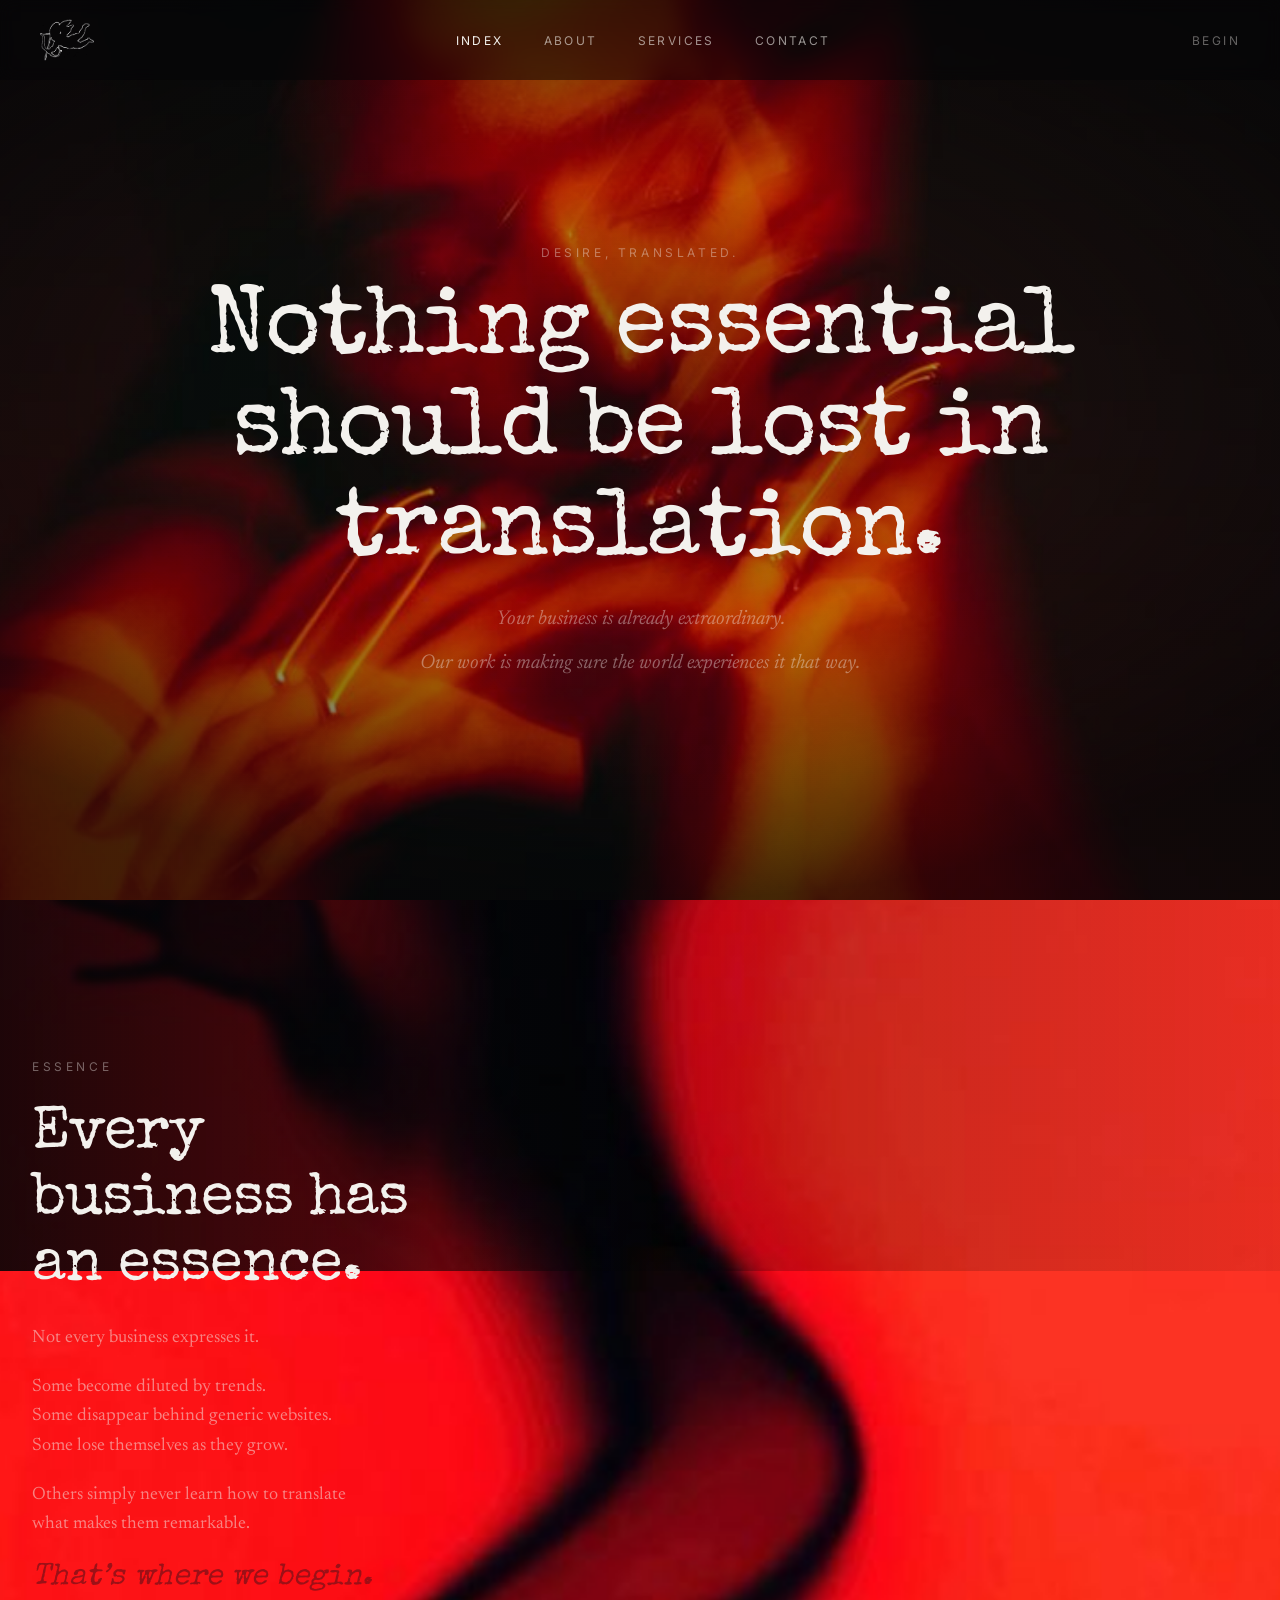
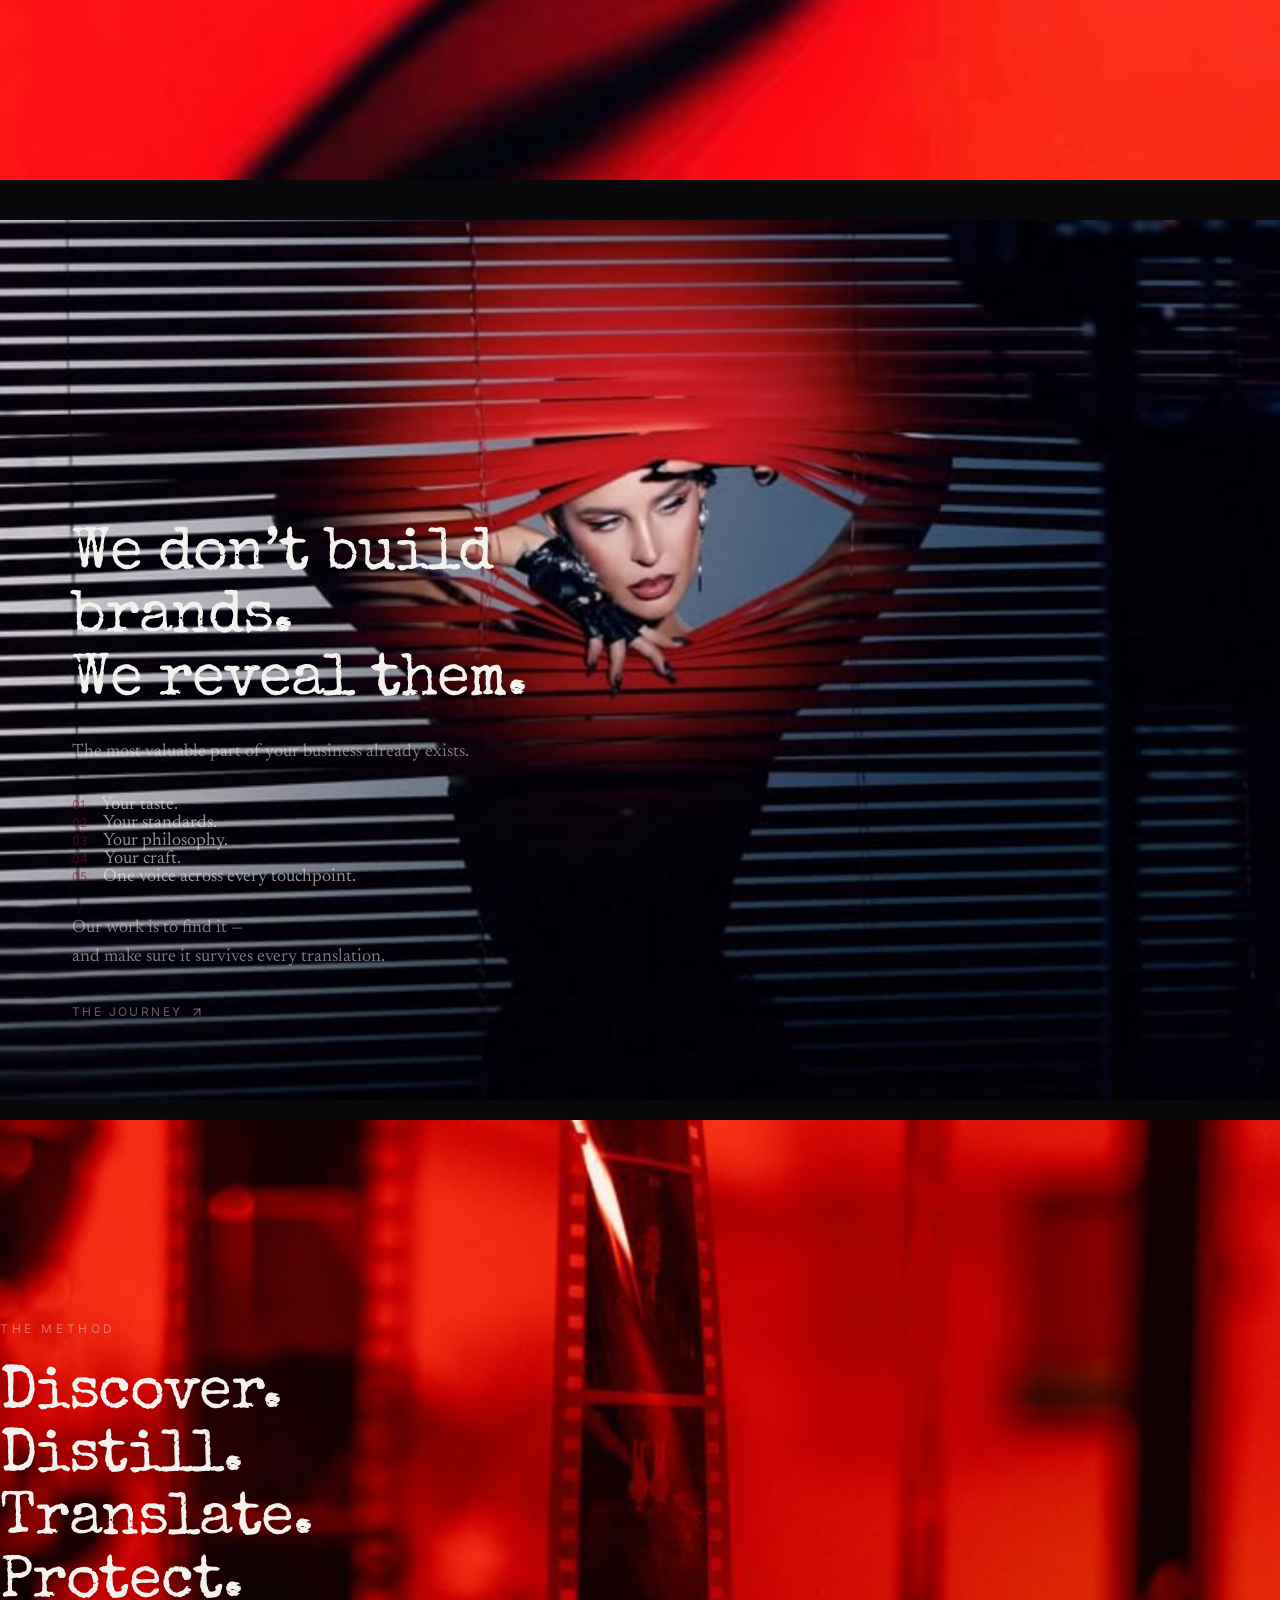
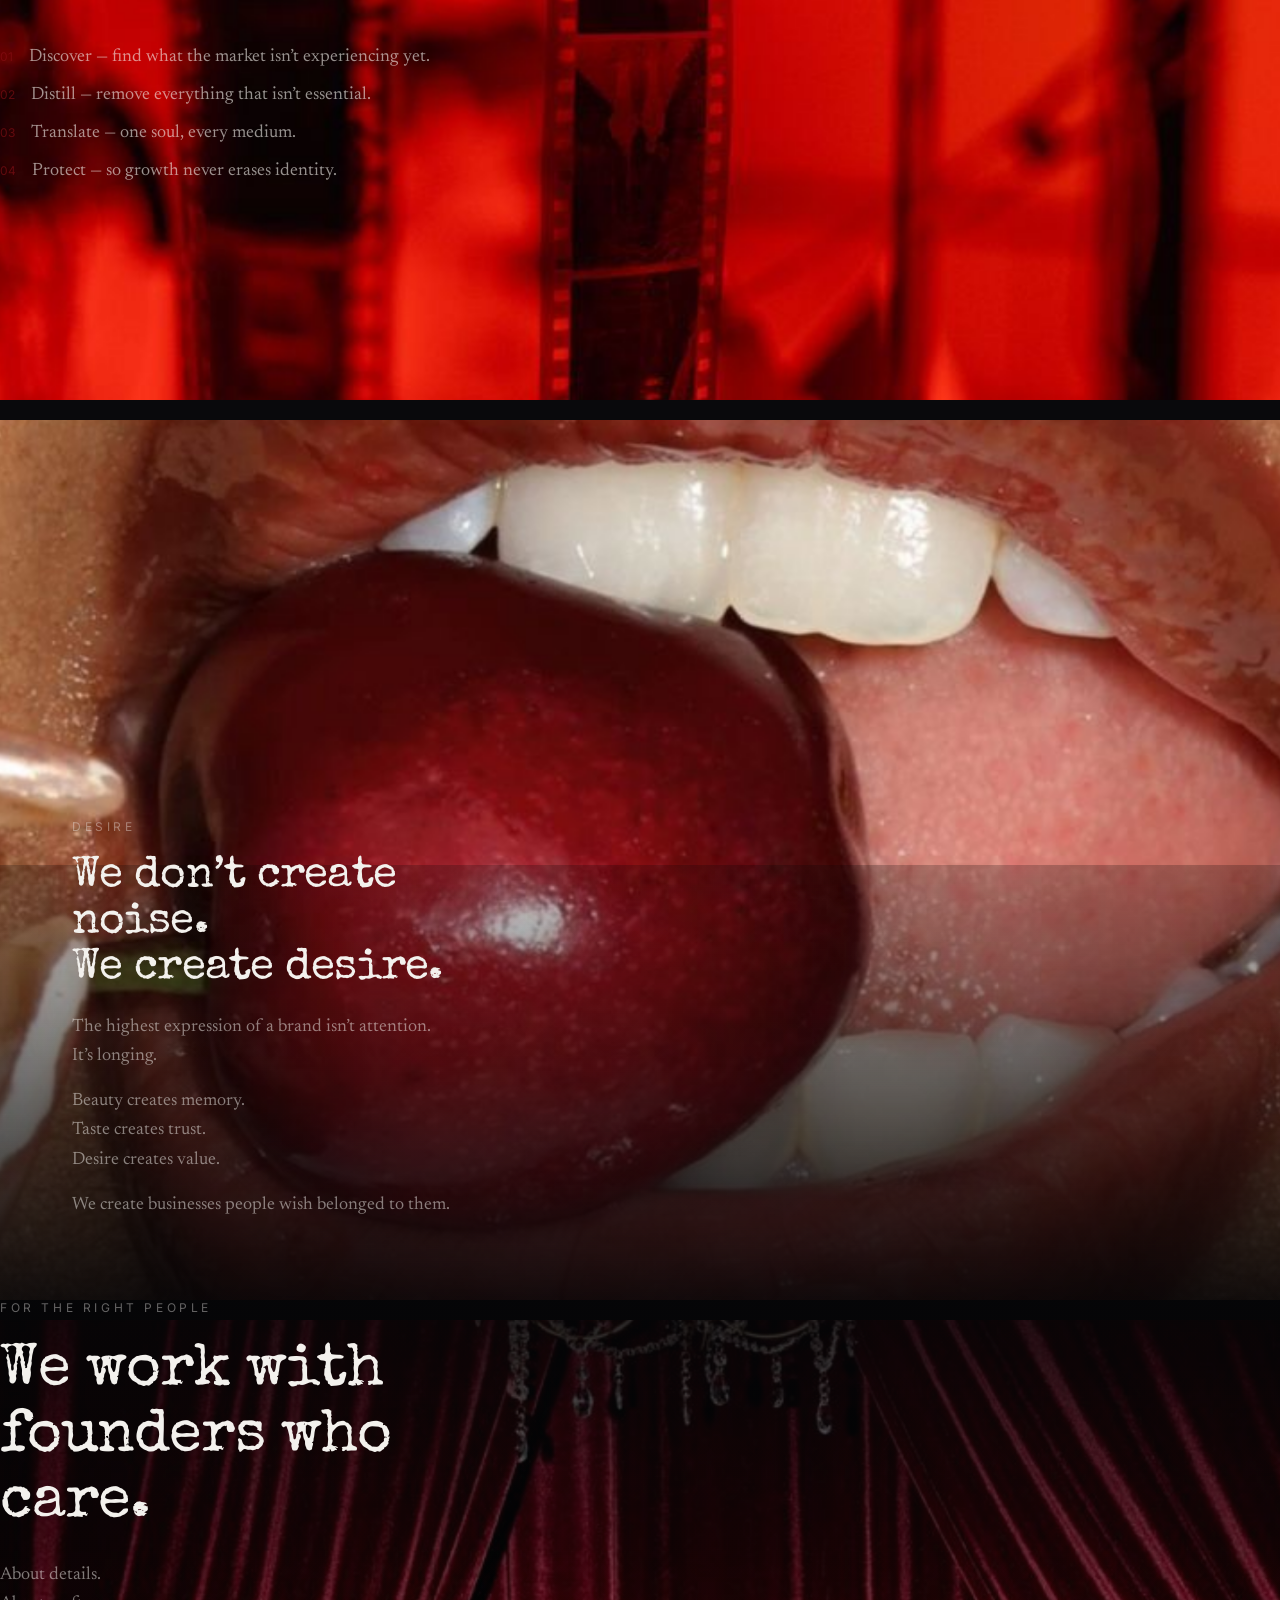
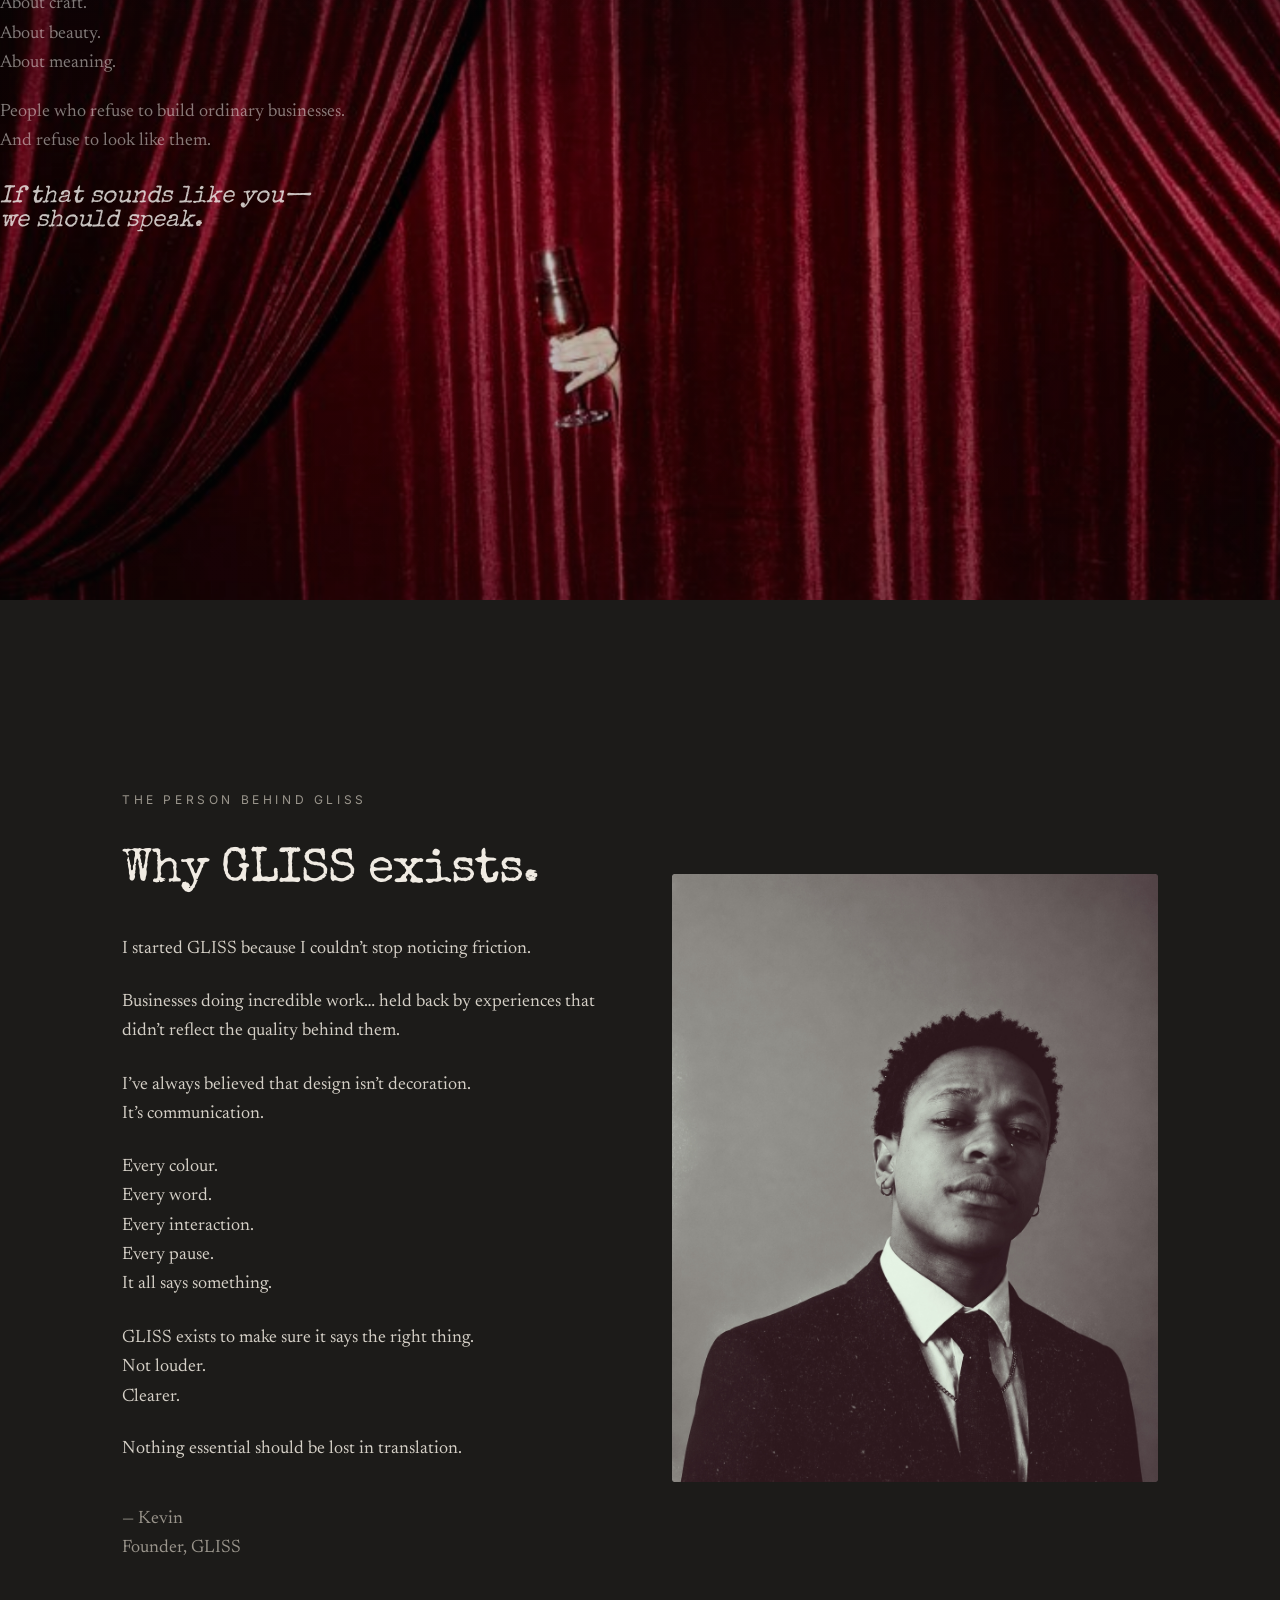
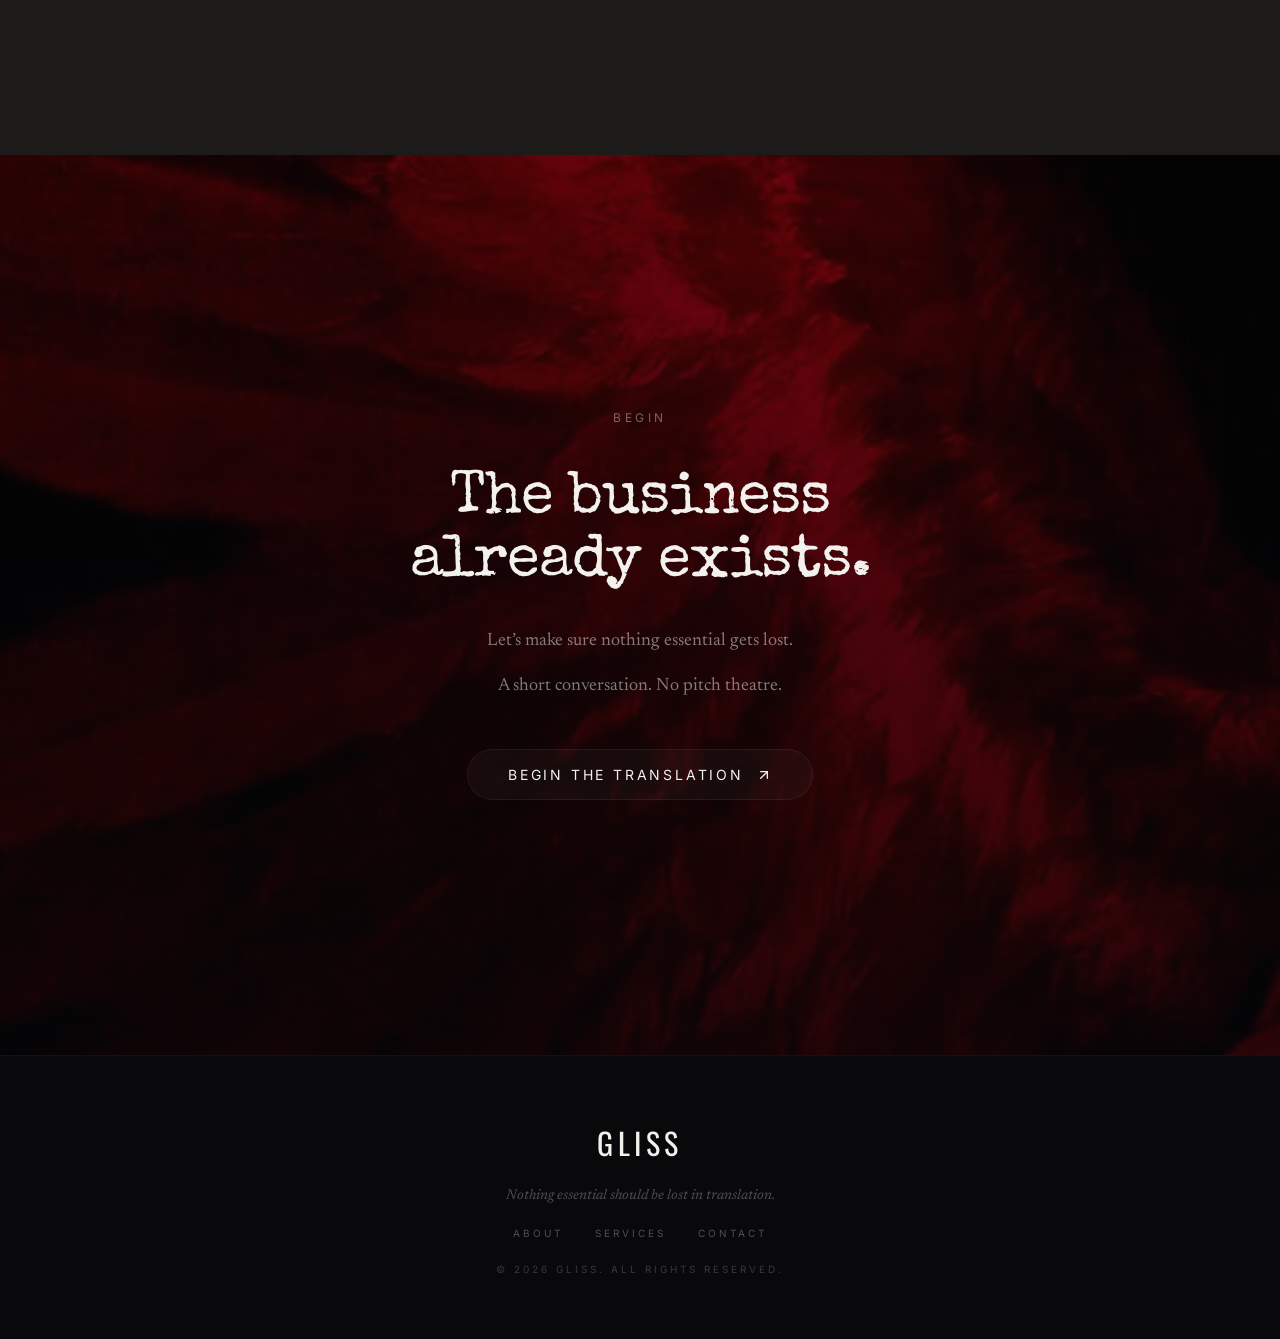
==== index.html @ 2dac7332 "Add files via upload" ====
<!doctype html>
<html lang="en">
<head>
<meta charset="UTF-8">
<link rel="icon" href="data:image/svg+xml,<svg xmlns='http://www.w3.org/2000/svg' viewBox='0 0 100 100'><text y='.9em' font-size='90' font-family='serif' font-weight='400' fill='%23f5f3ef'>G</text></svg>">
<meta name="viewport" content="width=device-width, initial-scale=1.0">
<meta name="description" content="GLISS — Desire, translated. Nothing essential should be lost in translation. We reveal and protect the essence of extraordinary businesses.">
<title>GLISS — Desire, translated.</title>
<link rel="stylesheet" href="style.css">
<link rel="stylesheet" href="gliss-animations.css">
</head>
<body>

<nav class="navbar" id="navbar">
  <div class="nav-inner">
    <a href="index.html" class="nav-logo" aria-label="GLISS"><img src="images/logo.png" alt="GLISS" width="140" height="42"></a>
    <div class="nav-links">
      <a href="index.html" class="nav-link active">Index</a>
      <a href="about.html" class="nav-link">About</a>
      <a href="services.html" class="nav-link">Services</a>
      <a href="contact.html" class="nav-link">Contact</a>
    </div>
    <div class="nav-actions">
      <a href="https://wa.me/27714636308?text=Hi%20GLISS%20%E2%80%94%20I%27d%20like%20to%20begin%20a%20conversation%20about%20translating%20my%20business." target="_blank" rel="noopener" class="nav-cta">Begin</a>
      <button class="nav-toggle" id="navToggle" aria-label="Menu">
        <svg width="20" height="20" viewBox="0 0 24 24" fill="none" stroke="currentColor" stroke-width="2" stroke-linecap="round"><line x1="3" y1="6" x2="21" y2="6"/><line x1="3" y1="12" x2="21" y2="12"/><line x1="3" y1="18" x2="21" y2="18"/></svg>
      </button>
    </div>
  </div>
</nav>

<div class="mobile-menu" id="mobileMenu">
  <button class="mobile-menu-close" id="mobileMenuClose" aria-label="Close">
    <svg width="22" height="22" viewBox="0 0 24 24" fill="none" stroke="currentColor" stroke-width="2" stroke-linecap="round"><line x1="18" y1="6" x2="6" y2="18"/><line x1="6" y1="6" x2="18" y2="18"/></svg>
  </button>
  <a href="index.html" class="mobile-menu-link">Index</a>
  <a href="about.html" class="mobile-menu-link">About</a>
  <a href="services.html" class="mobile-menu-link">Services</a>
  <a href="contact.html" class="mobile-menu-link">Contact</a>
  <a href="https://wa.me/27714636308?text=Hi%20GLISS%20%E2%80%94%20I%27d%20like%20to%20begin%20a%20conversation%20about%20translating%20my%20business." target="_blank" rel="noopener" class="mobile-menu-cta">Begin →</a>
</div>

<!-- HERO (kept) -->
<section class="hero">
  <div class="cinema hero-bg" data-parallax="true">
    <div class="cinema-inner">
      <img src="images/hero-home.jpg" alt="Monolithic stone columns with electric blue glow">
    </div>
  </div>
  <div class="hero-ov ov-home"></div>
  <div class="pfield"></div>
  <div class="hero-content compose-hero">
    <span class="elabel enter-up" style="margin-bottom:2.5rem;">Desire, translated.</span>
    <h1 class="h1 sz-s1 enter-up-lg" style="max-width:56rem;">Nothing essential should be lost in translation.</h1>
    <p class="hero-sub enter-fade">Your business is already extraordinary.</p>
    <p class="hero-sub enter-fade">Our work is making sure the world experiences it that way.</p>
  </div>
  <div class="scroll-hint">
    <span>Scroll</span>
    <div class="chev"><svg width="16" height="16" viewBox="0 0 24 24" fill="none" stroke="currentColor" stroke-width="2" stroke-linecap="round" stroke-linejoin="round"><path d="m6 9 6 6 6-6"/></svg></div>
  </div>
</section>

<!-- ESSENCE -->
<section class="home-sec">
  <div class="cinema hero-bg" data-parallax="true">
    <div class="cinema-inner">
      <img src="images/hero-interior.jpg" alt="Essence — form not fully expressed">
    </div>
  </div>
  <div class="hero-ov ov-essence"></div>
  <div class="home-ct type-zone type-essence">
    <div class="type-panel">
      <div class="reveal"><span class="elabel" style="margin-bottom:1.75rem;display:block;">Essence</span></div>
      <h2 class="h2 sz-s4 reveal" data-delay=".1">Every business has an essence.</h2>
      <p class="body-lg reveal" data-delay=".25" style="margin-top:1.5rem;">Not every business expresses it.</p>
      <p class="body-lg reveal" data-delay=".4" style="margin-top:1.25rem;">Some become diluted by trends.<br>Some disappear behind generic websites.<br>Some lose themselves as they grow.</p>
      <p class="body-lg reveal" data-delay=".55" style="margin-top:1.25rem;">Others simply never learn how to translate<br>what makes them remarkable.</p>
      <p class="friction reveal" data-delay=".7" style="margin-top:1.5rem;">That’s where we begin.</p>
    </div>
  </div>
</section>

<!-- REVELATION -->
<section class="home-sec">
  <div class="cinema hero-bg" data-parallax="true">
    <div class="cinema-inner">
      <img src="images/hero-systems.jpg" alt="Revelation — what was hidden, made visible">
    </div>
  </div>
  <div class="hero-ov ov-revelation"></div>
  <div class="home-ct type-zone type-revelation">
    <div class="type-panel">
      <div class="reveal"><span class="elabel" style="margin-bottom:1.5rem;display:block;">Revelation</span></div>
      <h2 class="h2 sz-s3 reveal" data-delay=".1">We don’t build brands.<br>We reveal them.</h2>
      <p class="body-lg reveal" data-delay=".25" style="margin-top:1.5rem;">The most valuable part of your business already exists.</p>
      <div class="space-y-4" style="margin-top:1.75rem;">
        <p class="outcome reveal" data-delay=".35"><span class="outcome-num">01</span>Your taste.</p>
        <p class="outcome reveal" data-delay=".42"><span class="outcome-num">02</span>Your standards.</p>
        <p class="outcome reveal" data-delay=".49"><span class="outcome-num">03</span>Your philosophy.</p>
        <p class="outcome reveal" data-delay=".56"><span class="outcome-num">04</span>Your craft.</p>
        <p class="outcome reveal" data-delay=".63"><span class="outcome-num">05</span>One voice across every touchpoint.</p>
      </div>
      <p class="body-lg reveal" data-delay=".75" style="margin-top:1.75rem;opacity:0.85;">Our work is to find it —<br>and make sure it survives every translation.</p>
      <div class="reveal" data-delay=".85" style="margin-top:2rem;">
        <a href="services.html" class="link-arrow">The Journey <svg width="14" height="14" viewBox="0 0 24 24" fill="none" stroke="currentColor" stroke-width="2" stroke-linecap="round" stroke-linejoin="round"><path d="M7 17 17 7"/><path d="M7 7h10v10"/></svg></a>
      </div>
    </div>
  </div>
</section>

<!-- METHOD -->
<section class="home-sec">
  <div class="cinema hero-bg" data-parallax="true">
    <div class="cinema-inner">
      <img src="images/hero-process.jpg" alt="The Method — sequence and frames">
    </div>
  </div>
  <div class="hero-ov ov-method"></div>
  <div class="home-ct type-zone type-method">
    <div class="type-panel">
      <div class="reveal"><span class="elabel" style="margin-bottom:1.75rem;display:block;">The Method</span></div>
      <h2 class="h2 sz-s3 reveal" data-delay=".1">Discover. Distill.<br>Translate. Protect.</h2>
      <div class="space-y-5" style="margin-top:2rem;">
        <p class="outcome reveal" data-delay=".2"><span class="outcome-num">01</span>Discover — find what the market isn’t experiencing yet.</p>
        <p class="outcome reveal" data-delay=".3"><span class="outcome-num">02</span>Distill — remove everything that isn’t essential.</p>
        <p class="outcome reveal" data-delay=".4"><span class="outcome-num">03</span>Translate — one soul, every medium.</p>
        <p class="outcome reveal" data-delay=".5"><span class="outcome-num">04</span>Protect — so growth never erases identity.</p>
      </div>
    </div>
  </div>
</section>

<!-- DESIRE -->
<section class="home-sec">
  <div class="cinema hero-bg" data-parallax="true">
    <div class="cinema-inner">
      <img src="images/hero-belonging.jpg" alt="Desire — longing made visible">
    </div>
  </div>
  <div class="hero-ov ov-desire"></div>
  <div class="home-ct type-zone type-desire">
    <div class="type-panel">
      <div class="reveal"><span class="elabel" style="margin-bottom:1.25rem;display:block;">Desire</span></div>
      <h2 class="h2 sz-s2 reveal" data-delay=".1">We don’t create noise.<br>We create desire.</h2>
      <p class="body-lg reveal" data-delay=".25" style="margin-top:1.25rem;">The highest expression of a brand isn’t attention.<br>It’s longing.</p>
      <p class="body-lg reveal" data-delay=".4" style="margin-top:1rem;">Beauty creates memory.<br>Taste creates trust.<br>Desire creates value.</p>
      <p class="body-lg reveal" data-delay=".55" style="margin-top:1rem;">We create businesses people wish belonged to them.</p>
    </div>
  </div>
</section>

<!-- FOR THE RIGHT PEOPLE -->
<section class="home-sec">
  <div class="cinema hero-bg" data-parallax="true">
    <div class="cinema-inner">
      <img src="images/hero-people.jpg" alt="For the right people — selective world">
    </div>
  </div>
  <div class="hero-ov ov-people"></div>
  <div class="home-ct type-zone type-people">
    <div class="type-panel">
      <div class="reveal"><span class="elabel" style="margin-bottom:1.5rem;display:block;">For the right people</span></div>
      <h2 class="h2 sz-s4 reveal" data-delay=".1">We work with founders who care.</h2>
      <p class="body-lg reveal" data-delay=".25" style="margin-top:1.5rem;">About details.<br>About craft.<br>About beauty.<br>About meaning.</p>
      <p class="body-lg reveal" data-delay=".4" style="margin-top:1.25rem;">People who refuse to build ordinary businesses.<br>And refuse to look like them.</p>
      <p class="welcome reveal" data-delay=".55" style="margin-top:1.75rem;">If that sounds like you—<br>we should speak.</p>
    </div>
  </div>
</section>

<!-- THE PERSON BEHIND GLISS -->
<section class="section section-lg founder-section" style="background:#1c1b19 !important; color:#e8e4dc !important;">
  <div class="founder-grid" style="max-width:1100px;margin:0 auto;padding:0 2rem;">
    <div class="reveal-x">
      <span class="elabel" style="margin-bottom:2.5rem;display:block;color:#9a958c !important;">The person behind GLISS</span>
      <h2 class="h2 sz-s5b mb-10" style="color:#f0ebe3 !important;">Why GLISS exists.</h2>
      <p class="founder-text no-animate" style="color:#d4cfc6 !important;">I started GLISS because I couldn’t stop noticing friction.</p>
      <p class="founder-text no-animate" style="color:#d4cfc6 !important;">Businesses doing incredible work… held back by experiences that didn’t reflect the quality behind them.</p>
      <p class="founder-text no-animate" style="color:#d4cfc6 !important;">I’ve always believed that design isn’t decoration.<br>It’s communication.</p>
      <p class="founder-text no-animate" style="color:#d4cfc6 !important;">Every colour.<br>Every word.<br>Every interaction.<br>Every pause.<br>It all says something.</p>
      <p class="founder-text no-animate" style="color:#d4cfc6 !important;">GLISS exists to make sure it says the right thing.<br>Not louder.<br>Clearer.</p>
      <p class="founder-text no-animate" style="color:#d4cfc6 !important;">Nothing essential should be lost in translation.</p>
      <p class="founder-text no-animate" style="color:#9a958c !important;margin-top:2.5rem;">— Kevin<br>Founder, GLISS</p>
    </div>
    <div class="founder-img reveal-xr" data-delay=".15">
      <div style="width:100%;height:100%;overflow:hidden;border-radius:2px;">
        <img src="images/founder.jpg" alt="Kevin, founder of GLISS" style="width:100%;height:100%;object-fit:cover;">
      </div>
    </div>
  </div>
</section>

<!-- BEGIN -->
<section class="home-sec center">
  <div class="cinema hero-bg">
    <div class="cinema-inner">
      <img src="images/hero-contact.jpg" alt="Ocean at dusk">
    </div>
  </div>
  <div class="hero-ov ov-contact-h"></div>
  <div class="home-ct w-2xl center">
    <div class="reveal"><span class="elabel" style="margin-bottom:2.75rem;display:block;">Begin</span></div>
    <h2 class="h2 sz-s3 reveal" data-delay=".1">The business already exists.</h2>
    <p class="body-lg reveal" data-delay=".25" style="margin-top:2rem;max-width:26rem;margin-left:auto;margin-right:auto;opacity:0.9;">Let’s make sure nothing essential gets lost.</p>
    <p class="body-lg reveal" data-delay=".35" style="margin-top:1rem;opacity:0.75;">A short conversation. No pitch theatre.</p>
    <div class="reveal" data-delay=".5" style="margin-top:3rem;">
      <a href="https://wa.me/27714636308?text=Hi%20GLISS%20%E2%80%94%20I%27d%20like%20to%20begin%20a%20conversation%20about%20translating%20my%20business." target="_blank" rel="noopener" class="cta-btn">Begin the Translation <svg width="16" height="16" viewBox="0 0 24 24" fill="none" stroke="currentColor" stroke-width="2" stroke-linecap="round" stroke-linejoin="round"><path d="M7 17 17 7"/><path d="M7 7h10v10"/></svg></a>
    </div>
  </div>
</section>

<footer class="footer">
  <div class="footer-inner">
    <a href="index.html" class="footer-logo">GLISS</a>
    <p class="footer-tag">Nothing essential should be lost in translation.</p>
    <div class="footer-links">
      <a href="about.html" class="footer-link">About</a>
      <a href="services.html" class="footer-link">Services</a>
      <a href="contact.html" class="footer-link">Contact</a>
    </div>
    <p class="footer-copy">© <span id="year"></span> GLISS. All rights reserved.</p>
  </div>
</footer>

<script src="main.js"></script>
<script src="gliss-animations.js"></script>
</body>
</html>
---- style.css ----
@import url('https://fonts.googleapis.com/css2?family=Special+Elite&family=Newsreader:ital,opsz,wght@0,6..72,200;0,6..72,300;0,6..72,400;0,6..72,500;1,6..72,300;1,6..72,400&family=Oswald:wght@300;400;500;600&family=Inter:wght@300;400;500;600&display=swap');

:root {
  --bg: hsl(250, 15%, 4%);
  --fg: hsl(40, 20%, 94%);
  --fg-10: hsla(40, 20%, 94%, 0.1);
  --fg-20: hsla(40, 20%, 94%, 0.2);
  --fg-30: hsla(40, 20%, 94%, 0.3);
  --fg-40: hsla(40, 20%, 94%, 0.4);
  --fg-50: hsla(40, 20%, 94%, 0.5);
  --fg-60: hsla(40, 20%, 94%, 0.6);
  --fg-70: hsla(40, 20%, 94%, 0.7);
  --fg-80: hsla(40, 20%, 94%, 0.8);
  --violet: hsl(255, 90%, 65%);
  --tq: #8B1018;
  --tq-40: rgba(139, 16, 24, 0.4);
  --tq-50: rgba(139, 16, 24, 0.5);
  --tq-60: rgba(139, 16, 24, 0.6);
  --tq-70: rgba(139, 16, 24, 0.7);
  --tq-80: rgba(139, 16, 24, 0.85);
  --dark: #050507;
  --ease: cubic-bezier(0.22, 1, 0.36, 1);
  --ff-h: 'Special Elite', Courier, monospace;
  --ff-b: 'Newsreader', serif;
  --ff-id: 'Oswald', sans-serif;
  --ff-l: 'Inter', sans-serif;
  --ff-r: 'Newsreader', serif;
}

* { margin: 0; padding: 0; box-sizing: border-box; }
html { scroll-behavior: smooth; }
body { background: var(--bg); color: var(--fg); font-family: var(--ff-b); -webkit-font-smoothing: antialiased; min-height: 100vh; overflow-x: hidden; }
a { color: inherit; text-decoration: none; }
img { display: block; max-width: 100%; }
button { font-family: inherit; }

/* ===== GLASS ===== */
.glass { background: rgba(255,255,255,0.03); backdrop-filter: blur(20px); -webkit-backdrop-filter: blur(20px); border: 1px solid rgba(255,255,255,0.06); }

/* ===== NAVBAR ===== */
.navbar { position: fixed; top: 0; left: 0; right: 0; z-index: 300; background: rgba(5,5,7,0.5); backdrop-filter: blur(8px); -webkit-backdrop-filter: blur(8px); transition: background .7s, border-color .7s; animation: navIn .8s var(--ease) both; }
.navbar.scrolled { background: rgba(5,5,7,0.7); backdrop-filter: blur(24px); -webkit-backdrop-filter: blur(24px); border-bottom: 1px solid rgba(255,255,255,0.04); }
@keyframes navIn { from { transform: translateY(-20px); opacity: 0; } to { transform: translateY(0); opacity: 1; } }
.nav-inner { max-width: 80rem; margin: 0 auto; padding: 0 1.5rem; height: 5rem; display: flex; align-items: center; justify-content: space-between; pointer-events: auto; }
@media(min-width:1024px) { .nav-inner { padding: 0 2.5rem; } }
.nav-logo { display: flex; align-items: center; }
.nav-logo img { height: 36px; width: auto; display: block; }
@media(min-width:768px){ .nav-logo img { height: 42px; } }
.nav-logo-text {
 font-family: var(--ff-id); font-size: 1.5rem; font-weight: 500; letter-spacing: .15em; color: var(--fg); }
.nav-links { display: none; list-style: none; align-items: center; gap: 2.5rem; }
@media(min-width:768px) { .nav-links { display: flex; } }
.nav-link { font-family: var(--ff-l); font-size: .75rem; text-transform: uppercase; letter-spacing: .2em; color: var(--fg-60); transition: color .3s; cursor: pointer; }
.nav-link:hover { color: var(--fg-70); }
.nav-link.active { color: var(--fg); }
.nav-actions { display: flex; align-items: center; gap: 1.5rem; }
.nav-cta { display: none; font-family: var(--ff-l); font-size: .75rem; text-transform: uppercase; letter-spacing: .2em; color: var(--fg-40); transition: color .3s; }
.nav-cta:hover { color: var(--fg); }
@media(min-width:768px) { .nav-cta { display: inline; } }
.nav-toggle { display: flex; background: none; border: none; color: var(--fg); cursor: pointer; padding: 8px; pointer-events: auto; position: relative; z-index: 310; align-items: center; justify-content: center; -webkit-tap-highlight-color: transparent; }
@media(min-width:768px) { .nav-toggle { display: none; } }

/* ===== MOBILE MENU ===== */
.mobile-menu { position: fixed; inset: 0; z-index: 200; background: var(--dark); display: flex; flex-direction: column; align-items: center; justify-content: center; gap: 2rem; opacity: 0; visibility: hidden; pointer-events: none; transition: opacity .4s, visibility .4s; }
.mobile-menu.open { opacity: 1; visibility: visible; pointer-events: auto; }
.mobile-menu-close { position: absolute; top: 1.5rem; right: 1.5rem; background: none; border: none; color: var(--fg); cursor: pointer; padding: 8px; pointer-events: auto; display: flex; align-items: center; justify-content: center; }
.mobile-menu-link { font-family: var(--ff-h); font-size: 2.5rem; font-weight: 400; color: var(--fg-80); transition: color .3s; opacity: 0; transform: translateY(20px); }
.mobile-menu.open .mobile-menu-link { opacity: 1; transform: none; transition: opacity .4s, transform .4s, color .3s; }
.mobile-menu.open .mobile-menu-link:nth-child(2) { transition-delay: .08s; }
.mobile-menu.open .mobile-menu-link:nth-child(3) { transition-delay: .16s; }
.mobile-menu.open .mobile-menu-link:nth-child(4) { transition-delay: .24s; }
.mobile-menu.open .mobile-menu-link:nth-child(5) { transition-delay: .32s; }
.mobile-menu.open .mobile-menu-link:nth-child(6) { transition-delay: .40s; }
.mobile-menu-link:hover { color: var(--fg); }
.mobile-menu-cta { margin-top: 1rem; font-family: var(--ff-l); font-size: .875rem; text-transform: uppercase; letter-spacing: .2em; color: var(--tq); opacity: 0; transform: translateY(20px); }
.mobile-menu.open .mobile-menu-cta { opacity: 1; transform: none; transition: opacity .4s .48s, transform .4s .48s, color .3s; }

/* ===== FOOTER ===== */
.footer { position: relative; padding: 4rem 0; border-top: 1px solid rgba(255,255,255,0.04); }
.footer-inner { display: flex; flex-direction: column; align-items: center; gap: 1.5rem; text-align: center; padding: 0 1.5rem; }
.footer-logo { font-family: var(--ff-id); font-size: 1.875rem; letter-spacing: .15em; color: var(--fg); }
.footer-tag { font-family: var(--ff-r); font-size: .875rem; font-style: italic; color: var(--fg-30); }
.footer-links { display: flex; gap: 2rem; }
.footer-link { font-family: var(--ff-l); font-size: 10px; text-transform: uppercase; letter-spacing: .3em; color: var(--fg-30); transition: color .3s; }
.footer-link:hover { color: var(--fg-60); }
.footer-copy { font-family: var(--ff-l); font-size: 10px; text-transform: uppercase; letter-spacing: .3em; color: var(--fg-20); }


/* ===== EDITORIAL LABEL ===== */
.elabel { display: inline-block; font-family: var(--ff-l); font-size: .75rem; text-transform: uppercase; letter-spacing: .3em; color: var(--fg-40); }

/* ===== CINEMATIC IMAGE ===== */
.cinema { position: relative; }
.cinema-inner { position: relative; overflow: hidden; width: 100%; height: 100%; }
.cinema img { position: absolute; top: -5%; left: 0; width: 100%; height: 110%; object-fit: cover; opacity: 0; animation: imgIn 1.5s var(--ease) forwards; will-change: transform; }
@keyframes imgIn { to { opacity: 1; } }

/* ===== SCROLL HINT ===== */
.scroll-hint { position: absolute; bottom: 2rem; left: 50%; transform: translateX(-50%); display: flex; flex-direction: column; align-items: center; gap: .5rem; opacity: 0; animation: fadeIn 1s 2s forwards; }
.scroll-hint span { font-family: var(--ff-l); font-size: 10px; text-transform: uppercase; letter-spacing: .4em; color: var(--fg-30); }
.scroll-hint .chev { color: var(--fg-30); animation: bounce 2s ease-in-out infinite; }
@keyframes bounce { 0%,100% { transform: translateY(0); } 50% { transform: translateY(8px); } }
@keyframes fadeIn { to { opacity: 1; } }

/* ===== PARTICLES ===== */
.pfield { position: absolute; inset: 0; overflow: hidden; pointer-events: none; }
.particle { position: absolute; width: 4px; height: 4px; border-radius: 50%; background: var(--fg-10); animation: float 7s ease-in-out infinite; }
@keyframes float { 0%,100% { transform: translateY(0); opacity: 0; } 50% { transform: translateY(-30px); opacity: .4; } }

/* ===== HERO ===== */
.hero { position: relative; height: 100vh; width: 100%; overflow: hidden; }
.hero-70 { height: 70vh; }
.hero-60 { height: 60vh; }
.hero-50 { height: 50vh; }
.hero-bg { position: absolute; inset: 0; z-index: 0; }
.hero-ov { position: absolute; inset: 0; z-index: 1; }
.hero-content { position: relative; z-index: 2; height: 100%; display: flex; flex-direction: column; align-items: center; justify-content: center; padding: 0 1.5rem; text-align: center; }

/* ===== OVERLAYS — tuned to image focal points ===== */
.ov-home { background: radial-gradient(ellipse 70% 55% at 50% 45%, rgba(5,5,7,.55), rgba(5,5,7,.25) 45%, rgba(5,5,7,.75) 100%); }
.ov-idea { background: rgba(5,5,7,.7); }
.ov-systems { background: linear-gradient(to right, rgba(5,5,7,.9), rgba(5,5,7,.5), rgba(5,5,7,.2)); }
/* Essence: open red field left, body right — darken left only */
.ov-essence { background: linear-gradient(90deg, rgba(5,5,7,.9) 0%, rgba(5,5,7,.72) 28%, rgba(5,5,7,.25) 52%, rgba(5,5,7,.08) 100%); }
/* Revelation: protect face in opening — type lives in lower band */
.ov-revelation { background: linear-gradient(180deg, rgba(5,5,7,.2) 0%, rgba(5,5,7,.08) 32%, rgba(5,5,7,.55) 58%, rgba(5,5,7,.92) 100%); }
/* Method: film strip centre-right — type column on left */
.ov-method { background: linear-gradient(90deg, rgba(5,5,7,.94) 0%, rgba(5,5,7,.78) 34%, rgba(5,5,7,.2) 62%, rgba(5,5,7,.1) 100%); }
/* Desire: mouth/cherry own the centre — only bottom band for type */
.ov-desire { background: linear-gradient(180deg, rgba(5,5,7,.12) 0%, rgba(5,5,7,.05) 40%, rgba(5,5,7,.45) 68%, rgba(5,5,7,.93) 100%); }
/* People: hand/glass lower — type in upper field */
.ov-people { background: linear-gradient(180deg, rgba(5,5,7,.88) 0%, rgba(5,5,7,.55) 28%, rgba(5,5,7,.18) 55%, rgba(5,5,7,.4) 100%); }
.ov-collective-h { background: rgba(5,5,7,.5); }
.ov-belonging-h { background: linear-gradient(to bottom, rgba(5,5,7,.4), rgba(5,5,7,.3), rgba(5,5,7,.7)); }
.ov-contact-h { background: linear-gradient(to bottom, rgba(5,5,7,.5), rgba(5,5,7,.8)); }
.ov-about { background: rgba(5,5,7,.7); }
.ov-services { background: rgba(5,5,7,.7); }
.ov-collective { background: rgba(5,5,7,.5); }
.ov-belonging { background: linear-gradient(to bottom, rgba(5,5,7,.5), rgba(5,5,7,.8)); }
.ov-contact { background: rgba(5,5,7,.6); }

/* ===== HEADINGS ===== */
.h1, .h2, .h3 { font-family: var(--ff-h); font-weight: 400; letter-spacing: -.02em; color: var(--fg); animation: eUpLg 1.2s var(--ease) both; }
.home-ct .h2 { animation-delay: .2s; }
.home-ct .body-lg { opacity: 0; animation: eUp 1s var(--ease) both; animation-delay: .4s; }
.home-ct .elabel { opacity: 0; animation: eUp 1s var(--ease) both; animation-delay: 0s; }

/* Size variants */
.sz-s1 { font-size: 3rem; line-height: 1.05; }
.sz-s2 { font-size: 2.25rem; line-height: 1.05; }
.sz-s3 { font-size: 2.25rem; line-height: 1.05; }
.sz-s4 { font-size: 1.875rem; line-height: 1.1; }
.sz-s5 { font-size: 1.875rem; line-height: 1.15; }
.sz-s5b { font-size: 1.875rem; line-height: 1.2; }
.sz-s6 { font-size: 1.875rem; line-height: 1.2; }
@media(min-width:640px) {
  .sz-s1 { font-size: 4.5rem; }
  .sz-s2 { font-size: 3.75rem; }
  .sz-s3 { font-size: 3.75rem; }
  .sz-s4 { font-size: 3rem; }
  .sz-s5 { font-size: 3rem; }
  .sz-s5b { font-size: 3rem; line-height: 1; }
  .sz-s6 { font-size: 2.25rem; }
}
@media(min-width:1024px) {
  .sz-s1 { font-size: 6rem; }
  .sz-s2 { font-size: 4.5rem; }
  .sz-s4 { font-size: 3.75rem; }
}

/* ===== BODY TEXT ===== */
.body-lg { font-family: var(--ff-r); font-size: 1.125rem; color: var(--fg-50); line-height: 1.625; }
.body-xl { font-family: var(--ff-r); font-size: 1.25rem; color: var(--fg-50); line-height: 1.625; }

/* ===== HOME SECTIONS ===== */
.home-sec { position: relative; min-height: 100vh; overflow: hidden; }
.home-sec.center { justify-content: center; }
.home-ct { position: absolute; z-index: 2; inset: 0; margin: 0 auto; padding: 8rem 1.5rem; width: 100%; display: flex; flex-direction: column; align-items: center; justify-content: center; text-align: left; }
.home-ct.center { text-align: center; align-items: center; }
.home-ct.w-2xl { max-width: 42rem; }
.home-ct.w-3xl { max-width: 48rem; }
@media(min-width:1024px) { .home-ct.w-2xl { padding-left: 2.5rem; padding-right: 2.5rem; } }

/* =========================================================
   EDITORIAL TYPE ZONES — type supports the image subject
   ========================================================= */
.home-ct.type-zone {
  display: flex;
  width: 100%;
  max-width: none;
  margin: 0;
  padding: 0;
  inset: 0;
  text-align: left;
  align-items: stretch;
}

.type-panel {
  display: flex;
  flex-direction: column;
  max-width: 100%;
}

/* --- ESSENCE: left column in open red; body owns the right --- */
.type-essence {
  justify-content: flex-end;
  align-items: flex-start;
  padding: 6rem 1.25rem 4rem;
}
.type-essence .type-panel {
  width: min(100%, 22rem);
  padding: 1.75rem 1.35rem;
  background: linear-gradient(135deg, rgba(5,5,7,.55), rgba(5,5,7,.25));
  border-left: 1px solid rgba(255,255,255,.06);
}
@media(min-width:768px) {
  .type-essence {
    padding: 7rem 0 5rem 3rem;
    justify-content: center;
  }
  .type-essence .type-panel {
    width: min(100%, 26rem);
    padding: 2.25rem 2rem;
    background: transparent;
    border-left: none;
  }
}
@media(min-width:1100px) {
  .type-essence { padding-left: 5rem; }
  .type-essence .type-panel { width: 28rem; }
}

/* --- REVELATION: full lower band under the face opening --- */
.type-revelation {
  justify-content: flex-end;
  align-items: stretch;
  padding: 0;
}
.type-revelation .type-panel {
  width: 100%;
  max-width: none;
  padding: 2.5rem 1.35rem 3.5rem;
  background: linear-gradient(180deg, transparent, rgba(5,5,7,.35) 20%, rgba(5,5,7,.15));
}
@media(min-width:768px) {
  .type-revelation .type-panel {
    padding: 3rem 3rem 4.5rem;
    max-width: 40rem;
  }
}
@media(min-width:1024px) {
  .type-revelation .type-panel {
    padding: 3.5rem 4.5rem 5rem;
    max-width: 44rem;
  }
}

/* --- METHOD: tight left rail — film strip keeps the stage --- */
.type-method {
  justify-content: center;
  align-items: flex-start;
  padding: 6rem 1.25rem;
}
.type-method .type-panel {
  width: min(100%, 22rem);
}
@media(min-width:768px) {
  .type-method {
    padding: 0 0 0 3rem;
    justify-content: center;
  }
  .type-method .type-panel { width: 26rem; }
}
@media(min-width:1100px) {
  .type-method { padding-left: 5rem; }
  .type-method .type-panel { width: 28rem; }
}

/* --- DESIRE: bottom strip only — cherry/mouth own 70% of frame --- */
.type-desire {
  justify-content: flex-end;
  align-items: flex-start;
  padding: 0;
}
.type-desire .type-panel {
  width: 100%;
  max-width: 36rem;
  padding: 2rem 1.35rem 3rem;
}
@media(min-width:768px) {
  .type-desire .type-panel {
    padding: 2.5rem 3rem 4rem;
    max-width: 34rem;
  }
}
@media(min-width:1024px) {
  .type-desire .type-panel {
    padding: 2.75rem 4.5rem 5rem;
    max-width: 38rem;
  }
  .type-desire .h2 { font-size: 2.75rem; }
}

/* --- PEOPLE: upper-left plate; curtain + hand keep the lower half --- */
.type-people {
  justify-content: flex-start;
  align-items: flex-start;
  padding: 6.5rem 1.25rem 4rem;
}
.type-people .type-panel {
  width: min(100%, 24rem);
}
@media(min-width:768px) {
  .type-people {
    padding: 8rem 0 4rem 3rem;
  }
  .type-people .type-panel { width: 28rem; }
}
@media(min-width:1100px) {
  .type-people { padding: 9rem 0 4rem 5rem; }
  .type-people .type-panel { width: 30rem; }
}

/* Mobile: readable panels, still not centre-fighting subjects */
@media(max-width:640px) {
  .type-essence .type-panel,
  .type-method .type-panel,
  .type-people .type-panel {
    width: 100%;
  }
  .type-essence { padding: 5.5rem 1rem 3.5rem; }
  .type-method { padding: 5.5rem 1rem; }
  .type-people { padding: 5.5rem 1rem 3rem; }
  .type-desire .type-panel,
  .type-revelation .type-panel {
    padding-left: 1.15rem;
    padding-right: 1.15rem;
  }
}

/* ===== CONTENT CONTAINERS ===== */
.section { padding: 8rem 1.5rem; position: relative; }
.section-lg { padding: 8rem 1.5rem; }
@media(min-width:1024px) { .section-lg { padding: 12rem 1.5rem; } }
.container { max-width: 48rem; margin: 0 auto; }
.container-2xl { max-width: 42rem; margin: 0 auto; }
.text-center { text-align: center; }
.border-top { border-top: 1px solid rgba(255,255,255,0.04); }

/* ===== SPACING ===== */
.mb-6 { margin-bottom: 1.5rem; }
.mb-8 { margin-bottom: 2rem; }
.mb-10 { margin-bottom: 2.5rem; }
.mb-16 { margin-bottom: 4rem; }
.mt-4 { margin-top: 1rem; }
.pt-4 { padding-top: 1rem; }
.pt-8 { padding-top: 2rem; }
.gap-4 { gap: 1rem; }
.gap-6 { gap: 1.5rem; }
.gap-8 { gap: 2rem; }
.gap-16 { gap: 4rem; }
.flex { display: flex; }
.flex-col { flex-direction: column; }
.inline-flex { display: inline-flex; }
.items-center { align-items: center; }
.items-baseline { align-items: baseline; }
.justify-center { justify-content: center; }
.w-full { width: 100%; }
.max-w-md { max-width: 28rem; }
.max-w-xl { max-width: 36rem; }
.space-y-5 > * + * { margin-top: 1.25rem; }
.space-y-6 > * + * { margin-top: 1.5rem; }
.space-y-8 > * + * { margin-top: 2rem; }
.space-y-12 > * + * { margin-top: 3rem; }
.space-y-16 > * + * { margin-top: 4rem; }

/* ===== CTA BUTTON ===== */
.cta-btn { display: inline-flex; align-items: center; gap: .75rem; padding: 1rem 2.5rem; background: rgba(255,255,255,0.03); backdrop-filter: blur(20px); -webkit-backdrop-filter: blur(20px); border: 1px solid rgba(255,255,255,0.06); border-radius: 9999px; font-family: var(--ff-l); font-size: .875rem; text-transform: uppercase; letter-spacing: .2em; color: var(--fg); cursor: pointer; transition: background .15s; }
.cta-btn:hover { background: hsla(40,20%,94%,.05); }
.cta-btn svg { transition: transform .15s; }
.cta-btn:hover svg { transform: translate(2px,-2px); }

/* ===== LINK ARROW ===== */
.link-arrow { display: inline-flex; align-items: center; gap: .5rem; font-family: var(--ff-l); font-size: .75rem; text-transform: uppercase; letter-spacing: .2em; color: var(--fg-40); transition: color .3s; }
.link-arrow:hover { color: var(--fg); }
.link-arrow.tq { color: var(--tq); }
.link-arrow.tq:hover { color: var(--tq-70); }
.link-arrow svg { transition: transform .15s; }
.link-arrow:hover svg { transform: translate(2px,-2px); }

/* ===== REVEAL ===== */
.reveal { opacity: 1; transform: none; transition: opacity 1s var(--ease), transform 1s var(--ease); }
.reveal.in { opacity: 1; transform: none; }
.reveal-x { opacity: 1; transform: none; transition: opacity 1s var(--ease), transform 1s var(--ease); }
.reveal-x.in { opacity: 1; transform: none; }
.reveal-xr { opacity: 1; transform: none; transition: opacity 1s var(--ease), transform 1s var(--ease); }
.reveal-xr.in { opacity: 1; transform: none; }

/* ===== ENTRANCE (on load) ===== */
.enter-up { opacity: 0; animation: eUp 1s var(--ease) both; }
.enter-up-lg { opacity: 0; animation: eUpLg 1.2s var(--ease) both; }
.enter-fade { opacity: 0; animation: eFade 1.5s ease both; }
@keyframes eUp { from { opacity: 0; transform: translateY(20px); } to { opacity: 1; transform: none; } }
@keyframes eUpLg { from { opacity: 0; transform: translateY(30px); } to { opacity: 1; transform: none; } }
@keyframes eFade { to { opacity: 1; } }

/* ===== ABOUT ===== */
.manifesto-emph { font-family: var(--ff-h); font-size: 1.5rem; font-weight: 400; line-height: 1.3; color: var(--fg); letter-spacing: -.01em; }
@media(min-width:640px) { .manifesto-emph { font-size: 1.875rem; } }
.manifesto-text { font-family: var(--ff-r); font-size: 1.25rem; color: var(--fg-50); line-height: 1.625; }
.founder-grid { max-width: 64rem; margin: 0 auto; display: grid; gap: 4rem; }
@media(min-width:1024px) { .founder-grid { grid-template-columns: 1fr 1fr; align-items: center; } }
.founder-img { aspect-ratio: 4/5; overflow: hidden; border-radius: 2px; }
          
/* ===== SERVICES ===== */
.services-list { max-width: 64rem; margin: 0 auto; padding: 0 1.5rem; }
.service-item { padding: 3rem 0; border-bottom: 1px solid rgba(255,255,255,0.04); transition: background-color .5s; }
.service-item:hover { background: rgba(255,255,255,0.01); }
.service-grid { display: grid; gap: 1.5rem; align-items: start; }
@media(min-width:1024px) {
  .service-grid { grid-template-columns: repeat(12,1fr); }
  .svc-num { grid-column: span 1; }
  .svc-title { grid-column: span 4; }
  .svc-desc { grid-column: 7 / span 6; }
}
.svc-num-span { font-family: var(--ff-l); font-size: .75rem; color: var(--tq-40); }
.svc-h { font-family: var(--ff-h); font-size: 1.5rem; font-weight: 400; color: var(--fg); margin-bottom: .5rem; }
@media(min-width:640px) { .svc-h { font-size: 1.875rem; } }
.svc-pp { font-family: var(--ff-r); font-size: 1rem; font-style: italic; color: var(--tq-60); }
.svc-ds { font-family: var(--ff-r); font-size: 1.125rem; color: var(--fg-40); line-height: 1.625; }

/* ===== COLLECTIVE ===== */
.roles-grid { display: grid; grid-template-columns: repeat(2,1fr); gap: 2rem 1rem; }
@media(min-width:1024px) { .roles-grid { grid-template-columns: repeat(4,1fr); } }
.role { font-family: var(--ff-l); font-size: .875rem; text-transform: uppercase; letter-spacing: .2em; color: var(--fg-40); transition: color .15s; cursor: default; }
.role:hover { color: var(--fg-70); }

/* ===== BELONGING ===== */
.belong-cta-l1 { font-family: var(--ff-h); font-size: 1.875rem; font-weight: 400; font-style: italic; color: var(--fg); line-height: 1.2; letter-spacing: -.01em; }
@media(min-width:640px) { .belong-cta-l1 { font-size: 2.25rem; } }
.belong-cta-l2 { font-family: var(--ff-h); font-size: 1.875rem; font-weight: 400; color: var(--tq); line-height: 1.2; letter-spacing: -.01em; margin-top: 1rem; }
@media(min-width:640px) { .belong-cta-l2 { font-size: 2.25rem; } }

/* ===== CONTACT ===== */
.contact-grid { max-width: 72rem; margin: 0 auto; padding: 8rem 1.5rem; display: grid; gap: 4rem; }
@media(min-width:1024px) { .contact-grid { grid-template-columns: 1fr 1fr; } }
.contact-info { display: flex; flex-direction: column; gap: 2rem; }
.contact-info-text { font-family: var(--ff-r); font-size: 1.25rem; color: var(--fg-50); line-height: 1.625; max-width: 28rem; }
.contact-info-items { display: flex; flex-direction: column; gap: 1.5rem; padding-top: 1rem; }
.contact-info-item { display: flex; align-items: center; gap: 1rem; }
.contact-info-item a, .contact-info-item span { font-family: var(--ff-r); font-size: 1.125rem; color: var(--fg-60); transition: color .15s; }
.contact-info-item a:hover { color: var(--fg); }
.contact-info-icon { color: var(--tq-50); display: flex; }
.contact-form { background: rgba(255,255,255,0.03); backdrop-filter: blur(20px); -webkit-backdrop-filter: blur(20px); border: 1px solid rgba(255,255,255,0.06); border-radius: 2px; padding: 2rem; display: flex; flex-direction: column; gap: 1.25rem; }
@media(min-width:1024px) { .contact-form { padding: 2.5rem; } }
.form-row { display: grid; gap: 1.25rem; }
@media(min-width:640px) { .form-row { grid-template-columns: 1fr 1fr; } }
.f-input, .f-select, .f-textarea { width: 100%; background: transparent; border: none; border-bottom: 1px solid rgba(255,255,255,0.1); padding: .75rem .25rem; font-family: var(--ff-r); font-size: 1rem; color: var(--fg); outline: none; transition: border-color .15s; }
.f-input::placeholder, .f-textarea::placeholder { color: var(--fg-20); }
.f-input:focus, .f-select:focus, .f-textarea:focus { border-bottom-color: var(--tq-40); }
.f-select { appearance: none; -webkit-appearance: none; cursor: pointer; }
.f-select option { background: #0a0a0a; color: var(--fg); }
.f-textarea { resize: none; }
.f-submit { display: inline-flex; align-items: center; justify-content: center; gap: .5rem; width: 100%; padding: 1rem 1.5rem; background: rgba(255,255,255,0.03); backdrop-filter: blur(20px); -webkit-backdrop-filter: blur(20px); border: 1px solid rgba(255,255,255,0.06); border-radius: 9999px; font-family: var(--ff-l); font-size: .875rem; text-transform: uppercase; letter-spacing: .2em; color: var(--fg); cursor: pointer; transition: background .15s; }
.f-submit:hover { background: hsla(40,20%,94%,.05); }
.f-submit svg { transition: transform .15s; }
.f-submit:hover svg { transform: translate(2px,-2px); }

/* ===== HOME-SPECIFIC TEXT ===== */
.hero-sub { font-family: var(--ff-r); font-size: 1.125rem; color: var(--fg-40); font-style: italic; margin-top: 1.5rem; }
@media(min-width:640px) { .hero-sub { font-size: 1.25rem; } }
.friction { font-family: var(--ff-h); font-size: 1.5rem; color: var(--tq-80); font-style: italic; margin-top: 2rem; margin-bottom: 3rem; }
@media(min-width:640px) { .friction { font-size: 1.875rem; } }
.outcome { font-family: var(--ff-r); font-size: 1.125rem; color: var(--fg-60); display: flex; align-items: baseline; gap: 1rem; }
.outcome-num { font-family: var(--ff-l); font-size: .75rem; color: var(--tq-60); }
.welcome { font-family: var(--ff-h); font-size: 1.5rem; color: var(--fg-80); font-style: italic; }
.founder-text { font-family: var(--ff-r); font-size: 1.125rem; color: var(--fg-50); line-height: 1.625; }
.founder-text + .founder-text { margin-top: 1.5rem; }
.belong-p { font-family: var(--ff-r); font-size: 1.5rem; color: var(--fg-50); line-height: 1.625; }
---- gliss-animations.css ----
/* ============================================================
   GLISS — Smooth Animation Module (No-Jump Edition)
   Premium · Subtle · Mobile-friendly · Conflict-resistant
   ============================================================ */

:root {
  --ease-out: cubic-bezier(0.16, 1, 0.3, 1);
  --ease-soft: cubic-bezier(0.25, 1, 0.5, 1);
  --dur: 0.75s;
  --dur-slow: 1.1s;
}

/* ------------------------------------------------------------
   Base state — very gentle
   ------------------------------------------------------------ */
.reveal,
.reveal-x,
.reveal-xr,
.enter-up,
.enter-up-lg,
.enter-fade,
.service-item,
.outcome,
.role,
.founder-text {
  opacity: 0.01;
  will-change: transform, opacity;
}

.reveal,
.enter-up,
.service-item,
.outcome,
.role,
.founder-text {
  transform: translateY(18px);
}

.enter-up-lg {
  transform: translateY(28px);
}

.reveal-x {
  transform: translateX(-16px);
}

.reveal-xr {
  transform: translateX(16px);
}

.enter-fade {
  transform: none;
}

/* ------------------------------------------------------------
   Visible state
   ------------------------------------------------------------ */
.reveal.in-view,
.enter-up.in-view,
.enter-up-lg.in-view,
.enter-fade.in-view,
.reveal-x.in-view,
.reveal-xr.in-view,
.service-item.in-view,
.outcome.in-view,
.role.in-view,
.founder-text.in-view,
.section.in-view .reveal,
.section.in-view .enter-up,
.section.in-view .enter-up-lg,
.section.in-view .enter-fade,
.section.in-view .reveal-x,
.section.in-view .reveal-xr,
.home-sec.in-view .reveal,
.home-sec.in-view .enter-up,
.home-sec.in-view .enter-up-lg,
.home-sec.in-view .enter-fade,
.services-list.in-view .service-item,
.space-y-5.in-view .outcome,
.roles-grid.in-view .role,
.founder-grid.in-view .founder-text {
  opacity: 1;
  transform: none;
}

.reveal,
.reveal-x,
.reveal-xr,
.enter-up,
.enter-up-lg,
.enter-fade,
.service-item,
.outcome,
.role,
.founder-text {
  transition: opacity var(--dur) var(--ease-out),
              transform var(--dur) var(--ease-out);
}

.enter-up-lg {
  transition-duration: var(--dur-slow);
}

/* ------------------------------------------------------------
   Stagger delays (gentle)
   ------------------------------------------------------------ */
[data-delay="0"]   { transition-delay: 0s; }
[data-delay=".08"] { transition-delay: 0.06s; }
[data-delay=".1"]  { transition-delay: 0.08s; }
[data-delay=".15"] { transition-delay: 0.12s; }
[data-delay=".2"]  { transition-delay: 0.16s; }
[data-delay=".25"] { transition-delay: 0.2s; }
[data-delay=".3"]  { transition-delay: 0.24s; }
[data-delay=".4"]  { transition-delay: 0.3s; }
[data-delay=".5"]  { transition-delay: 0.36s; }
[data-delay=".6"]  { transition-delay: 0.42s; }
[data-delay=".7"]  { transition-delay: 0.48s; }
[data-delay=".8"]  { transition-delay: 0.54s; }
[data-delay="1"]   { transition-delay: 0.65s; }

.services-list .service-item:nth-child(1) { transition-delay: 0.05s; }
.services-list .service-item:nth-child(2) { transition-delay: 0.12s; }
.services-list .service-item:nth-child(3) { transition-delay: 0.19s; }
.services-list .service-item:nth-child(4) { transition-delay: 0.26s; }
.services-list .service-item:nth-child(5) { transition-delay: 0.33s; }
.services-list .service-item:nth-child(6) { transition-delay: 0.40s; }

/* ------------------------------------------------------------
   Hero entrance (one-time, soft)
   ------------------------------------------------------------ */
.hero-content .elabel {
  opacity: 0;
  animation: soft-fade 1s var(--ease-out) 0.25s forwards;
}

.hero-content .h1 {
  opacity: 0;
  transform: translateY(22px);
  animation: soft-rise 1.15s var(--ease-out) 0.4s forwards;
}

.hero-content .hero-sub {
  opacity: 0;
  animation: soft-fade 1s var(--ease-out) forwards;
}

.hero-content .hero-sub:nth-of-type(1) { animation-delay: 0.85s; }
.hero-content .hero-sub:nth-of-type(2) { animation-delay: 1.1s; }

@keyframes soft-fade {
  to { opacity: 1; }
}

@keyframes soft-rise {
  to {
    opacity: 1;
    transform: translateY(0);
  }
}

.scroll-hint {
  animation: hint-pulse 3s ease-in-out infinite;
}

@keyframes hint-pulse {
  0%, 100% { opacity: 0.4; }
  50%      { opacity: 0.75; }
}

/* ------------------------------------------------------------
   CTA hover — refined, no jump
   ------------------------------------------------------------ */
.cta-btn,
.nav-cta,
.link-arrow,
.f-submit {
  transition: transform 0.35s var(--ease-out),
              opacity 0.35s var(--ease-out);
}

.cta-btn:hover,
.nav-cta:hover {
  transform: translateY(-2px);
}

.cta-btn:active,
.nav-cta:active {
  transform: translateY(0);
  transition-duration: 0.12s;
}

.link-arrow svg {
  transition: transform 0.35s var(--ease-out);
}

.link-arrow:hover svg {
  transform: translate(2px, -2px);
}

/* ------------------------------------------------------------
   Image scale — extremely subtle
   ------------------------------------------------------------ */
.cinema-inner img {
  transform: scale(1.03);
  transition: transform 1.6s var(--ease-out);
}

.section.in-view .cinema-inner img,
.home-sec.in-view .cinema-inner img,
.hero.in-view .cinema-inner img {
  transform: scale(1);
}

/* ------------------------------------------------------------
   Reduced motion
   ------------------------------------------------------------ */
@media (prefers-reduced-motion: reduce) {
  *,
  *::before,
  *::after {
    animation-duration: 0.01ms !important;
    animation-iteration-count: 1 !important;
    transition-duration: 0.01ms !important;
  }

  .reveal,
  .reveal-x,
  .reveal-xr,
  .enter-up,
  .enter-up-lg,
  .enter-fade,
  .service-item,
  .outcome,
  .role,
  .founder-text,
  .hero-content .elabel,
  .hero-content .h1,
  .hero-content .hero-sub {
    opacity: 1 !important;
    transform: none !important;
    animation: none !important;
  }
}

/* ------------------------------------------------------------
   Mobile safety — even smaller movement
   ------------------------------------------------------------ */
@media (max-width: 768px) {
  .reveal,
  .enter-up,
  .service-item,
  .outcome,
  .role,
  .founder-text {
    transform: translateY(12px);
  }

  .enter-up-lg {
    transform: translateY(18px);
  }

  .reveal-x,
  .reveal-xr {
    transform: translateX(0);
  }
}




/* ============================================================
   FOUNDER SECTION — force visibility & contrast
   This section intentionally breaks the dark cinematic rhythm
   ============================================================ */
.founder-section {
  background: #1c1b19 !important;
  color: #e8e4dc !important;
}

.founder-section .elabel {
  color: #9a958c !important;
  opacity: 1 !important;
  transform: none !important;
}

.founder-section h2,
.founder-section .h2 {
  color: #f0ebe3 !important;
  opacity: 1 !important;
  transform: none !important;
}

.founder-section .founder-text,
.founder-section p {
  color: #d4cfc6 !important;
  opacity: 1 !important;
  transform: none !important;
  transition: none !important;
  animation: none !important;
}

.founder-section .no-animate {
  opacity: 1 !important;
  transform: none !important;
  animation: none !important;
  transition: none !important;
}
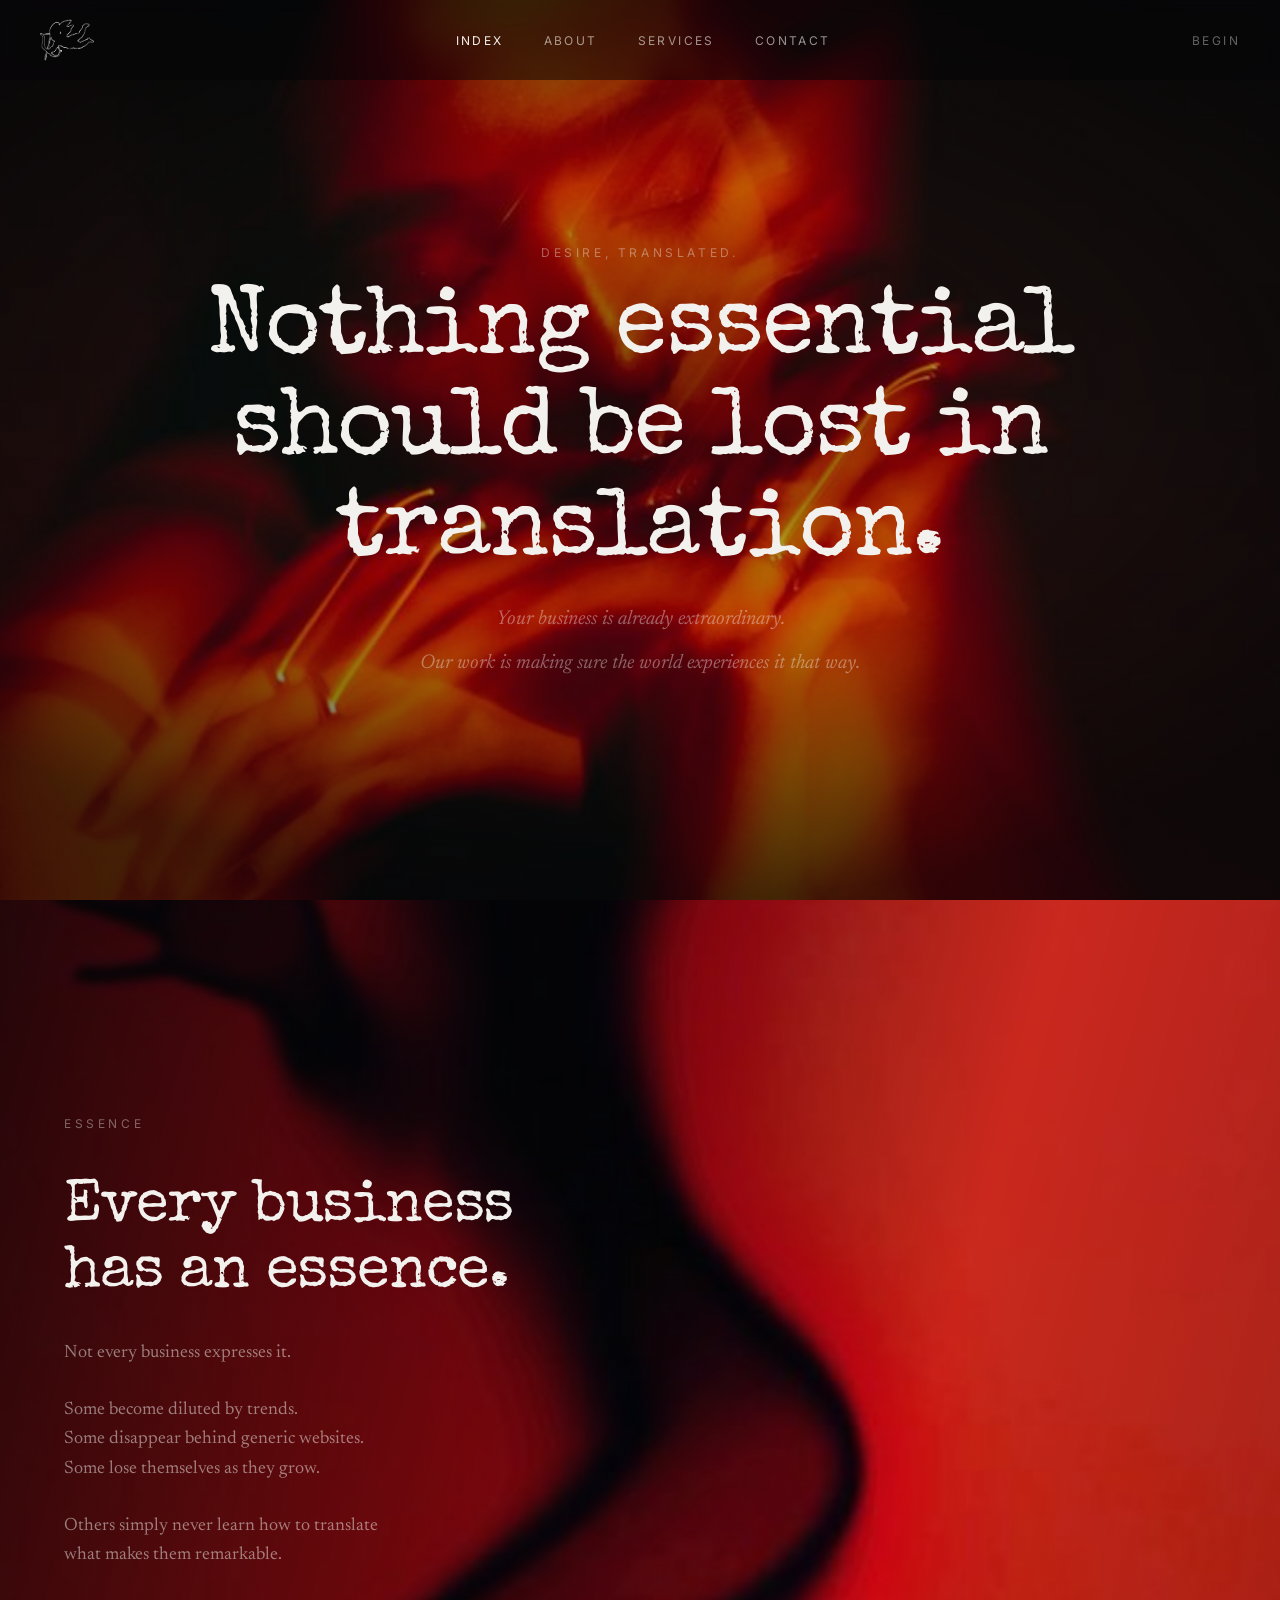
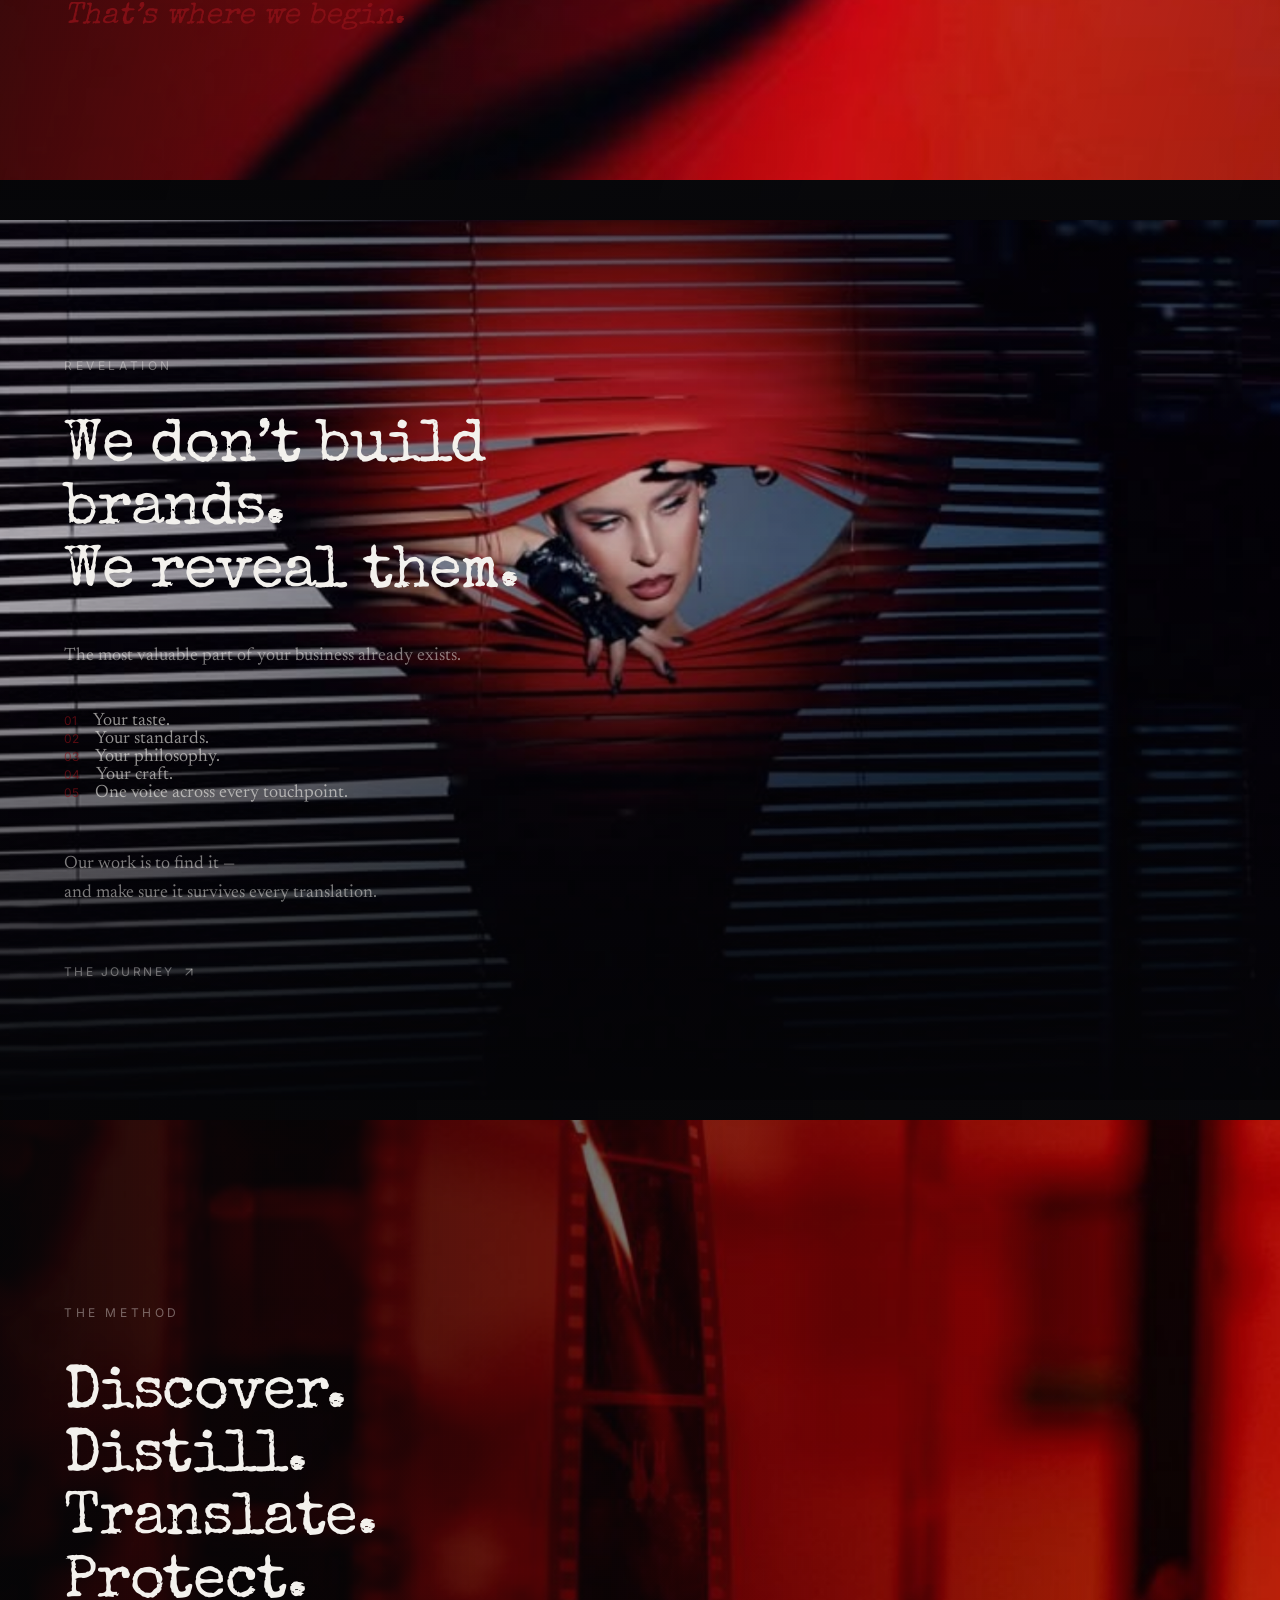
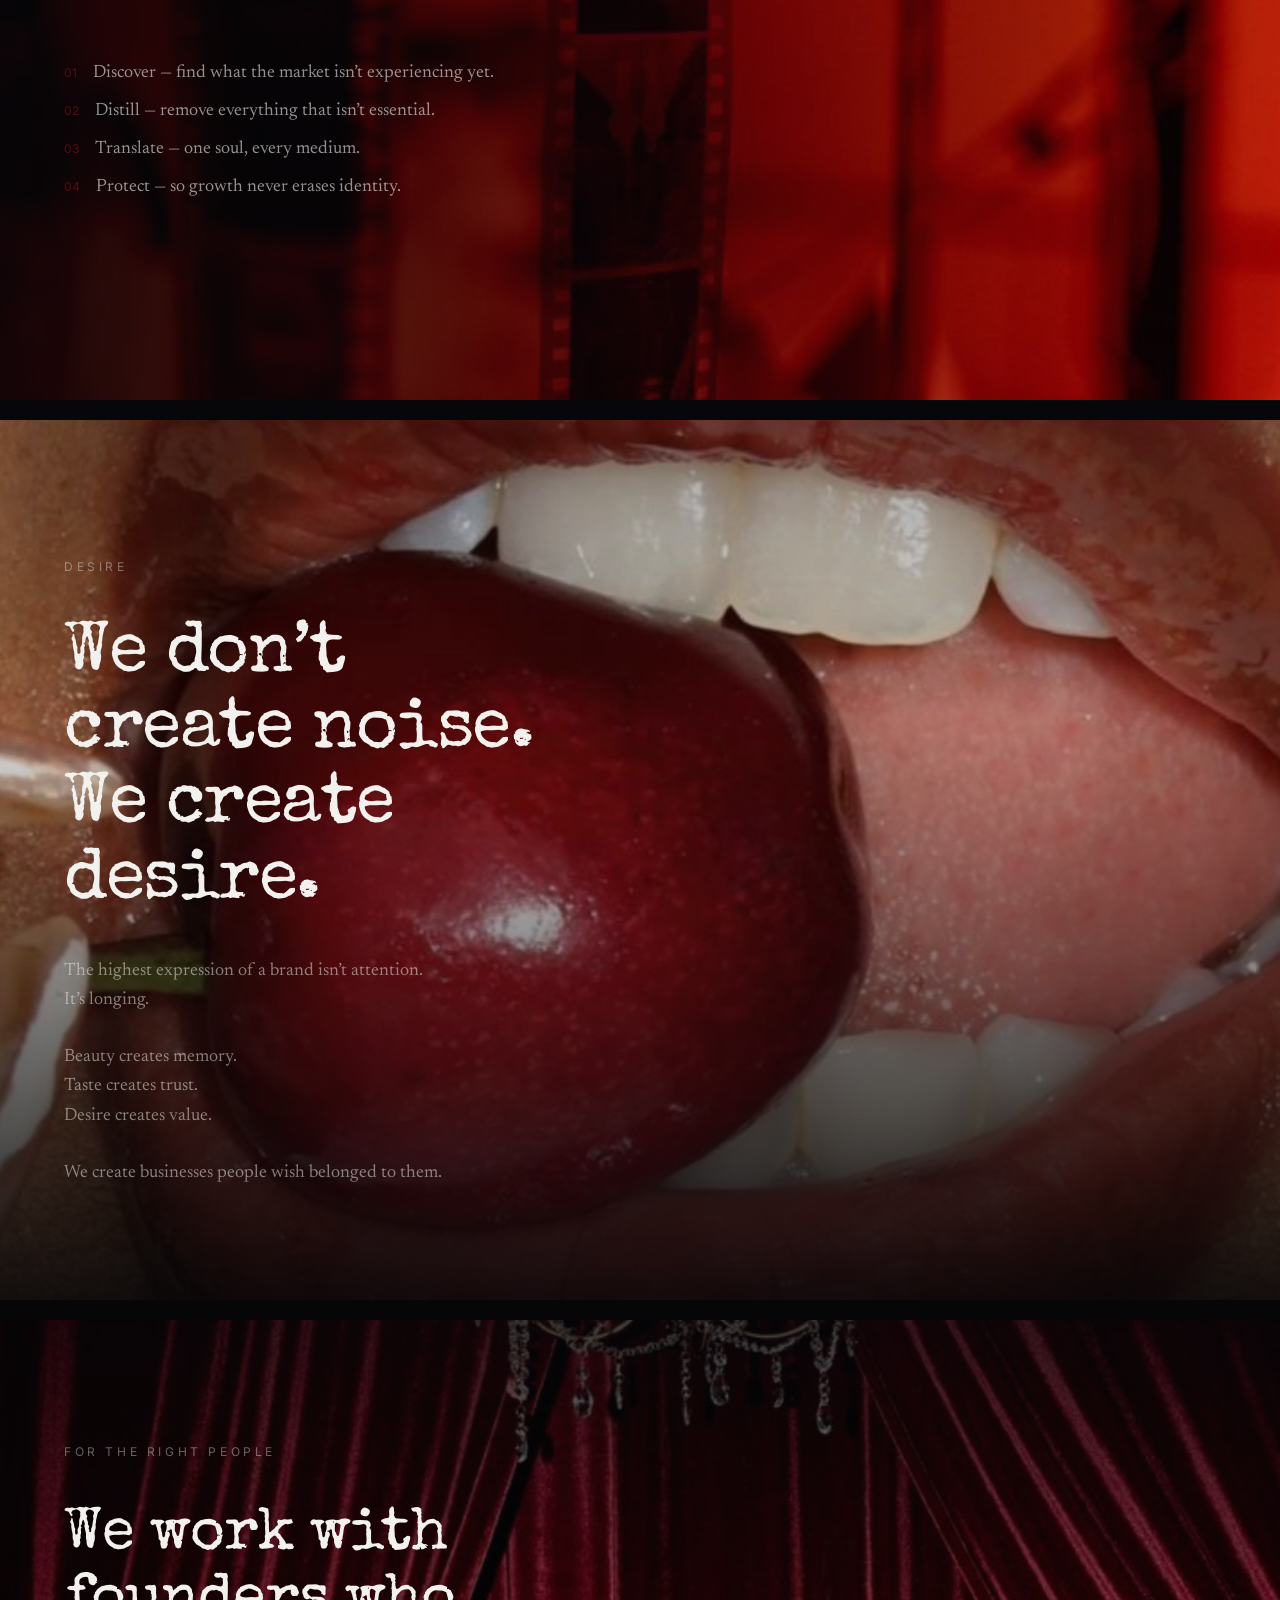
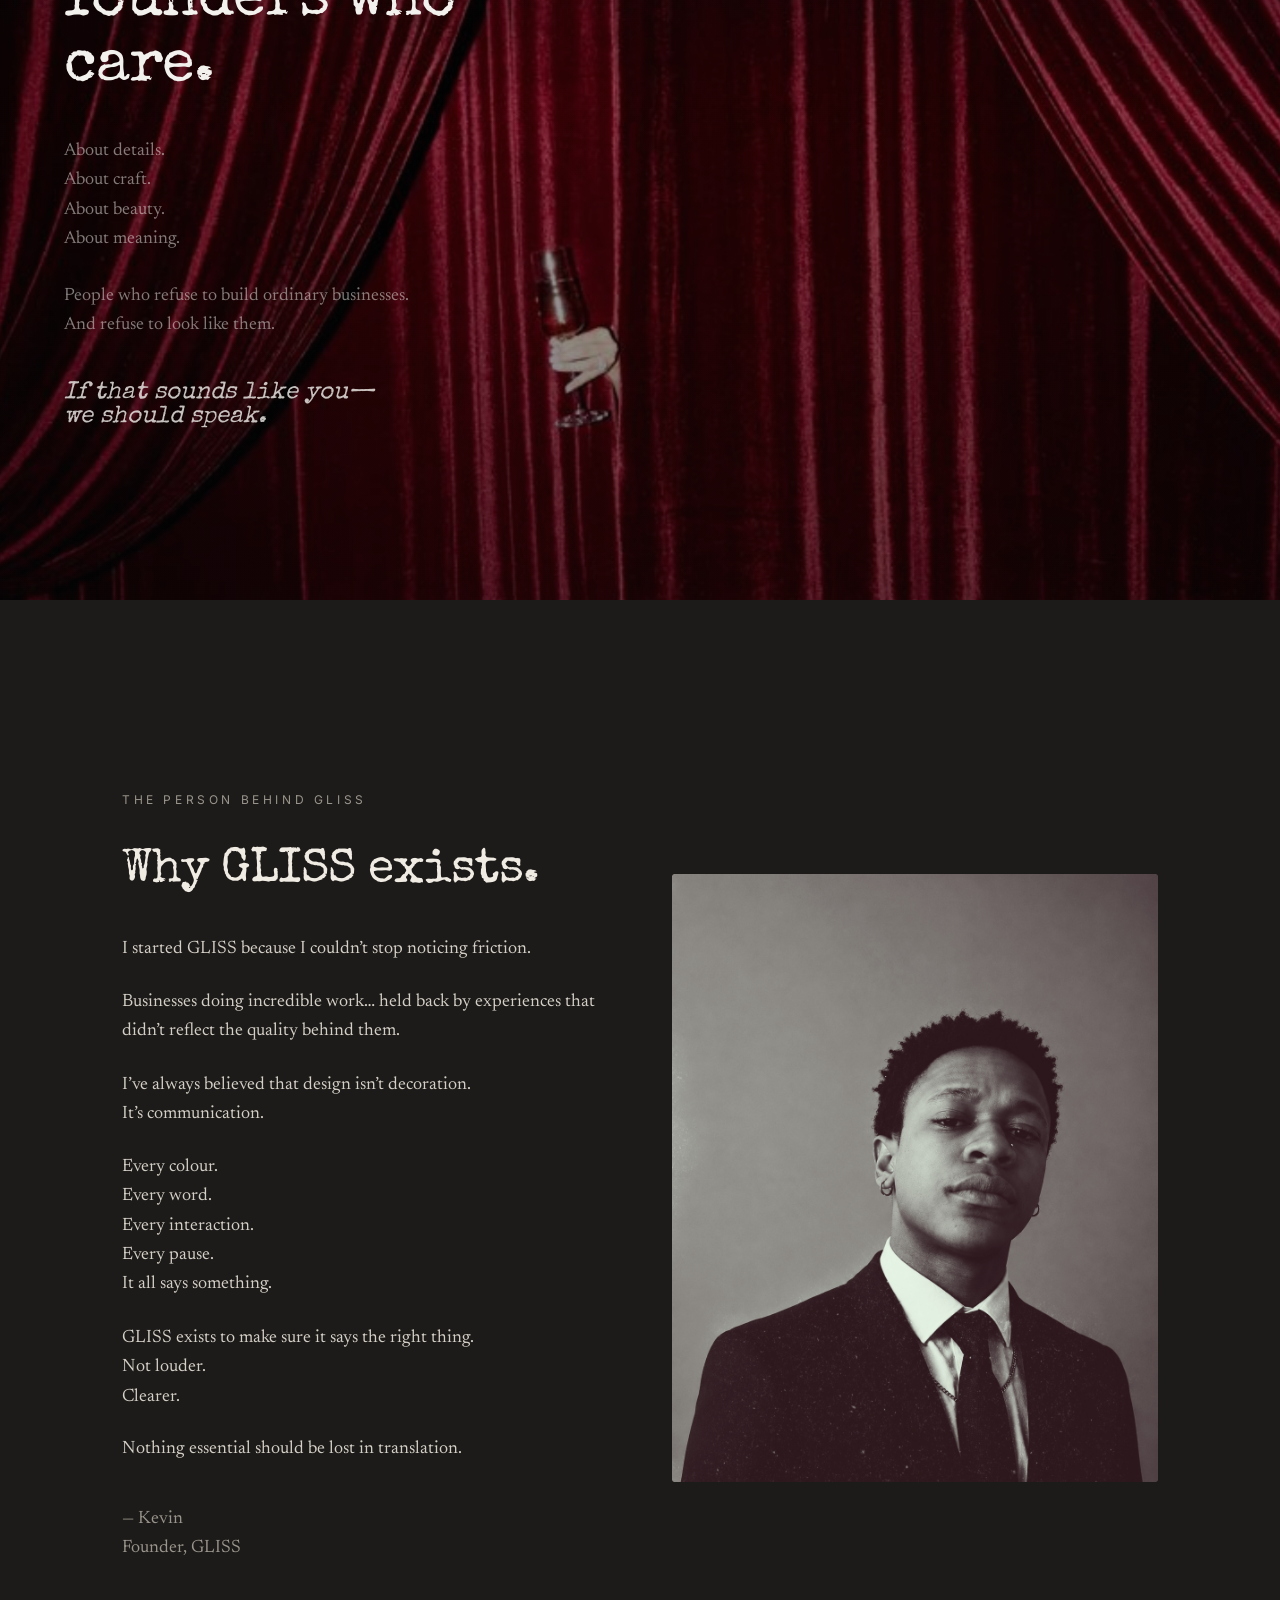
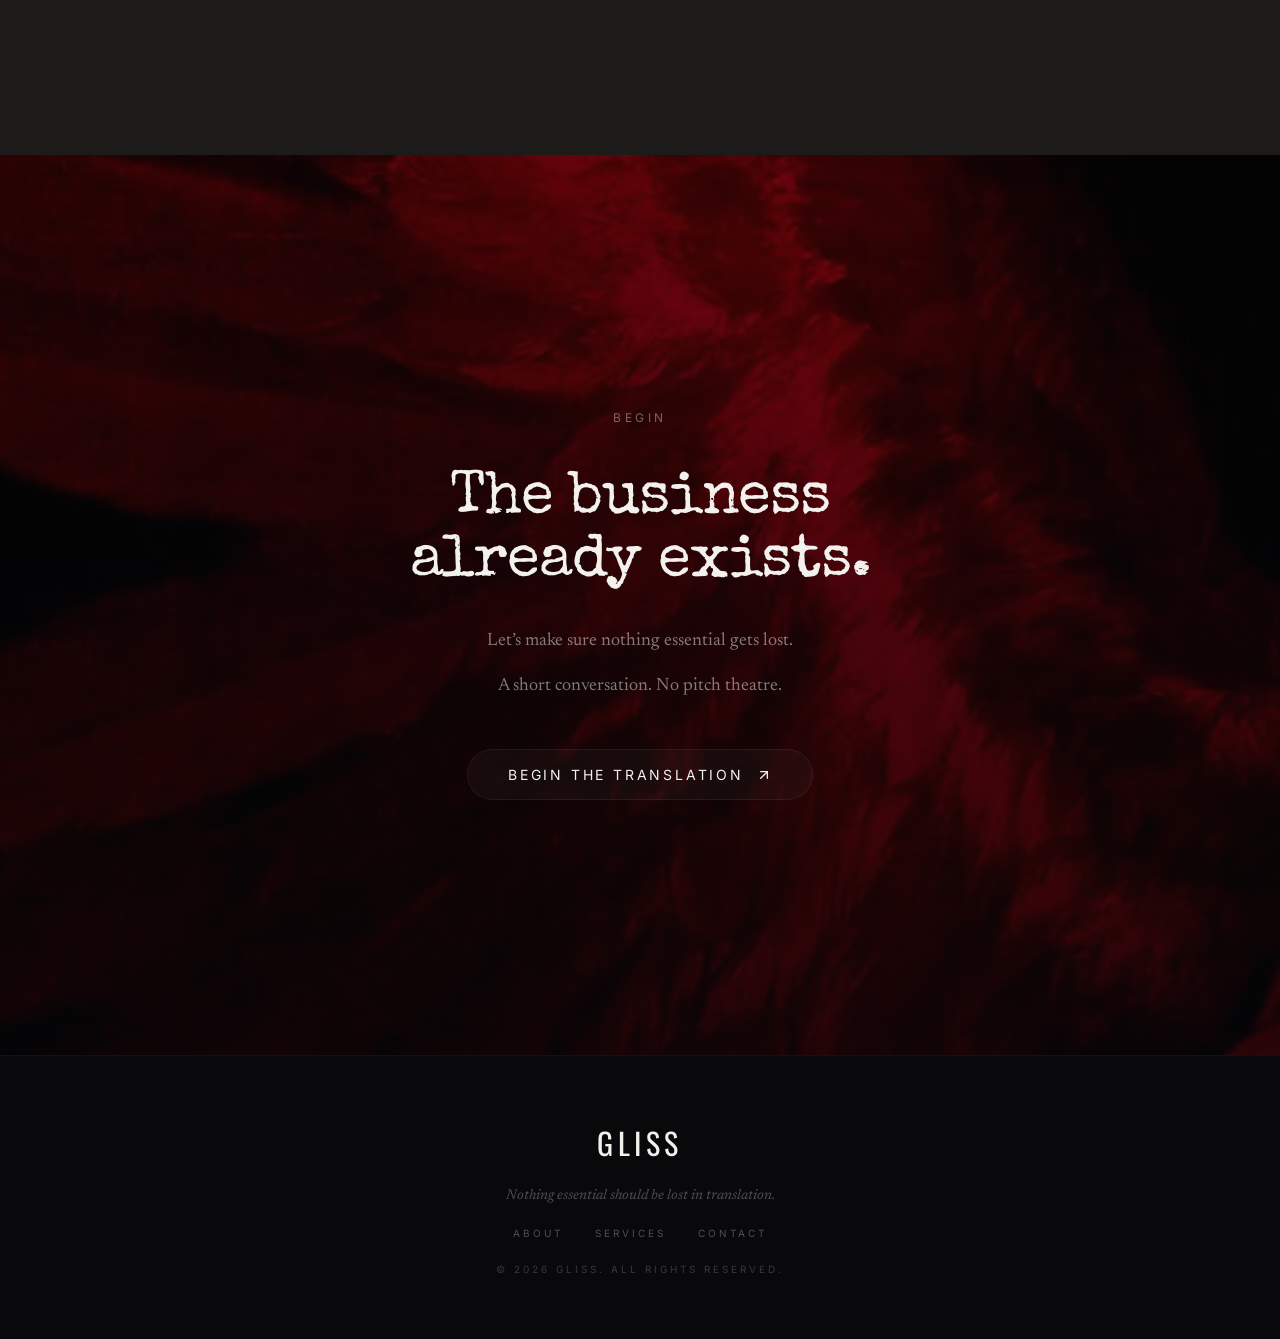
==== commit 78a80984: "Add files via upload" ====
--- a/index.html
+++ b/index.html
@@ -69,15 +69,13 @@
     </div>
   </div>
   <div class="hero-ov ov-essence"></div>
-  <div class="home-ct type-zone type-essence">
-    <div class="type-panel">
-      <div class="reveal"><span class="elabel" style="margin-bottom:1.75rem;display:block;">Essence</span></div>
-      <h2 class="h2 sz-s4 reveal" data-delay=".1">Every business has an essence.</h2>
-      <p class="body-lg reveal" data-delay=".25" style="margin-top:1.5rem;">Not every business expresses it.</p>
-      <p class="body-lg reveal" data-delay=".4" style="margin-top:1.25rem;">Some become diluted by trends.<br>Some disappear behind generic websites.<br>Some lose themselves as they grow.</p>
-      <p class="body-lg reveal" data-delay=".55" style="margin-top:1.25rem;">Others simply never learn how to translate<br>what makes them remarkable.</p>
-      <p class="friction reveal" data-delay=".7" style="margin-top:1.5rem;">That’s where we begin.</p>
-    </div>
+  <div class="home-ct w-2xl compose-left compose-lower">
+    <div class="reveal"><span class="elabel" style="margin-bottom:2.75rem;display:block;">Essence</span></div>
+    <h2 class="h2 sz-s4 reveal" data-delay=".1">Every business has an essence.</h2>
+    <p class="body-lg reveal" data-delay=".25" style="margin-top:2rem;">Not every business expresses it.</p>
+    <p class="body-lg reveal" data-delay=".4" style="margin-top:1.75rem;">Some become diluted by trends.<br>Some disappear behind generic websites.<br>Some lose themselves as they grow.</p>
+    <p class="body-lg reveal" data-delay=".55" style="margin-top:1.75rem;">Others simply never learn how to translate<br>what makes them remarkable.</p>
+    <p class="friction reveal" data-delay=".7" style="margin-top:2rem;">That’s where we begin.</p>
   </div>
 </section>
 
@@ -89,22 +87,20 @@
     </div>
   </div>
   <div class="hero-ov ov-revelation"></div>
-  <div class="home-ct type-zone type-revelation">
-    <div class="type-panel">
-      <div class="reveal"><span class="elabel" style="margin-bottom:1.5rem;display:block;">Revelation</span></div>
-      <h2 class="h2 sz-s3 reveal" data-delay=".1">We don’t build brands.<br>We reveal them.</h2>
-      <p class="body-lg reveal" data-delay=".25" style="margin-top:1.5rem;">The most valuable part of your business already exists.</p>
-      <div class="space-y-4" style="margin-top:1.75rem;">
-        <p class="outcome reveal" data-delay=".35"><span class="outcome-num">01</span>Your taste.</p>
-        <p class="outcome reveal" data-delay=".42"><span class="outcome-num">02</span>Your standards.</p>
-        <p class="outcome reveal" data-delay=".49"><span class="outcome-num">03</span>Your philosophy.</p>
-        <p class="outcome reveal" data-delay=".56"><span class="outcome-num">04</span>Your craft.</p>
-        <p class="outcome reveal" data-delay=".63"><span class="outcome-num">05</span>One voice across every touchpoint.</p>
-      </div>
-      <p class="body-lg reveal" data-delay=".75" style="margin-top:1.75rem;opacity:0.85;">Our work is to find it —<br>and make sure it survives every translation.</p>
-      <div class="reveal" data-delay=".85" style="margin-top:2rem;">
-        <a href="services.html" class="link-arrow">The Journey <svg width="14" height="14" viewBox="0 0 24 24" fill="none" stroke="currentColor" stroke-width="2" stroke-linecap="round" stroke-linejoin="round"><path d="M7 17 17 7"/><path d="M7 7h10v10"/></svg></a>
-      </div>
+  <div class="home-ct w-2xl compose-left compose-lower">
+    <div class="reveal"><span class="elabel" style="margin-bottom:2.75rem;display:block;">Revelation</span></div>
+    <h2 class="h2 sz-s3 reveal" data-delay=".1">We don’t build brands.<br>We reveal them.</h2>
+    <p class="body-lg reveal" data-delay=".25" style="margin-top:2.25rem;max-width:32rem;">The most valuable part of your business already exists.</p>
+    <div class="space-y-4" style="margin-top:2.5rem;">
+      <p class="outcome reveal" data-delay=".35"><span class="outcome-num">01</span>Your taste.</p>
+      <p class="outcome reveal" data-delay=".42"><span class="outcome-num">02</span>Your standards.</p>
+      <p class="outcome reveal" data-delay=".49"><span class="outcome-num">03</span>Your philosophy.</p>
+      <p class="outcome reveal" data-delay=".56"><span class="outcome-num">04</span>Your craft.</p>
+      <p class="outcome reveal" data-delay=".63"><span class="outcome-num">05</span>One voice across every touchpoint.</p>
+    </div>
+    <p class="body-lg reveal" data-delay=".75" style="margin-top:3rem;opacity:0.85;">Our work is to find it —<br>and make sure it survives every translation.</p>
+    <div class="reveal" data-delay=".85" style="margin-top:3.5rem;">
+      <a href="services.html" class="link-arrow">The Journey <svg width="14" height="14" viewBox="0 0 24 24" fill="none" stroke="currentColor" stroke-width="2" stroke-linecap="round" stroke-linejoin="round"><path d="M7 17 17 7"/><path d="M7 7h10v10"/></svg></a>
     </div>
   </div>
 </section>
@@ -117,16 +113,14 @@
     </div>
   </div>
   <div class="hero-ov ov-method"></div>
-  <div class="home-ct type-zone type-method">
-    <div class="type-panel">
-      <div class="reveal"><span class="elabel" style="margin-bottom:1.75rem;display:block;">The Method</span></div>
-      <h2 class="h2 sz-s3 reveal" data-delay=".1">Discover. Distill.<br>Translate. Protect.</h2>
-      <div class="space-y-5" style="margin-top:2rem;">
-        <p class="outcome reveal" data-delay=".2"><span class="outcome-num">01</span>Discover — find what the market isn’t experiencing yet.</p>
-        <p class="outcome reveal" data-delay=".3"><span class="outcome-num">02</span>Distill — remove everything that isn’t essential.</p>
-        <p class="outcome reveal" data-delay=".4"><span class="outcome-num">03</span>Translate — one soul, every medium.</p>
-        <p class="outcome reveal" data-delay=".5"><span class="outcome-num">04</span>Protect — so growth never erases identity.</p>
-      </div>
+  <div class="home-ct w-2xl compose-left">
+    <div class="reveal"><span class="elabel" style="margin-bottom:2.75rem;display:block;">The Method</span></div>
+    <h2 class="h2 sz-s3 reveal" data-delay=".1">Discover. Distill.<br>Translate. Protect.</h2>
+    <div class="space-y-5" style="margin-top:3rem;">
+      <p class="outcome reveal" data-delay=".2"><span class="outcome-num">01</span>Discover — find what the market isn’t experiencing yet.</p>
+      <p class="outcome reveal" data-delay=".3"><span class="outcome-num">02</span>Distill — remove everything that isn’t essential.</p>
+      <p class="outcome reveal" data-delay=".4"><span class="outcome-num">03</span>Translate — one soul, every medium.</p>
+      <p class="outcome reveal" data-delay=".5"><span class="outcome-num">04</span>Protect — so growth never erases identity.</p>
     </div>
   </div>
 </section>
@@ -139,14 +133,12 @@
     </div>
   </div>
   <div class="hero-ov ov-desire"></div>
-  <div class="home-ct type-zone type-desire">
-    <div class="type-panel">
-      <div class="reveal"><span class="elabel" style="margin-bottom:1.25rem;display:block;">Desire</span></div>
-      <h2 class="h2 sz-s2 reveal" data-delay=".1">We don’t create noise.<br>We create desire.</h2>
-      <p class="body-lg reveal" data-delay=".25" style="margin-top:1.25rem;">The highest expression of a brand isn’t attention.<br>It’s longing.</p>
-      <p class="body-lg reveal" data-delay=".4" style="margin-top:1rem;">Beauty creates memory.<br>Taste creates trust.<br>Desire creates value.</p>
-      <p class="body-lg reveal" data-delay=".55" style="margin-top:1rem;">We create businesses people wish belonged to them.</p>
-    </div>
+  <div class="home-ct w-2xl compose-bottom">
+    <div class="reveal"><span class="elabel" style="margin-bottom:2.75rem;display:block;">Desire</span></div>
+    <h2 class="h2 sz-s2 reveal" data-delay=".1">We don’t create noise.<br>We create desire.</h2>
+    <p class="body-lg reveal" data-delay=".25" style="margin-top:2.25rem;max-width:34rem;">The highest expression of a brand isn’t attention.<br>It’s longing.</p>
+    <p class="body-lg reveal" data-delay=".4" style="margin-top:1.75rem;max-width:34rem;">Beauty creates memory.<br>Taste creates trust.<br>Desire creates value.</p>
+    <p class="body-lg reveal" data-delay=".55" style="margin-top:1.75rem;">We create businesses people wish belonged to them.</p>
   </div>
 </section>
 
@@ -158,14 +150,12 @@
     </div>
   </div>
   <div class="hero-ov ov-people"></div>
-  <div class="home-ct type-zone type-people">
-    <div class="type-panel">
-      <div class="reveal"><span class="elabel" style="margin-bottom:1.5rem;display:block;">For the right people</span></div>
-      <h2 class="h2 sz-s4 reveal" data-delay=".1">We work with founders who care.</h2>
-      <p class="body-lg reveal" data-delay=".25" style="margin-top:1.5rem;">About details.<br>About craft.<br>About beauty.<br>About meaning.</p>
-      <p class="body-lg reveal" data-delay=".4" style="margin-top:1.25rem;">People who refuse to build ordinary businesses.<br>And refuse to look like them.</p>
-      <p class="welcome reveal" data-delay=".55" style="margin-top:1.75rem;">If that sounds like you—<br>we should speak.</p>
-    </div>
+  <div class="home-ct w-2xl compose-left compose-upper">
+    <div class="reveal"><span class="elabel" style="margin-bottom:2.75rem;display:block;">For the right people</span></div>
+    <h2 class="h2 sz-s4 reveal" data-delay=".1">We work with founders who care.</h2>
+    <p class="body-lg reveal" data-delay=".25" style="margin-top:2.25rem;">About details.<br>About craft.<br>About beauty.<br>About meaning.</p>
+    <p class="body-lg reveal" data-delay=".4" style="margin-top:1.75rem;">People who refuse to build ordinary businesses.<br>And refuse to look like them.</p>
+    <p class="welcome reveal" data-delay=".55" style="margin-top:2.5rem;">If that sounds like you—<br>we should speak.</p>
   </div>
 </section>
 
--- a/style.css
+++ b/style.css
@@ -120,16 +120,11 @@
 .ov-home { background: radial-gradient(ellipse 70% 55% at 50% 45%, rgba(5,5,7,.55), rgba(5,5,7,.25) 45%, rgba(5,5,7,.75) 100%); }
 .ov-idea { background: rgba(5,5,7,.7); }
 .ov-systems { background: linear-gradient(to right, rgba(5,5,7,.9), rgba(5,5,7,.5), rgba(5,5,7,.2)); }
-/* Essence: open red field left, body right — darken left only */
-.ov-essence { background: linear-gradient(90deg, rgba(5,5,7,.9) 0%, rgba(5,5,7,.72) 28%, rgba(5,5,7,.25) 52%, rgba(5,5,7,.08) 100%); }
-/* Revelation: protect face in opening — type lives in lower band */
-.ov-revelation { background: linear-gradient(180deg, rgba(5,5,7,.2) 0%, rgba(5,5,7,.08) 32%, rgba(5,5,7,.55) 58%, rgba(5,5,7,.92) 100%); }
-/* Method: film strip centre-right — type column on left */
-.ov-method { background: linear-gradient(90deg, rgba(5,5,7,.94) 0%, rgba(5,5,7,.78) 34%, rgba(5,5,7,.2) 62%, rgba(5,5,7,.1) 100%); }
-/* Desire: mouth/cherry own the centre — only bottom band for type */
-.ov-desire { background: linear-gradient(180deg, rgba(5,5,7,.12) 0%, rgba(5,5,7,.05) 40%, rgba(5,5,7,.45) 68%, rgba(5,5,7,.93) 100%); }
-/* People: hand/glass lower — type in upper field */
-.ov-people { background: linear-gradient(180deg, rgba(5,5,7,.88) 0%, rgba(5,5,7,.55) 28%, rgba(5,5,7,.18) 55%, rgba(5,5,7,.4) 100%); }
+.ov-essence { background: linear-gradient(105deg, rgba(5,5,7,.88) 0%, rgba(5,5,7,.55) 42%, rgba(5,5,7,.2) 70%, rgba(5,5,7,.35) 100%); }
+.ov-revelation { background: linear-gradient(to bottom, rgba(5,5,7,.35) 0%, rgba(5,5,7,.15) 40%, rgba(5,5,7,.82) 100%); }
+.ov-method { background: linear-gradient(to right, rgba(5,5,7,.92) 0%, rgba(5,5,7,.55) 48%, rgba(5,5,7,.2) 100%); }
+.ov-desire { background: linear-gradient(to top, rgba(5,5,7,.92) 0%, rgba(5,5,7,.45) 38%, rgba(5,5,7,.15) 65%, rgba(5,5,7,.35) 100%); }
+.ov-people { background: linear-gradient(to bottom, rgba(5,5,7,.78) 0%, rgba(5,5,7,.35) 45%, rgba(5,5,7,.55) 100%); }
 .ov-collective-h { background: rgba(5,5,7,.5); }
 .ov-belonging-h { background: linear-gradient(to bottom, rgba(5,5,7,.4), rgba(5,5,7,.3), rgba(5,5,7,.7)); }
 .ov-contact-h { background: linear-gradient(to bottom, rgba(5,5,7,.5), rgba(5,5,7,.8)); }
@@ -181,161 +176,88 @@
 .home-ct.w-3xl { max-width: 48rem; }
 @media(min-width:1024px) { .home-ct.w-2xl { padding-left: 2.5rem; padding-right: 2.5rem; } }
 
-/* =========================================================
-   EDITORIAL TYPE ZONES — type supports the image subject
-   ========================================================= */
-.home-ct.type-zone {
-  display: flex;
-  width: 100%;
-  max-width: none;
-  margin: 0;
-  padding: 0;
-  inset: 0;
+/* Composition — type supports image, not fights it */
+.home-ct.compose-left {
+  align-items: flex-start;
   text-align: left;
-  align-items: stretch;
-}
-
-.type-panel {
-  display: flex;
-  flex-direction: column;
-  max-width: 100%;
-}
-
-/* --- ESSENCE: left column in open red; body owns the right --- */
-.type-essence {
-  justify-content: flex-end;
-  align-items: flex-start;
-  padding: 6rem 1.25rem 4rem;
-}
-.type-essence .type-panel {
-  width: min(100%, 22rem);
-  padding: 1.75rem 1.35rem;
-  background: linear-gradient(135deg, rgba(5,5,7,.55), rgba(5,5,7,.25));
-  border-left: 1px solid rgba(255,255,255,.06);
+  margin-left: 0;
+  margin-right: auto;
+  max-width: min(42rem, 92vw);
+  padding-left: 1.5rem;
+  padding-right: 1.5rem;
 }
 @media(min-width:768px) {
-  .type-essence {
-    padding: 7rem 0 5rem 3rem;
-    justify-content: center;
-  }
-  .type-essence .type-panel {
-    width: min(100%, 26rem);
-    padding: 2.25rem 2rem;
-    background: transparent;
-    border-left: none;
-  }
-}
-@media(min-width:1100px) {
-  .type-essence { padding-left: 5rem; }
-  .type-essence .type-panel { width: 28rem; }
-}
-
-/* --- REVELATION: full lower band under the face opening --- */
-.type-revelation {
-  justify-content: flex-end;
-  align-items: stretch;
-  padding: 0;
-}
-.type-revelation .type-panel {
-  width: 100%;
-  max-width: none;
-  padding: 2.5rem 1.35rem 3.5rem;
-  background: linear-gradient(180deg, transparent, rgba(5,5,7,.35) 20%, rgba(5,5,7,.15));
-}
-@media(min-width:768px) {
-  .type-revelation .type-panel {
-    padding: 3rem 3rem 4.5rem;
-    max-width: 40rem;
-  }
-}
-@media(min-width:1024px) {
-  .type-revelation .type-panel {
-    padding: 3.5rem 4.5rem 5rem;
-    max-width: 44rem;
-  }
-}
-
-/* --- METHOD: tight left rail — film strip keeps the stage --- */
-.type-method {
-  justify-content: center;
-  align-items: flex-start;
-  padding: 6rem 1.25rem;
-}
-.type-method .type-panel {
-  width: min(100%, 22rem);
-}
-@media(min-width:768px) {
-  .type-method {
-    padding: 0 0 0 3rem;
-    justify-content: center;
-  }
-  .type-method .type-panel { width: 26rem; }
-}
-@media(min-width:1100px) {
-  .type-method { padding-left: 5rem; }
-  .type-method .type-panel { width: 28rem; }
-}
-
-/* --- DESIRE: bottom strip only — cherry/mouth own 70% of frame --- */
-.type-desire {
-  justify-content: flex-end;
-  align-items: flex-start;
-  padding: 0;
-}
-.type-desire .type-panel {
-  width: 100%;
-  max-width: 36rem;
-  padding: 2rem 1.35rem 3rem;
-}
-@media(min-width:768px) {
-  .type-desire .type-panel {
-    padding: 2.5rem 3rem 4rem;
-    max-width: 34rem;
-  }
-}
-@media(min-width:1024px) {
-  .type-desire .type-panel {
-    padding: 2.75rem 4.5rem 5rem;
+  .home-ct.compose-left {
+    padding-left: 2.5rem;
+    padding-right: 2rem;
     max-width: 38rem;
   }
-  .type-desire .h2 { font-size: 2.75rem; }
-}
-
-/* --- PEOPLE: upper-left plate; curtain + hand keep the lower half --- */
-.type-people {
+}
+@media(min-width:1024px) {
+  .home-ct.compose-left {
+    padding-left: 4rem;
+    max-width: 36rem;
+  }
+}
+
+.home-ct.compose-lower {
+  justify-content: flex-end;
+  padding-bottom: 5rem;
+  padding-top: 6rem;
+}
+@media(min-width:768px) {
+  .home-ct.compose-lower { padding-bottom: 6.5rem; }
+}
+@media(min-width:1024px) {
+  .home-ct.compose-lower { padding-bottom: 7.5rem; }
+}
+
+.home-ct.compose-upper {
   justify-content: flex-start;
+  padding-top: 7.5rem;
+  padding-bottom: 4rem;
+}
+@media(min-width:768px) {
+  .home-ct.compose-upper { padding-top: 9rem; }
+}
+
+.home-ct.compose-bottom {
   align-items: flex-start;
-  padding: 6.5rem 1.25rem 4rem;
-}
-.type-people .type-panel {
-  width: min(100%, 24rem);
+  text-align: left;
+  justify-content: flex-end;
+  margin-left: 0;
+  margin-right: auto;
+  max-width: min(40rem, 92vw);
+  padding-bottom: 4.5rem;
+  padding-top: 6rem;
+  padding-left: 1.5rem;
+  padding-right: 1.5rem;
 }
 @media(min-width:768px) {
-  .type-people {
-    padding: 8rem 0 4rem 3rem;
+  .home-ct.compose-bottom {
+    padding-left: 2.5rem;
+    padding-bottom: 6rem;
+    max-width: 36rem;
   }
-  .type-people .type-panel { width: 28rem; }
-}
-@media(min-width:1100px) {
-  .type-people { padding: 9rem 0 4rem 5rem; }
-  .type-people .type-panel { width: 30rem; }
-}
-
-/* Mobile: readable panels, still not centre-fighting subjects */
+}
+@media(min-width:1024px) {
+  .home-ct.compose-bottom {
+    padding-left: 4rem;
+    padding-bottom: 7rem;
+  }
+}
+
+/* Mobile: keep readable — left stack, not crushed */
 @media(max-width:640px) {
-  .type-essence .type-panel,
-  .type-method .type-panel,
-  .type-people .type-panel {
-    width: 100%;
+  .home-ct.compose-left,
+  .home-ct.compose-bottom,
+  .home-ct.compose-upper {
+    max-width: 100%;
+    padding-left: 1.25rem;
+    padding-right: 1.25rem;
   }
-  .type-essence { padding: 5.5rem 1rem 3.5rem; }
-  .type-method { padding: 5.5rem 1rem; }
-  .type-people { padding: 5.5rem 1rem 3rem; }
-  .type-desire .type-panel,
-  .type-revelation .type-panel {
-    padding-left: 1.15rem;
-    padding-right: 1.15rem;
-  }
+  .home-ct.compose-lower { padding-bottom: 4rem; }
+  .home-ct.compose-bottom { padding-bottom: 3.5rem; }
 }
 
 /* ===== CONTENT CONTAINERS ===== */
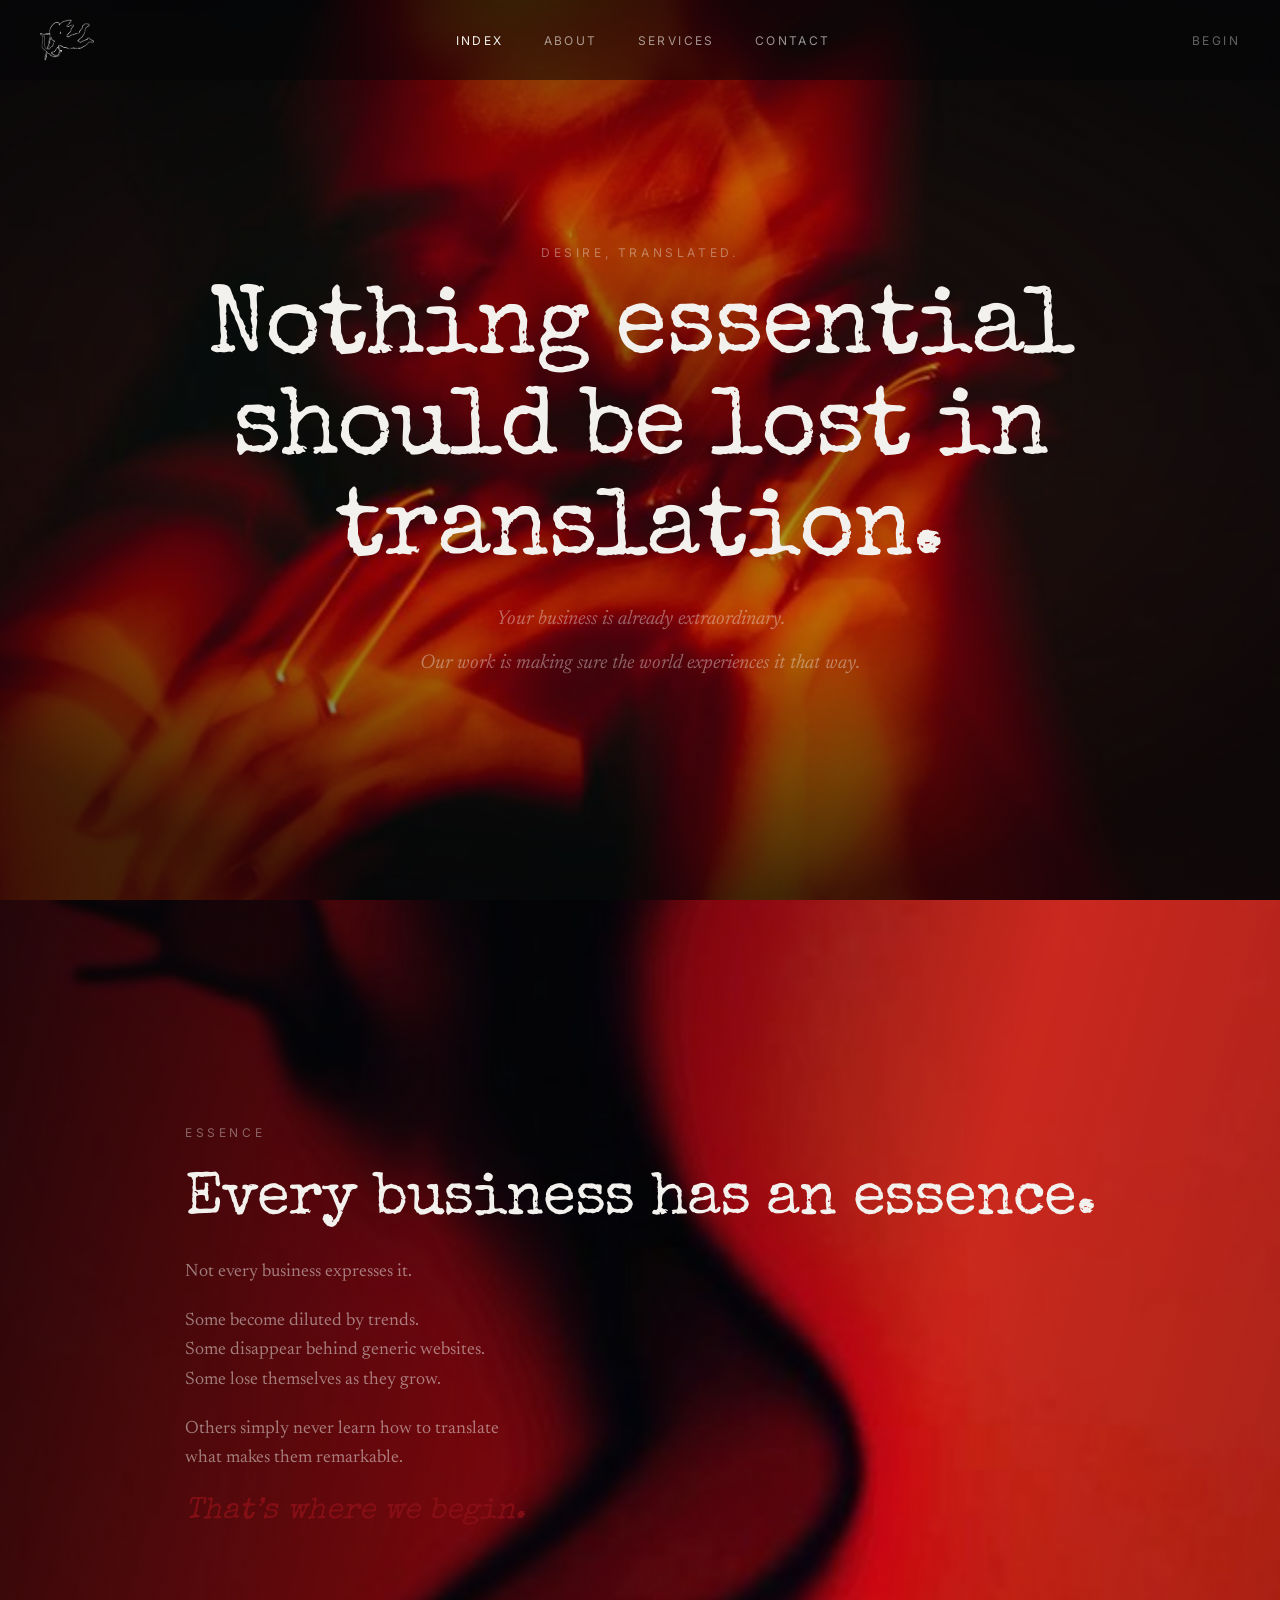
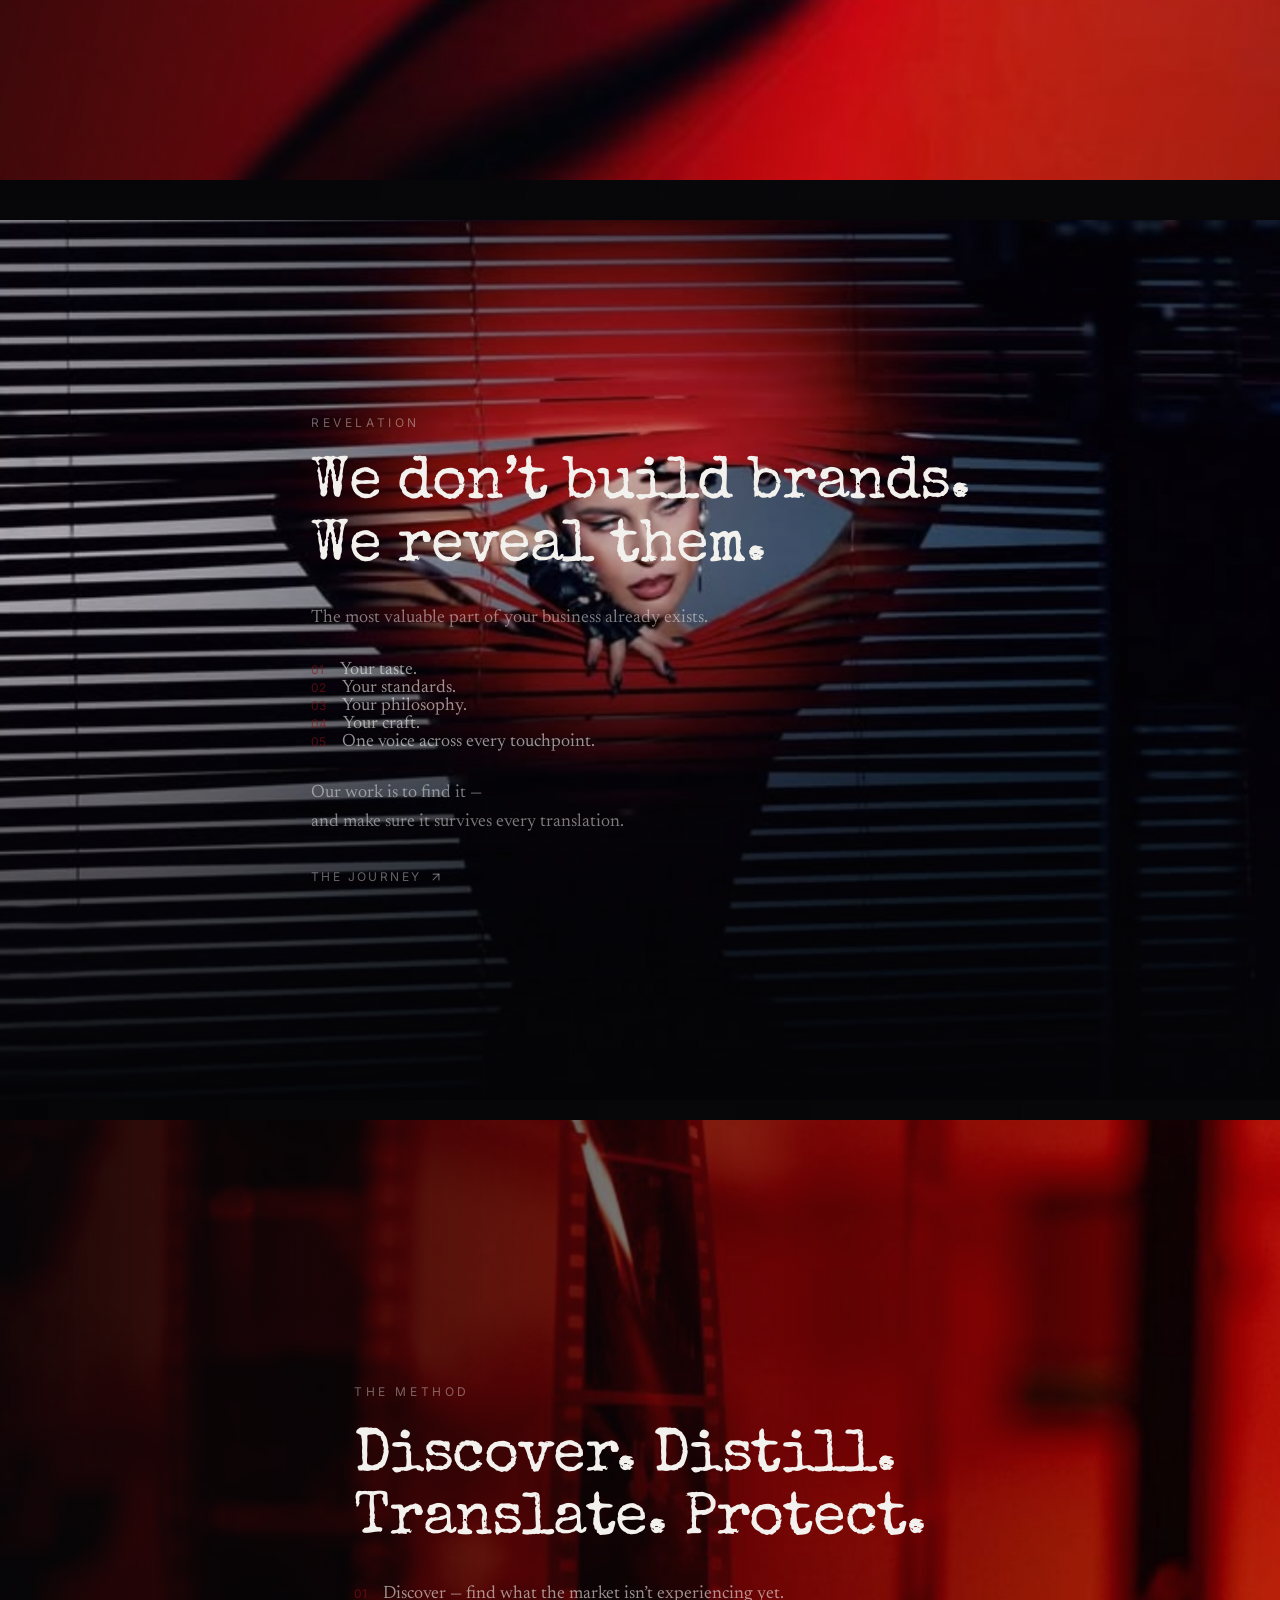
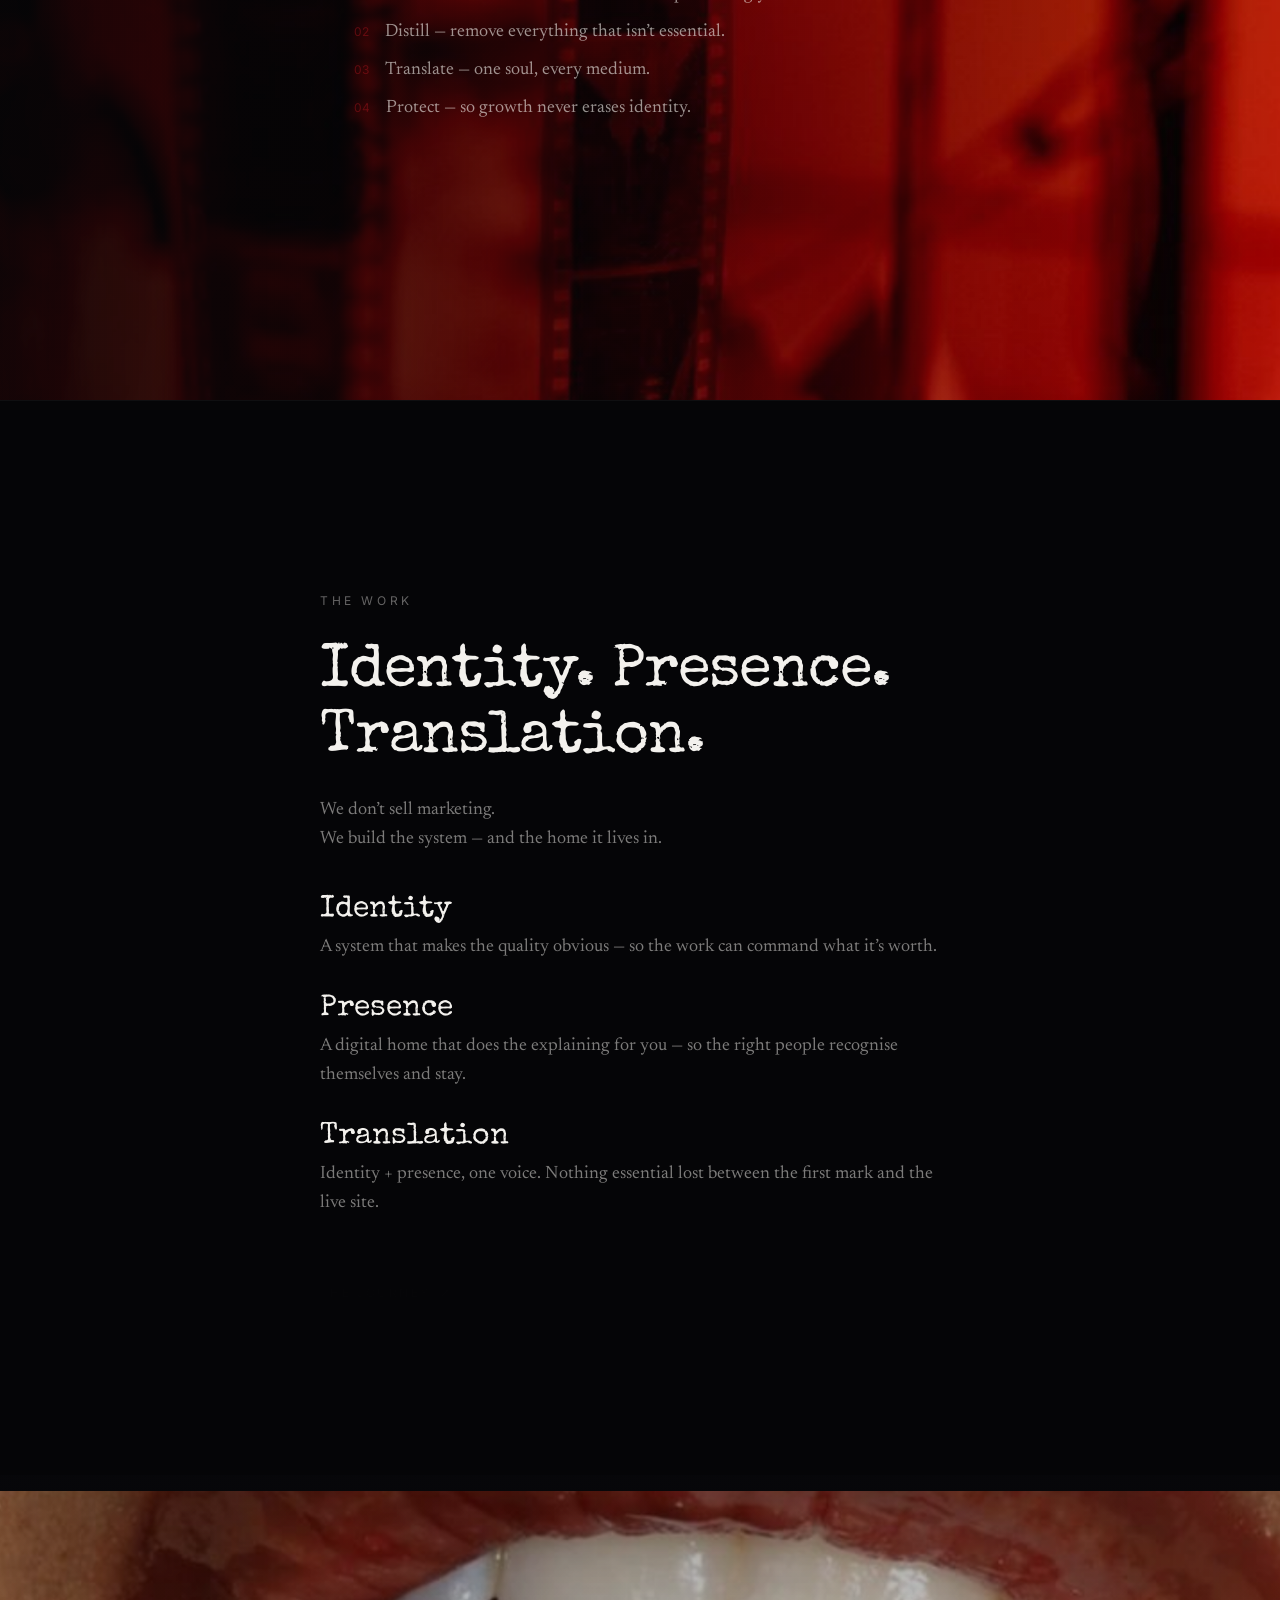
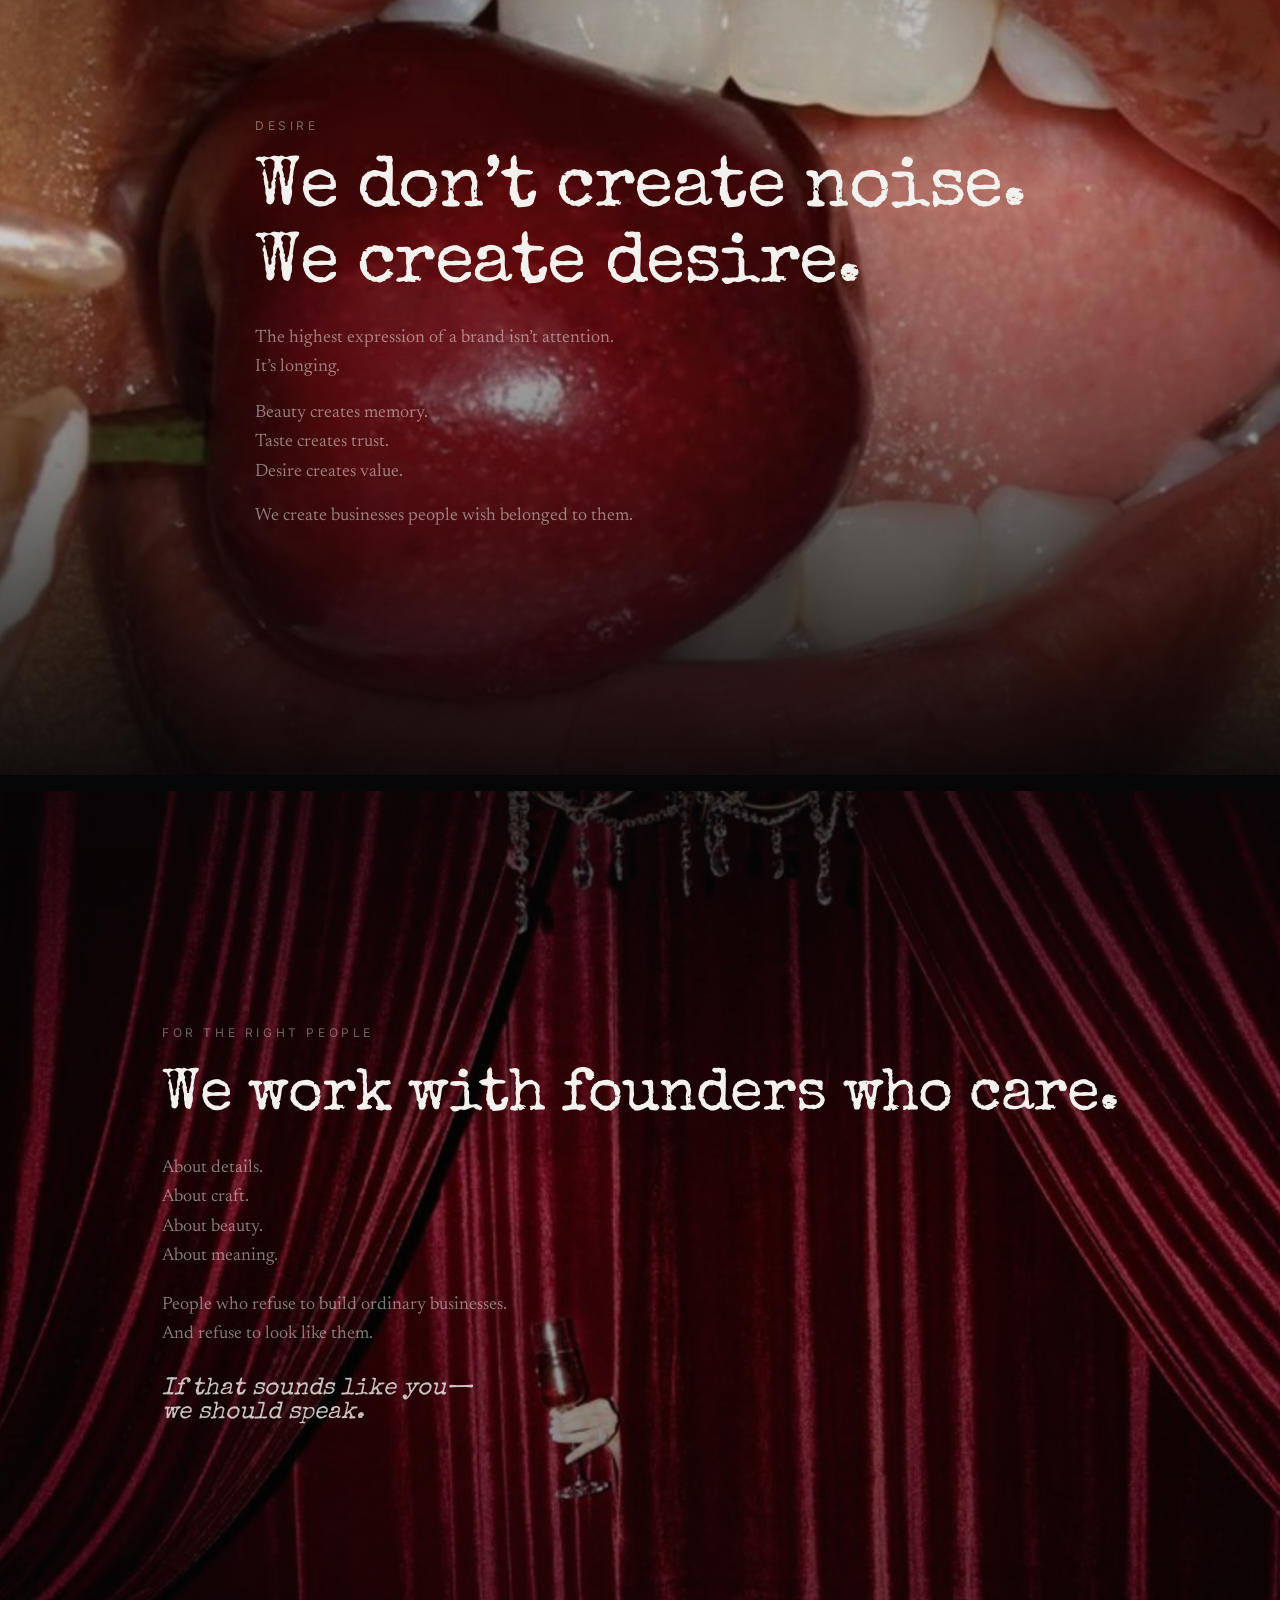
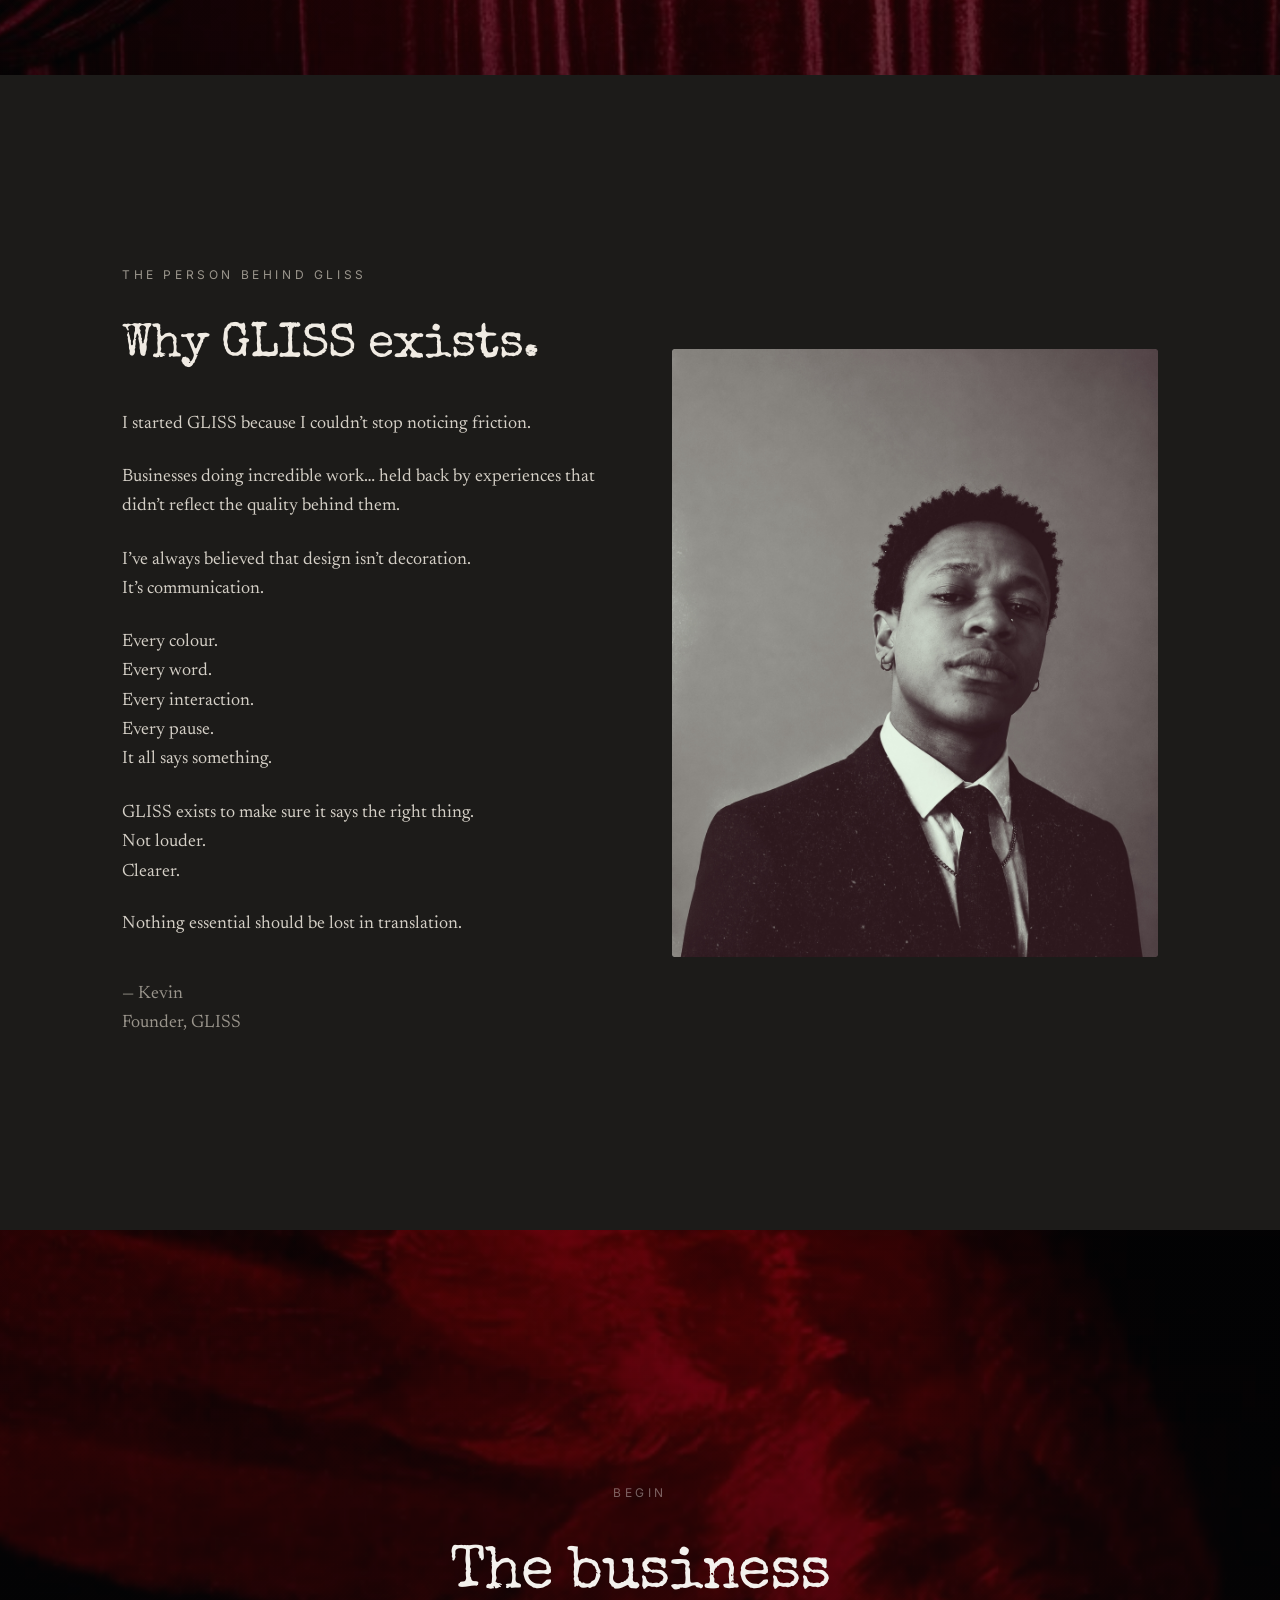
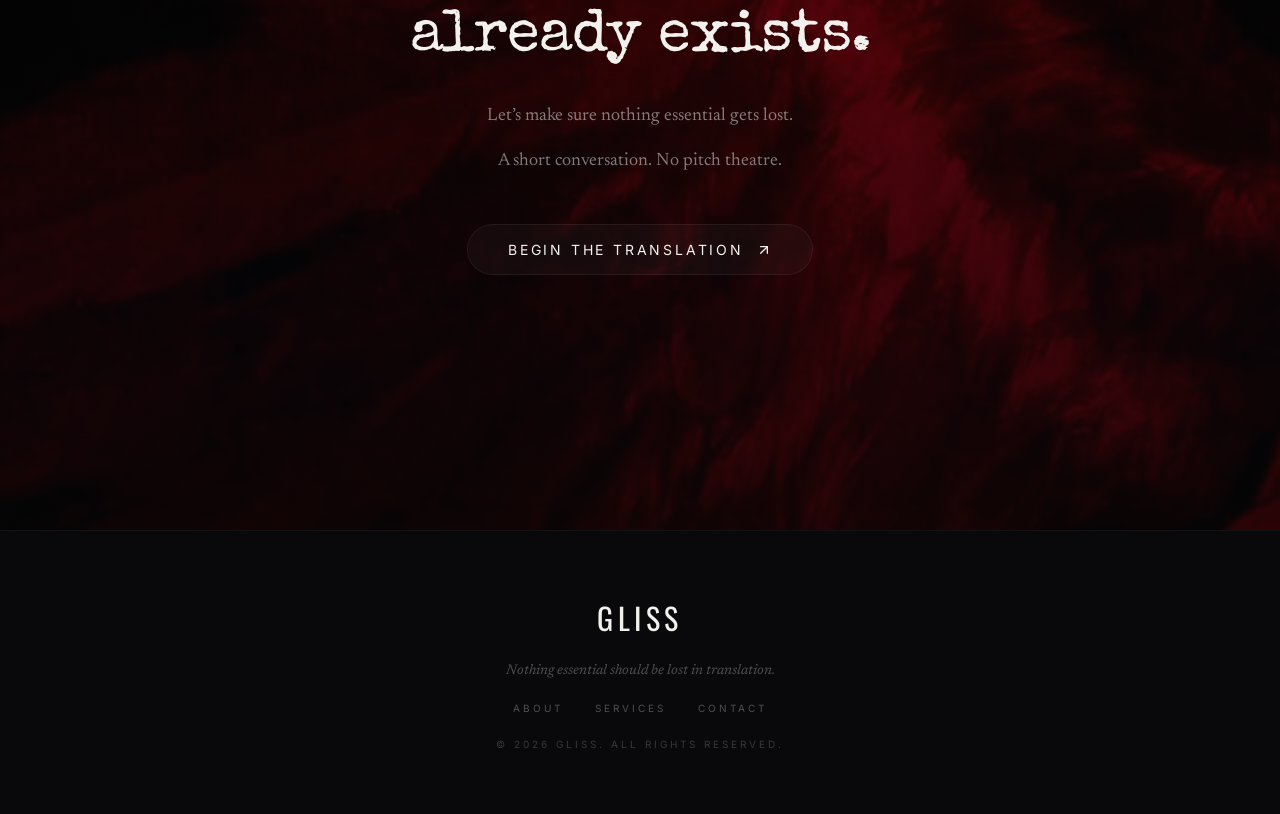
==== commit 2cd4f82f: "Add files via upload" ====
--- a/index.html
+++ b/index.html
@@ -69,13 +69,15 @@
     </div>
   </div>
   <div class="hero-ov ov-essence"></div>
-  <div class="home-ct w-2xl compose-left compose-lower">
-    <div class="reveal"><span class="elabel" style="margin-bottom:2.75rem;display:block;">Essence</span></div>
-    <h2 class="h2 sz-s4 reveal" data-delay=".1">Every business has an essence.</h2>
-    <p class="body-lg reveal" data-delay=".25" style="margin-top:2rem;">Not every business expresses it.</p>
-    <p class="body-lg reveal" data-delay=".4" style="margin-top:1.75rem;">Some become diluted by trends.<br>Some disappear behind generic websites.<br>Some lose themselves as they grow.</p>
-    <p class="body-lg reveal" data-delay=".55" style="margin-top:1.75rem;">Others simply never learn how to translate<br>what makes them remarkable.</p>
-    <p class="friction reveal" data-delay=".7" style="margin-top:2rem;">That’s where we begin.</p>
+  <div class="home-ct type-zone type-essence">
+    <div class="type-panel">
+      <div class="reveal"><span class="elabel" style="margin-bottom:1.75rem;display:block;">Essence</span></div>
+      <h2 class="h2 sz-s4 reveal" data-delay=".1">Every business has an essence.</h2>
+      <p class="body-lg reveal" data-delay=".25" style="margin-top:1.5rem;">Not every business expresses it.</p>
+      <p class="body-lg reveal" data-delay=".4" style="margin-top:1.25rem;">Some become diluted by trends.<br>Some disappear behind generic websites.<br>Some lose themselves as they grow.</p>
+      <p class="body-lg reveal" data-delay=".55" style="margin-top:1.25rem;">Others simply never learn how to translate<br>what makes them remarkable.</p>
+      <p class="friction reveal" data-delay=".7" style="margin-top:1.5rem;">That’s where we begin.</p>
+    </div>
   </div>
 </section>
 
@@ -87,44 +89,74 @@
     </div>
   </div>
   <div class="hero-ov ov-revelation"></div>
-  <div class="home-ct w-2xl compose-left compose-lower">
-    <div class="reveal"><span class="elabel" style="margin-bottom:2.75rem;display:block;">Revelation</span></div>
-    <h2 class="h2 sz-s3 reveal" data-delay=".1">We don’t build brands.<br>We reveal them.</h2>
-    <p class="body-lg reveal" data-delay=".25" style="margin-top:2.25rem;max-width:32rem;">The most valuable part of your business already exists.</p>
-    <div class="space-y-4" style="margin-top:2.5rem;">
-      <p class="outcome reveal" data-delay=".35"><span class="outcome-num">01</span>Your taste.</p>
-      <p class="outcome reveal" data-delay=".42"><span class="outcome-num">02</span>Your standards.</p>
-      <p class="outcome reveal" data-delay=".49"><span class="outcome-num">03</span>Your philosophy.</p>
-      <p class="outcome reveal" data-delay=".56"><span class="outcome-num">04</span>Your craft.</p>
-      <p class="outcome reveal" data-delay=".63"><span class="outcome-num">05</span>One voice across every touchpoint.</p>
-    </div>
-    <p class="body-lg reveal" data-delay=".75" style="margin-top:3rem;opacity:0.85;">Our work is to find it —<br>and make sure it survives every translation.</p>
-    <div class="reveal" data-delay=".85" style="margin-top:3.5rem;">
+  <div class="home-ct type-zone type-revelation">
+    <div class="type-panel">
+      <div class="reveal"><span class="elabel" style="margin-bottom:1.5rem;display:block;">Revelation</span></div>
+      <h2 class="h2 sz-s3 reveal" data-delay=".1">We don’t build brands.<br>We reveal them.</h2>
+      <p class="body-lg reveal" data-delay=".25" style="margin-top:1.5rem;">The most valuable part of your business already exists.</p>
+      <div class="space-y-4" style="margin-top:1.75rem;">
+        <p class="outcome reveal" data-delay=".35"><span class="outcome-num">01</span>Your taste.</p>
+        <p class="outcome reveal" data-delay=".42"><span class="outcome-num">02</span>Your standards.</p>
+        <p class="outcome reveal" data-delay=".49"><span class="outcome-num">03</span>Your philosophy.</p>
+        <p class="outcome reveal" data-delay=".56"><span class="outcome-num">04</span>Your craft.</p>
+        <p class="outcome reveal" data-delay=".63"><span class="outcome-num">05</span>One voice across every touchpoint.</p>
+      </div>
+      <p class="body-lg reveal" data-delay=".75" style="margin-top:1.75rem;opacity:0.85;">Our work is to find it —<br>and make sure it survives every translation.</p>
+      <div class="reveal" data-delay=".85" style="margin-top:2rem;">
+        <a href="services.html" class="link-arrow">The Journey <svg width="14" height="14" viewBox="0 0 24 24" fill="none" stroke="currentColor" stroke-width="2" stroke-linecap="round" stroke-linejoin="round"><path d="M7 17 17 7"/><path d="M7 7h10v10"/></svg></a>
+      </div>
+    </div>
+  </div>
+</section>
+
+<!-- METHOD -->
+<section class="home-sec">
+  <div class="cinema hero-bg" data-parallax="true">
+    <div class="cinema-inner">
+      <img src="images/hero-process.jpg" alt="The Method — sequence and frames">
+    </div>
+  </div>
+  <div class="hero-ov ov-method"></div>
+  <div class="home-ct type-zone type-method">
+    <div class="type-panel">
+      <div class="reveal"><span class="elabel" style="margin-bottom:1.75rem;display:block;">The Method</span></div>
+      <h2 class="h2 sz-s3 reveal" data-delay=".1">Discover. Distill.<br>Translate. Protect.</h2>
+      <div class="space-y-5" style="margin-top:2rem;">
+        <p class="outcome reveal" data-delay=".2"><span class="outcome-num">01</span>Discover — find what the market isn’t experiencing yet.</p>
+        <p class="outcome reveal" data-delay=".3"><span class="outcome-num">02</span>Distill — remove everything that isn’t essential.</p>
+        <p class="outcome reveal" data-delay=".4"><span class="outcome-num">03</span>Translate — one soul, every medium.</p>
+        <p class="outcome reveal" data-delay=".5"><span class="outcome-num">04</span>Protect — so growth never erases identity.</p>
+      </div>
+    </div>
+  </div>
+</section>
+
+<!-- THE WORK (snippet — no prices) -->
+<section class="section section-lg border-top" style="background:var(--dark);">
+  <div class="container" style="max-width:40rem;margin:0 auto;text-align:left;">
+    <div class="reveal"><span class="elabel" style="margin-bottom:2rem;display:block;">The work</span></div>
+    <h2 class="h2 sz-s4 reveal" data-delay=".05" style="margin-bottom:1.5rem;">Identity. Presence. Translation.</h2>
+    <p class="body-lg reveal" data-delay=".1" style="margin-bottom:2.5rem;">We don’t sell marketing.<br>We build the system — and the home it lives in.</p>
+    <div class="space-y-8">
+      <div class="reveal" data-delay=".15">
+        <p class="svc-h" style="margin-bottom:.5rem;">Identity</p>
+        <p class="body-lg">A system that makes the quality obvious — so the work can command what it’s worth.</p>
+      </div>
+      <div class="reveal" data-delay=".2">
+        <p class="svc-h" style="margin-bottom:.5rem;">Presence</p>
+        <p class="body-lg">A digital home that does the explaining for you — so the right people recognise themselves and stay.</p>
+      </div>
+      <div class="reveal" data-delay=".25">
+        <p class="svc-h" style="margin-bottom:.5rem;">Translation</p>
+        <p class="body-lg">Identity + presence, one voice. Nothing essential lost between the first mark and the live site.</p>
+      </div>
+    </div>
+    <div class="reveal" data-delay=".3" style="margin-top:3rem;">
       <a href="services.html" class="link-arrow">The Journey <svg width="14" height="14" viewBox="0 0 24 24" fill="none" stroke="currentColor" stroke-width="2" stroke-linecap="round" stroke-linejoin="round"><path d="M7 17 17 7"/><path d="M7 7h10v10"/></svg></a>
     </div>
   </div>
 </section>
 
-<!-- METHOD -->
-<section class="home-sec">
-  <div class="cinema hero-bg" data-parallax="true">
-    <div class="cinema-inner">
-      <img src="images/hero-process.jpg" alt="The Method — sequence and frames">
-    </div>
-  </div>
-  <div class="hero-ov ov-method"></div>
-  <div class="home-ct w-2xl compose-left">
-    <div class="reveal"><span class="elabel" style="margin-bottom:2.75rem;display:block;">The Method</span></div>
-    <h2 class="h2 sz-s3 reveal" data-delay=".1">Discover. Distill.<br>Translate. Protect.</h2>
-    <div class="space-y-5" style="margin-top:3rem;">
-      <p class="outcome reveal" data-delay=".2"><span class="outcome-num">01</span>Discover — find what the market isn’t experiencing yet.</p>
-      <p class="outcome reveal" data-delay=".3"><span class="outcome-num">02</span>Distill — remove everything that isn’t essential.</p>
-      <p class="outcome reveal" data-delay=".4"><span class="outcome-num">03</span>Translate — one soul, every medium.</p>
-      <p class="outcome reveal" data-delay=".5"><span class="outcome-num">04</span>Protect — so growth never erases identity.</p>
-    </div>
-  </div>
-</section>
-
 <!-- DESIRE -->
 <section class="home-sec">
   <div class="cinema hero-bg" data-parallax="true">
@@ -133,12 +165,14 @@
     </div>
   </div>
   <div class="hero-ov ov-desire"></div>
-  <div class="home-ct w-2xl compose-bottom">
-    <div class="reveal"><span class="elabel" style="margin-bottom:2.75rem;display:block;">Desire</span></div>
-    <h2 class="h2 sz-s2 reveal" data-delay=".1">We don’t create noise.<br>We create desire.</h2>
-    <p class="body-lg reveal" data-delay=".25" style="margin-top:2.25rem;max-width:34rem;">The highest expression of a brand isn’t attention.<br>It’s longing.</p>
-    <p class="body-lg reveal" data-delay=".4" style="margin-top:1.75rem;max-width:34rem;">Beauty creates memory.<br>Taste creates trust.<br>Desire creates value.</p>
-    <p class="body-lg reveal" data-delay=".55" style="margin-top:1.75rem;">We create businesses people wish belonged to them.</p>
+  <div class="home-ct type-zone type-desire">
+    <div class="type-panel">
+      <div class="reveal"><span class="elabel" style="margin-bottom:1.25rem;display:block;">Desire</span></div>
+      <h2 class="h2 sz-s2 reveal" data-delay=".1">We don’t create noise.<br>We create desire.</h2>
+      <p class="body-lg reveal" data-delay=".25" style="margin-top:1.25rem;">The highest expression of a brand isn’t attention.<br>It’s longing.</p>
+      <p class="body-lg reveal" data-delay=".4" style="margin-top:1rem;">Beauty creates memory.<br>Taste creates trust.<br>Desire creates value.</p>
+      <p class="body-lg reveal" data-delay=".55" style="margin-top:1rem;">We create businesses people wish belonged to them.</p>
+    </div>
   </div>
 </section>
 
@@ -150,12 +184,14 @@
     </div>
   </div>
   <div class="hero-ov ov-people"></div>
-  <div class="home-ct w-2xl compose-left compose-upper">
-    <div class="reveal"><span class="elabel" style="margin-bottom:2.75rem;display:block;">For the right people</span></div>
-    <h2 class="h2 sz-s4 reveal" data-delay=".1">We work with founders who care.</h2>
-    <p class="body-lg reveal" data-delay=".25" style="margin-top:2.25rem;">About details.<br>About craft.<br>About beauty.<br>About meaning.</p>
-    <p class="body-lg reveal" data-delay=".4" style="margin-top:1.75rem;">People who refuse to build ordinary businesses.<br>And refuse to look like them.</p>
-    <p class="welcome reveal" data-delay=".55" style="margin-top:2.5rem;">If that sounds like you—<br>we should speak.</p>
+  <div class="home-ct type-zone type-people">
+    <div class="type-panel">
+      <div class="reveal"><span class="elabel" style="margin-bottom:1.5rem;display:block;">For the right people</span></div>
+      <h2 class="h2 sz-s4 reveal" data-delay=".1">We work with founders who care.</h2>
+      <p class="body-lg reveal" data-delay=".25" style="margin-top:1.5rem;">About details.<br>About craft.<br>About beauty.<br>About meaning.</p>
+      <p class="body-lg reveal" data-delay=".4" style="margin-top:1.25rem;">People who refuse to build ordinary businesses.<br>And refuse to look like them.</p>
+      <p class="welcome reveal" data-delay=".55" style="margin-top:1.75rem;">If that sounds like you—<br>we should speak.</p>
+    </div>
   </div>
 </section>
 
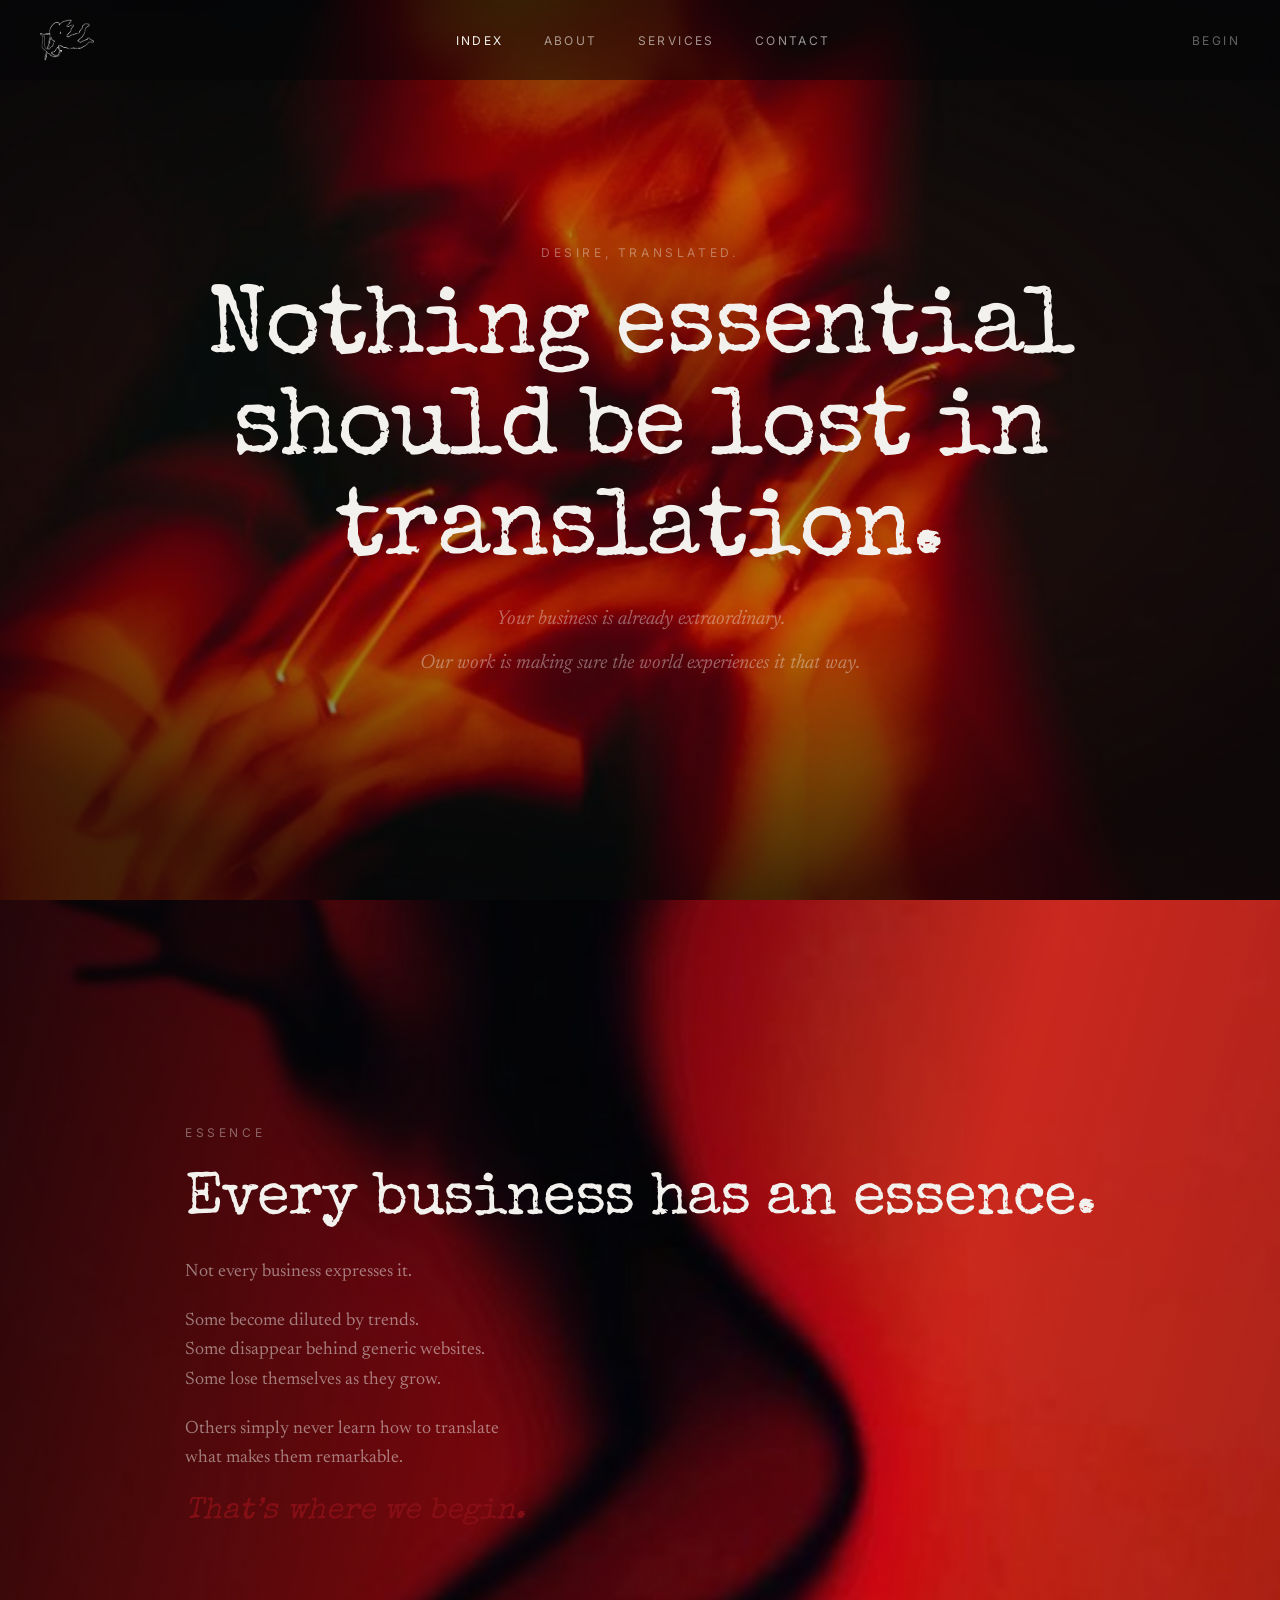
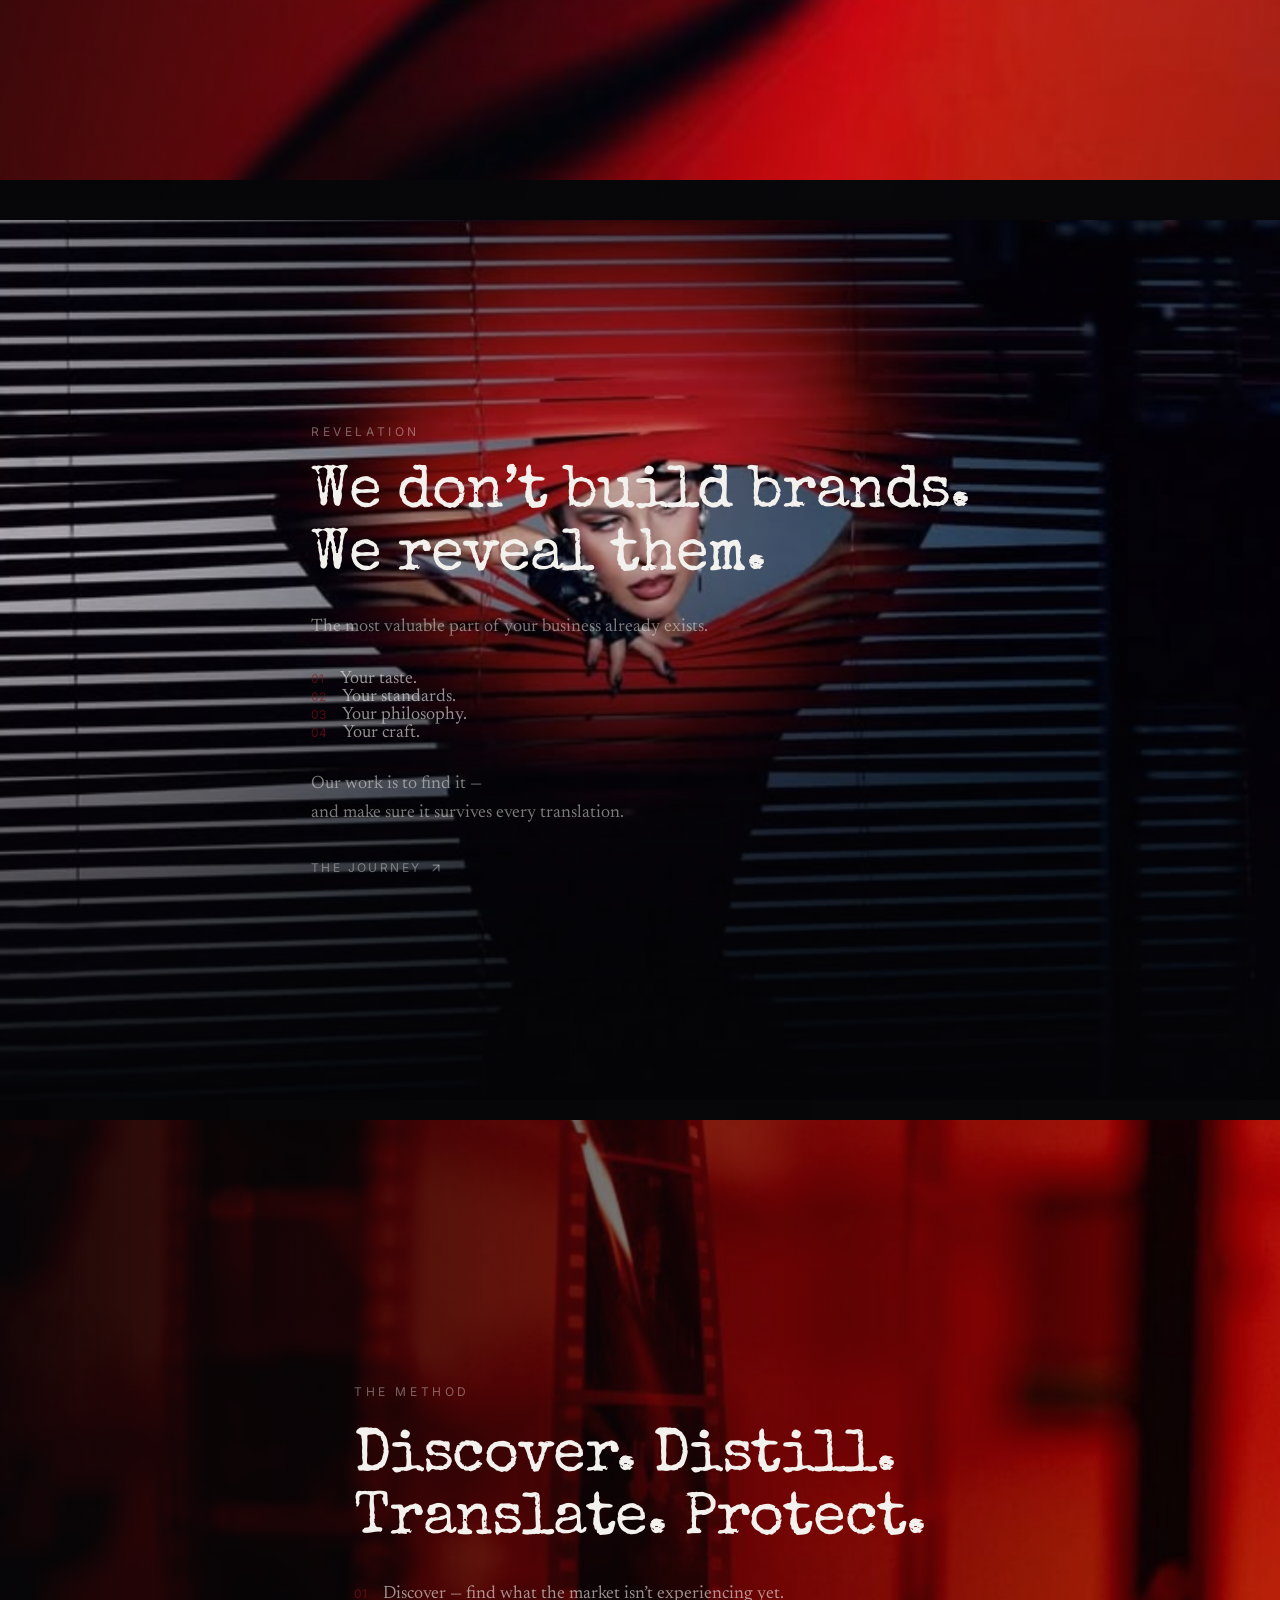
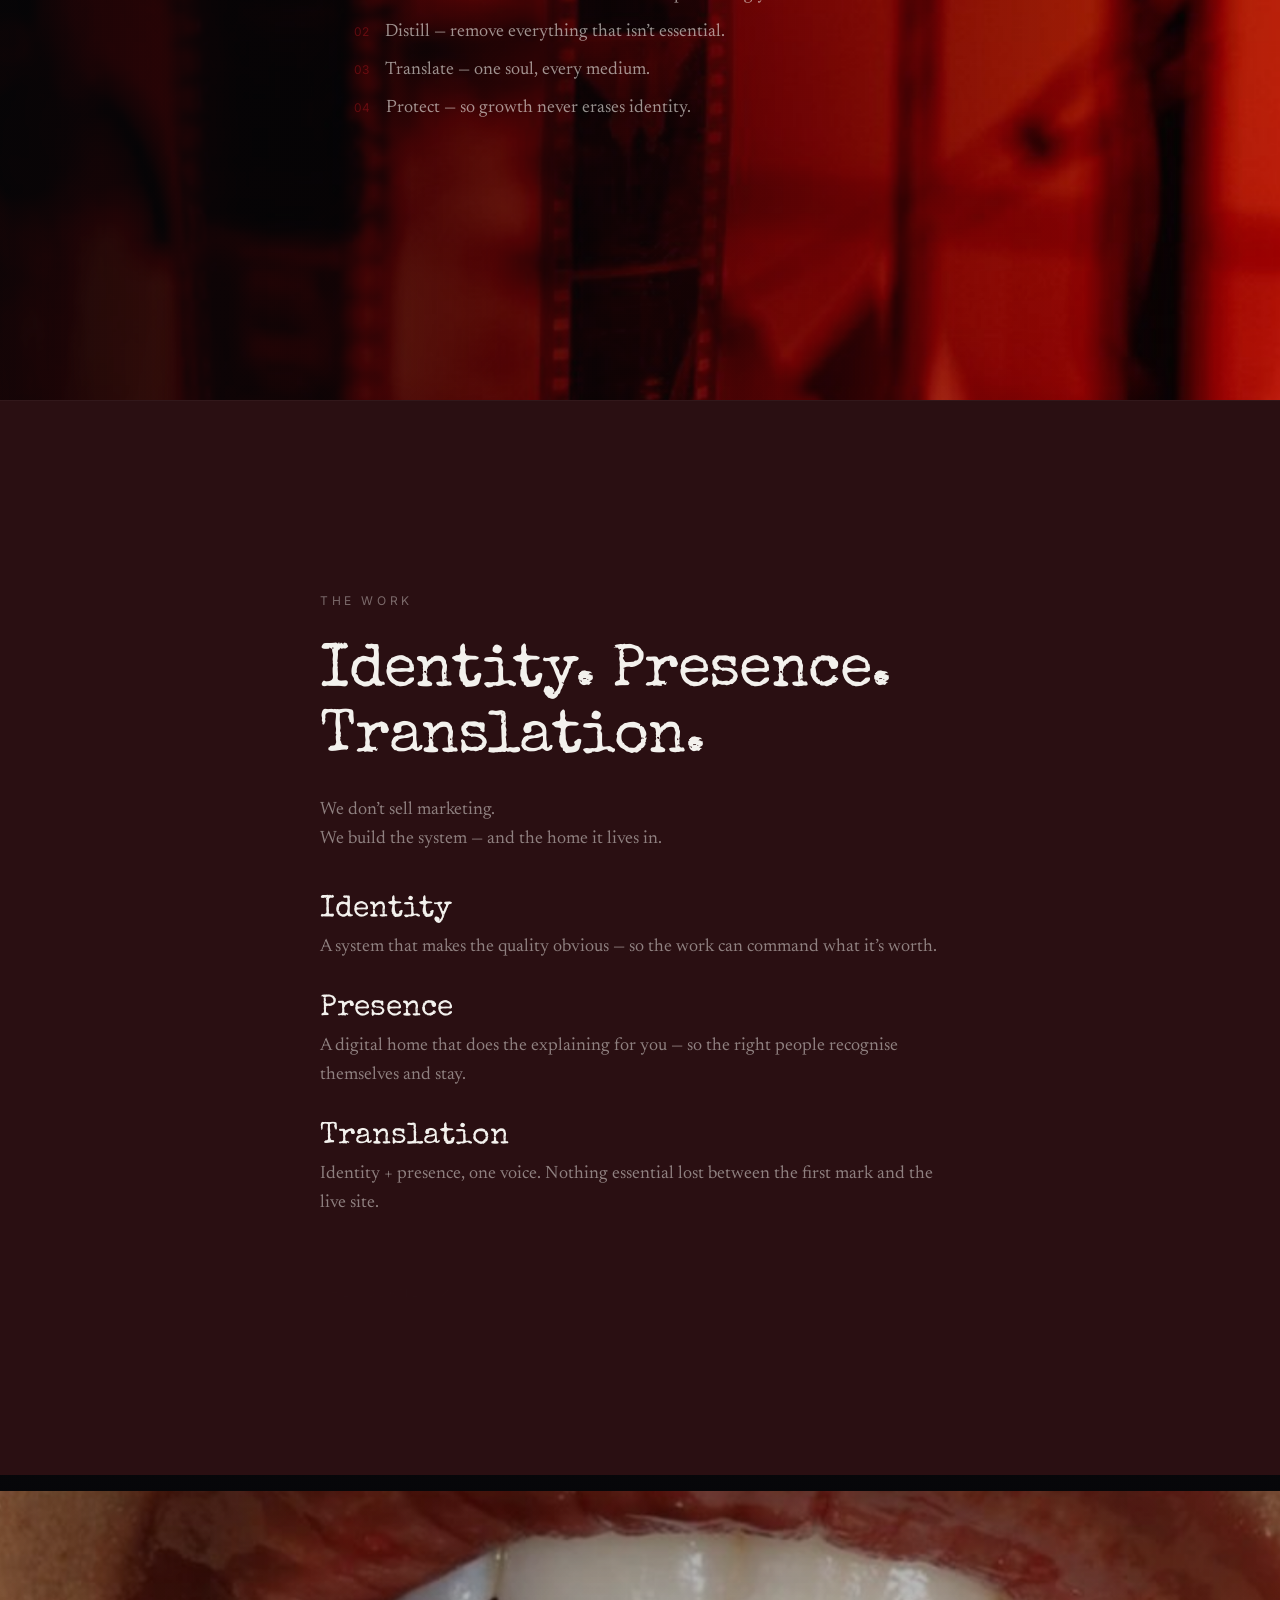
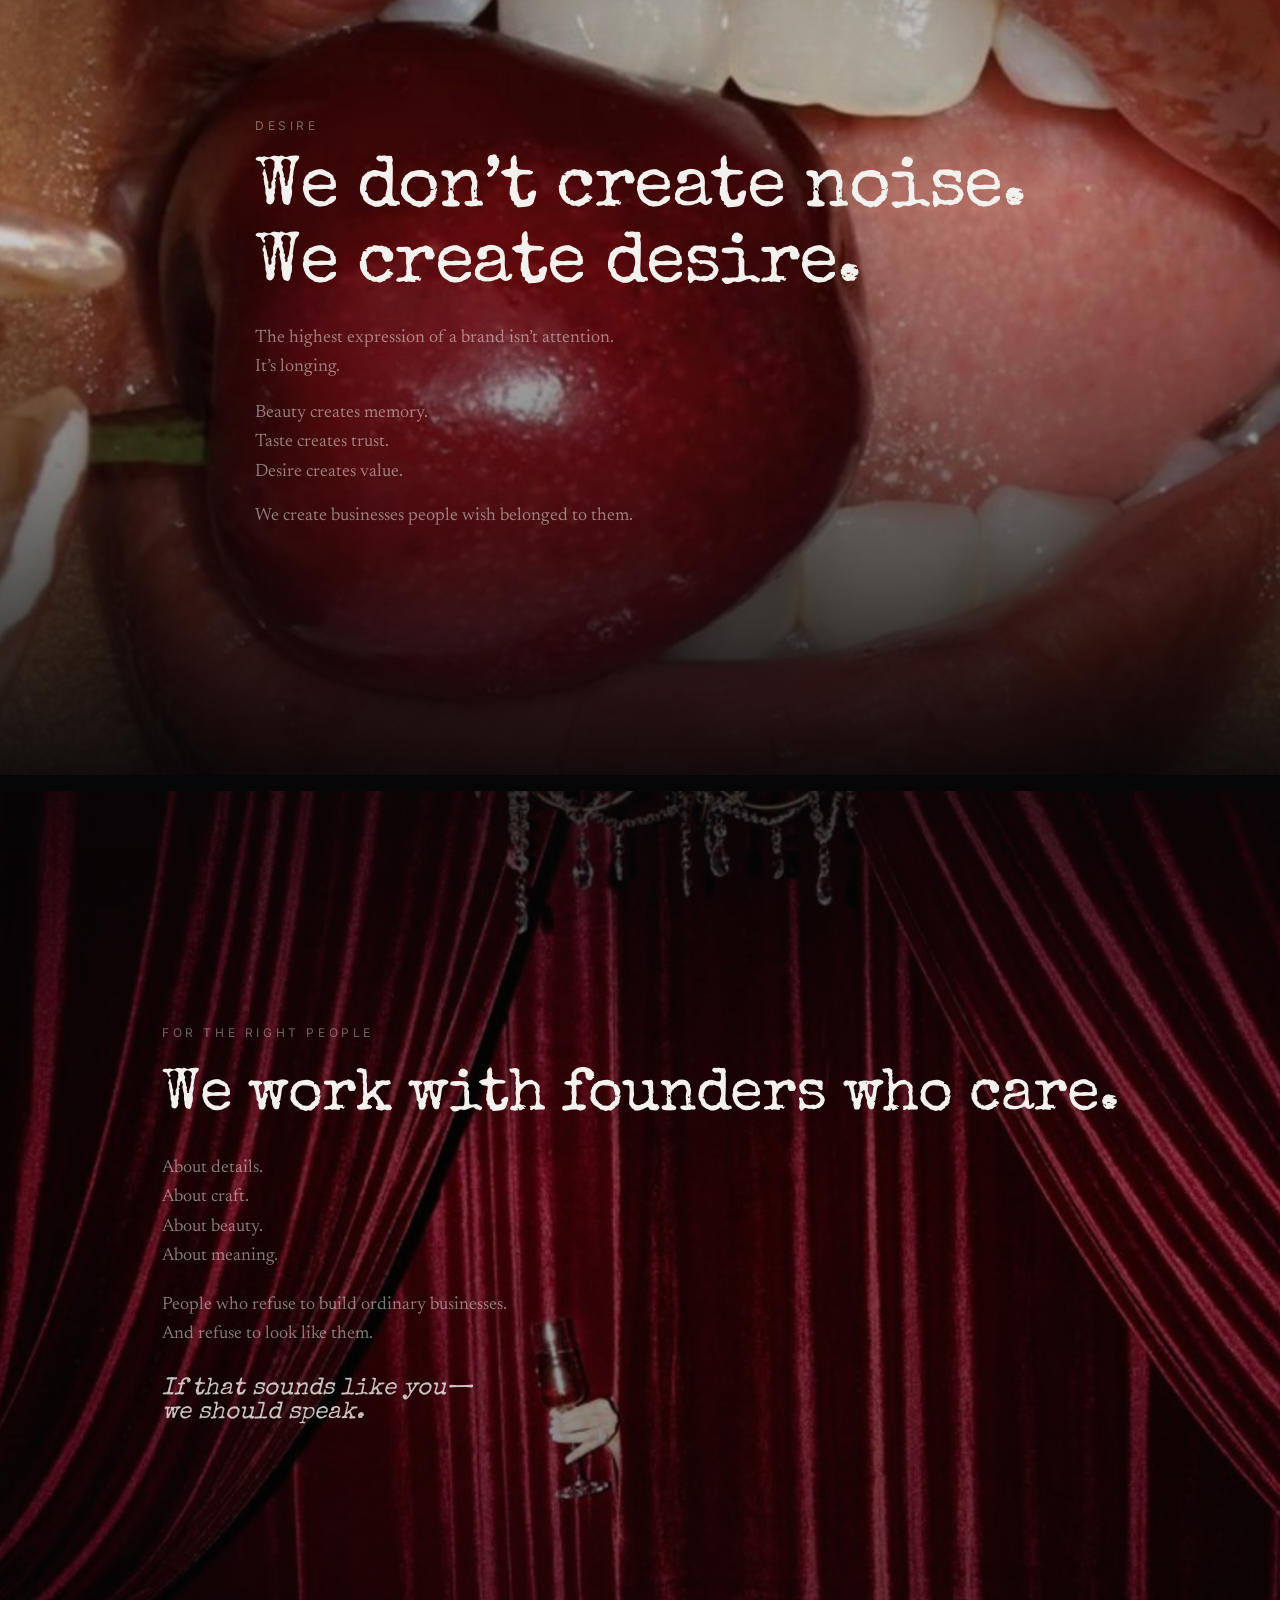
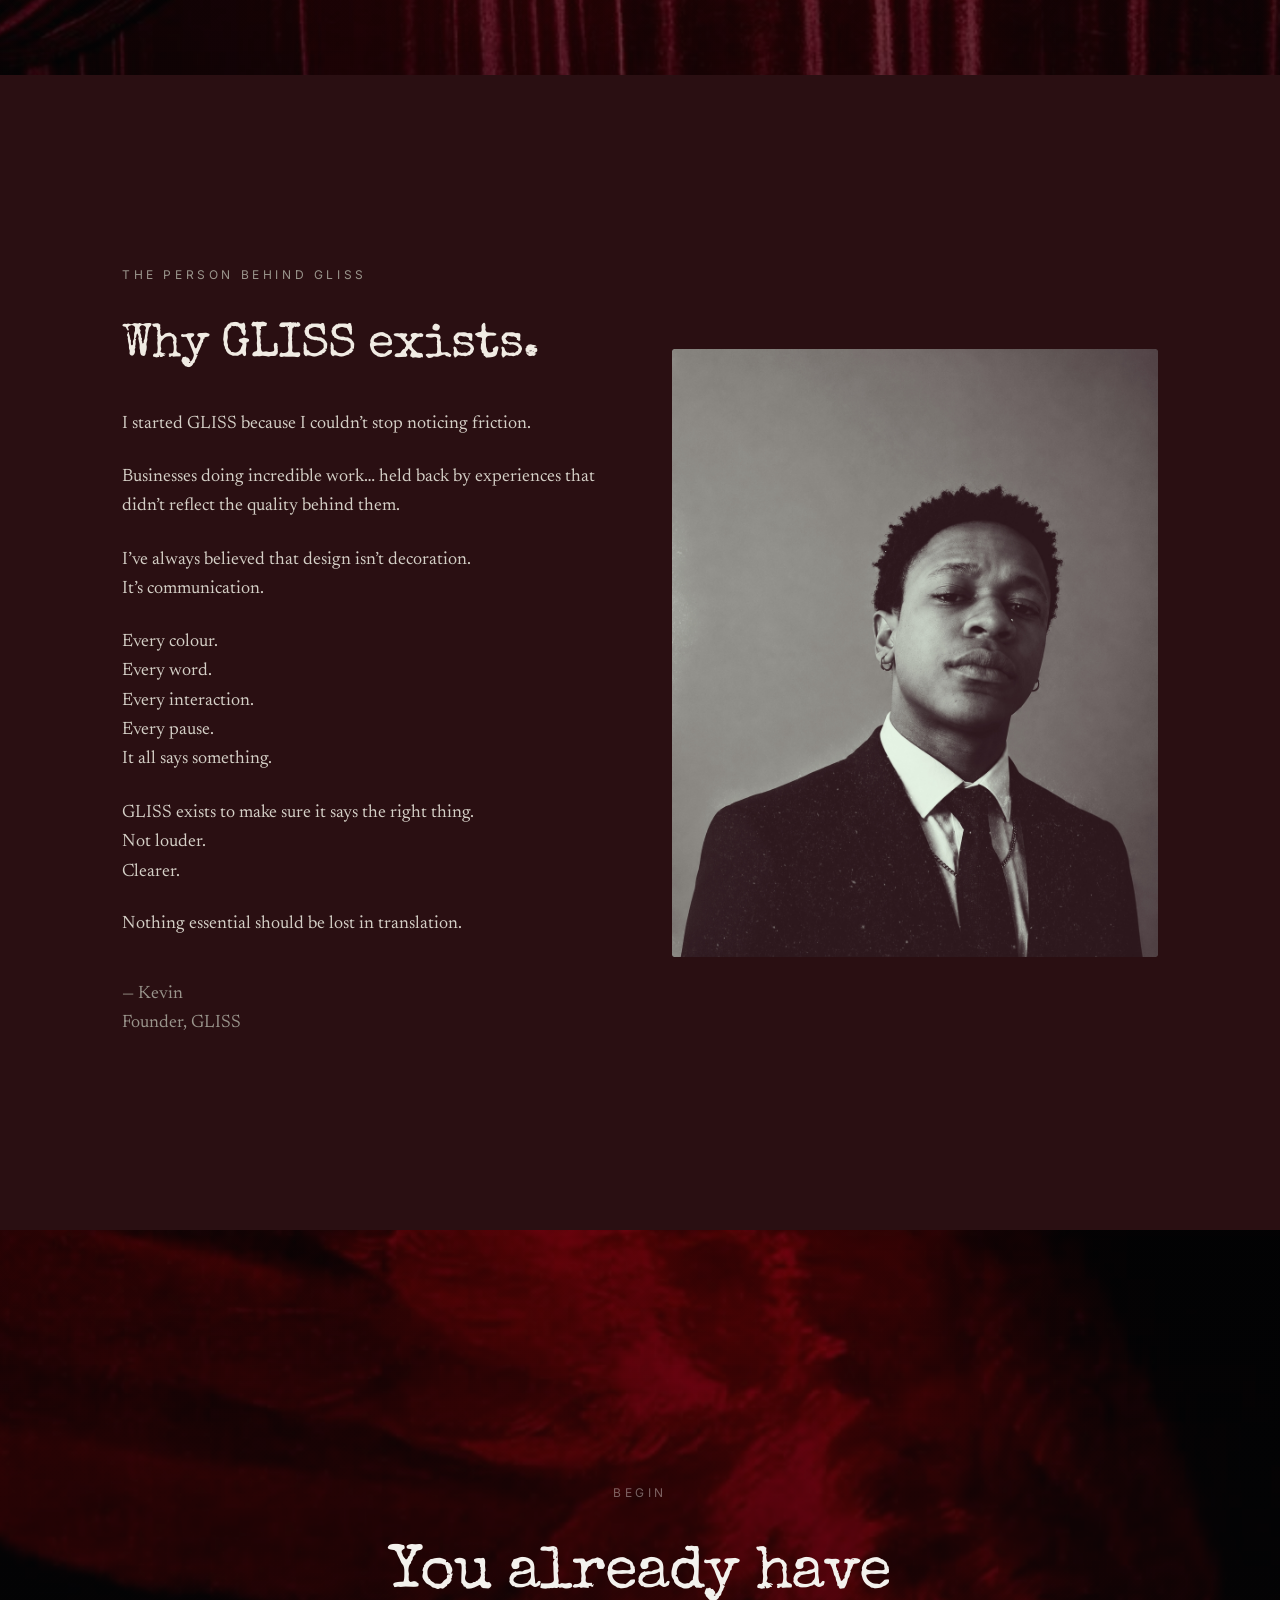
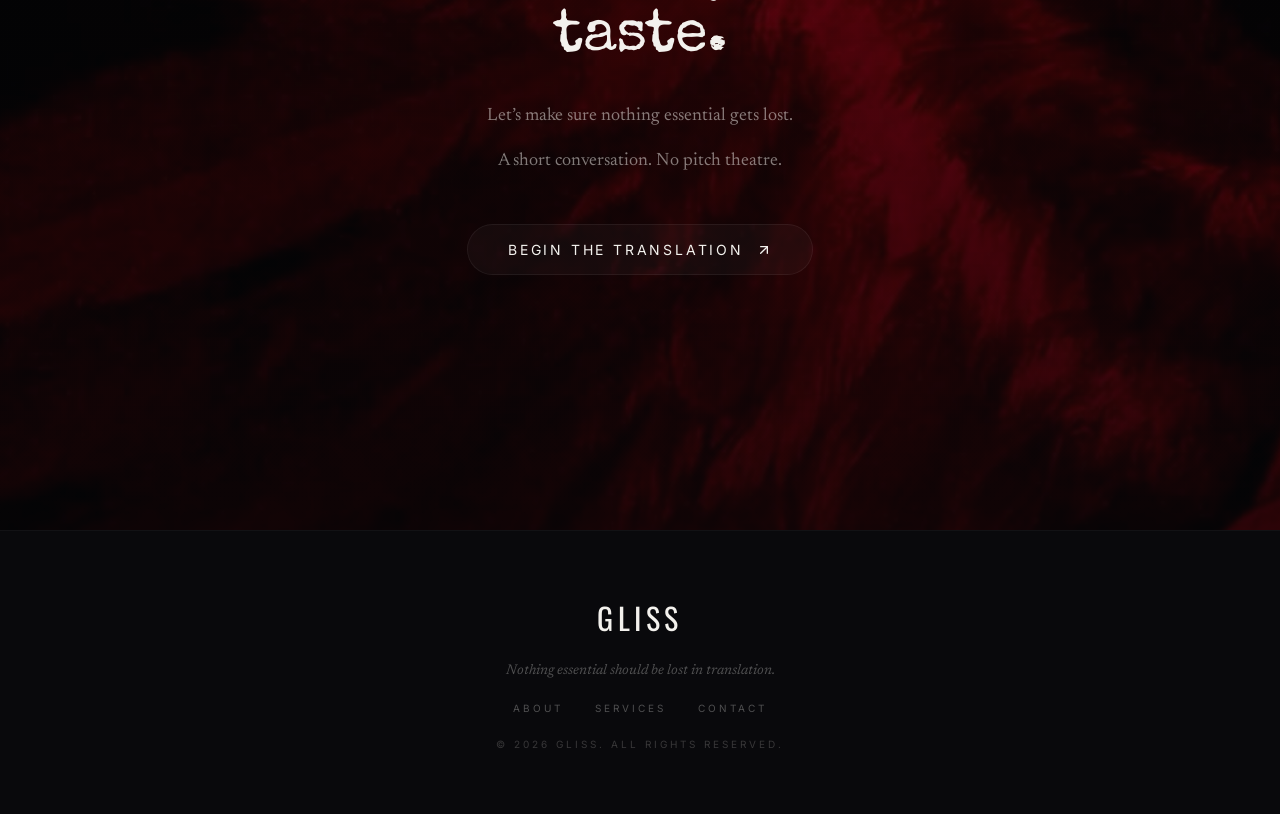
==== commit a1f61bb2: "Add files via upload" ====
--- a/index.html
+++ b/index.html
@@ -99,7 +99,6 @@
         <p class="outcome reveal" data-delay=".42"><span class="outcome-num">02</span>Your standards.</p>
         <p class="outcome reveal" data-delay=".49"><span class="outcome-num">03</span>Your philosophy.</p>
         <p class="outcome reveal" data-delay=".56"><span class="outcome-num">04</span>Your craft.</p>
-        <p class="outcome reveal" data-delay=".63"><span class="outcome-num">05</span>One voice across every touchpoint.</p>
       </div>
       <p class="body-lg reveal" data-delay=".75" style="margin-top:1.75rem;opacity:0.85;">Our work is to find it —<br>and make sure it survives every translation.</p>
       <div class="reveal" data-delay=".85" style="margin-top:2rem;">
@@ -132,7 +131,7 @@
 </section>
 
 <!-- THE WORK (snippet — no prices) -->
-<section class="section section-lg border-top" style="background:var(--dark);">
+<section class="section section-lg border-top" style="background:#2a0f12;">
   <div class="container" style="max-width:40rem;margin:0 auto;text-align:left;">
     <div class="reveal"><span class="elabel" style="margin-bottom:2rem;display:block;">The work</span></div>
     <h2 class="h2 sz-s4 reveal" data-delay=".05" style="margin-bottom:1.5rem;">Identity. Presence. Translation.</h2>
@@ -196,7 +195,7 @@
 </section>
 
 <!-- THE PERSON BEHIND GLISS -->
-<section class="section section-lg founder-section" style="background:#1c1b19 !important; color:#e8e4dc !important;">
+<section class="section section-lg founder-section" style="background:#2a0f12 !important; color:#e8e4dc !important;">
   <div class="founder-grid" style="max-width:1100px;margin:0 auto;padding:0 2rem;">
     <div class="reveal-x">
       <span class="elabel" style="margin-bottom:2.5rem;display:block;color:#9a958c !important;">The person behind GLISS</span>
@@ -227,7 +226,7 @@
   <div class="hero-ov ov-contact-h"></div>
   <div class="home-ct w-2xl center">
     <div class="reveal"><span class="elabel" style="margin-bottom:2.75rem;display:block;">Begin</span></div>
-    <h2 class="h2 sz-s3 reveal" data-delay=".1">The business already exists.</h2>
+    <h2 class="h2 sz-s3 reveal" data-delay=".1">You already have taste.</h2>
     <p class="body-lg reveal" data-delay=".25" style="margin-top:2rem;max-width:26rem;margin-left:auto;margin-right:auto;opacity:0.9;">Let’s make sure nothing essential gets lost.</p>
     <p class="body-lg reveal" data-delay=".35" style="margin-top:1rem;opacity:0.75;">A short conversation. No pitch theatre.</p>
     <div class="reveal" data-delay=".5" style="margin-top:3rem;">
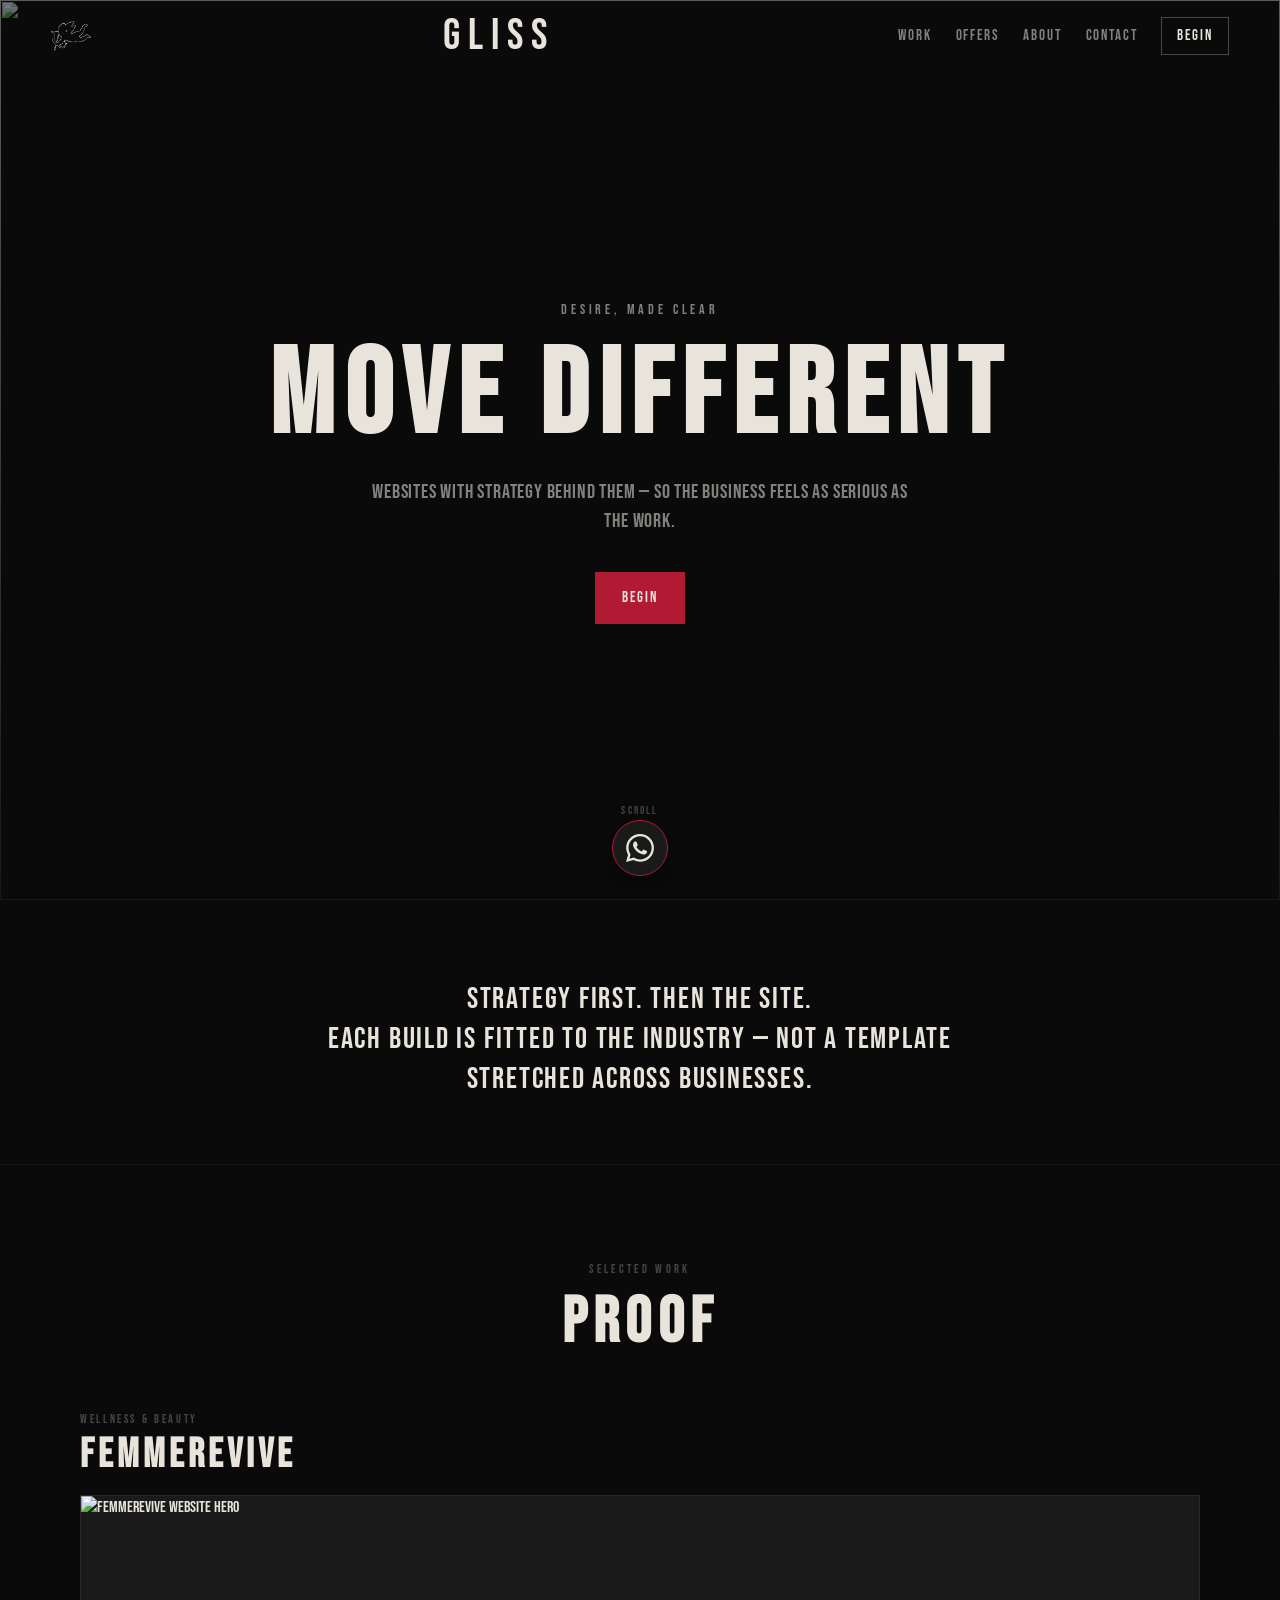
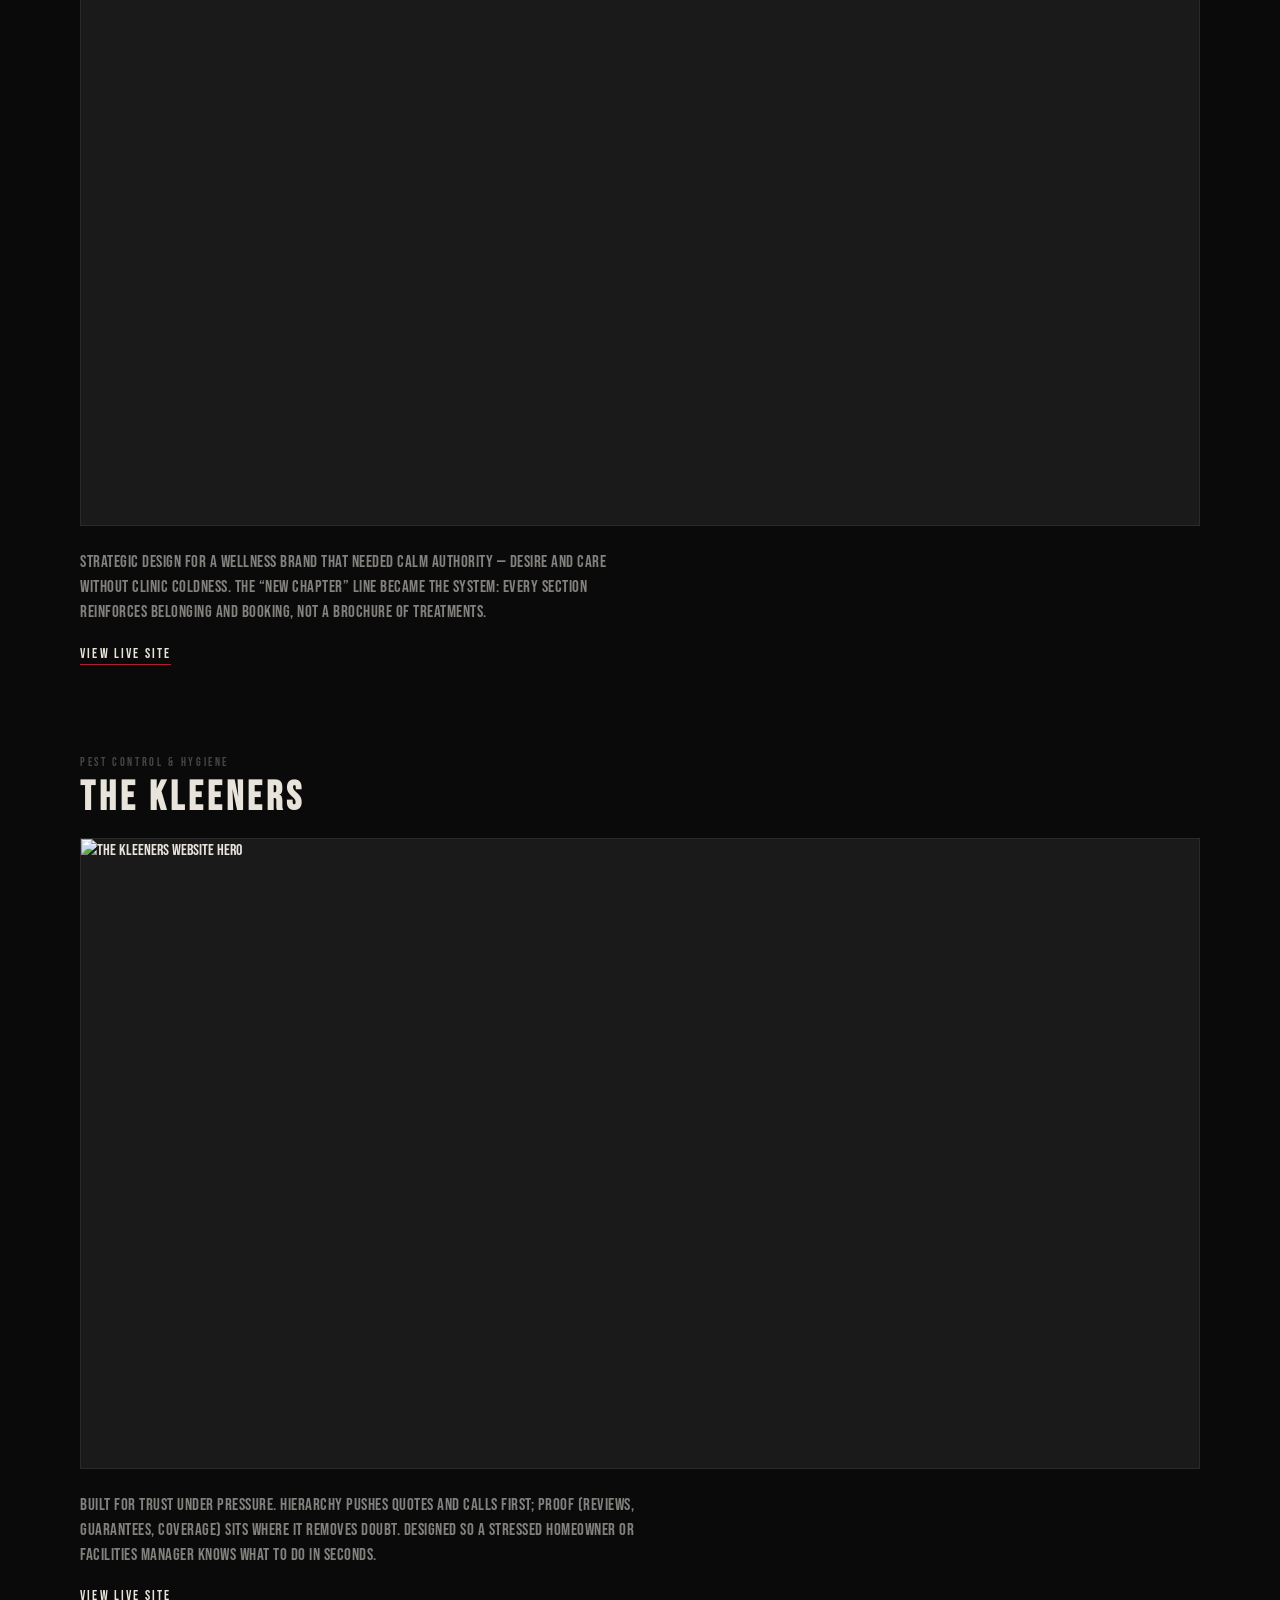
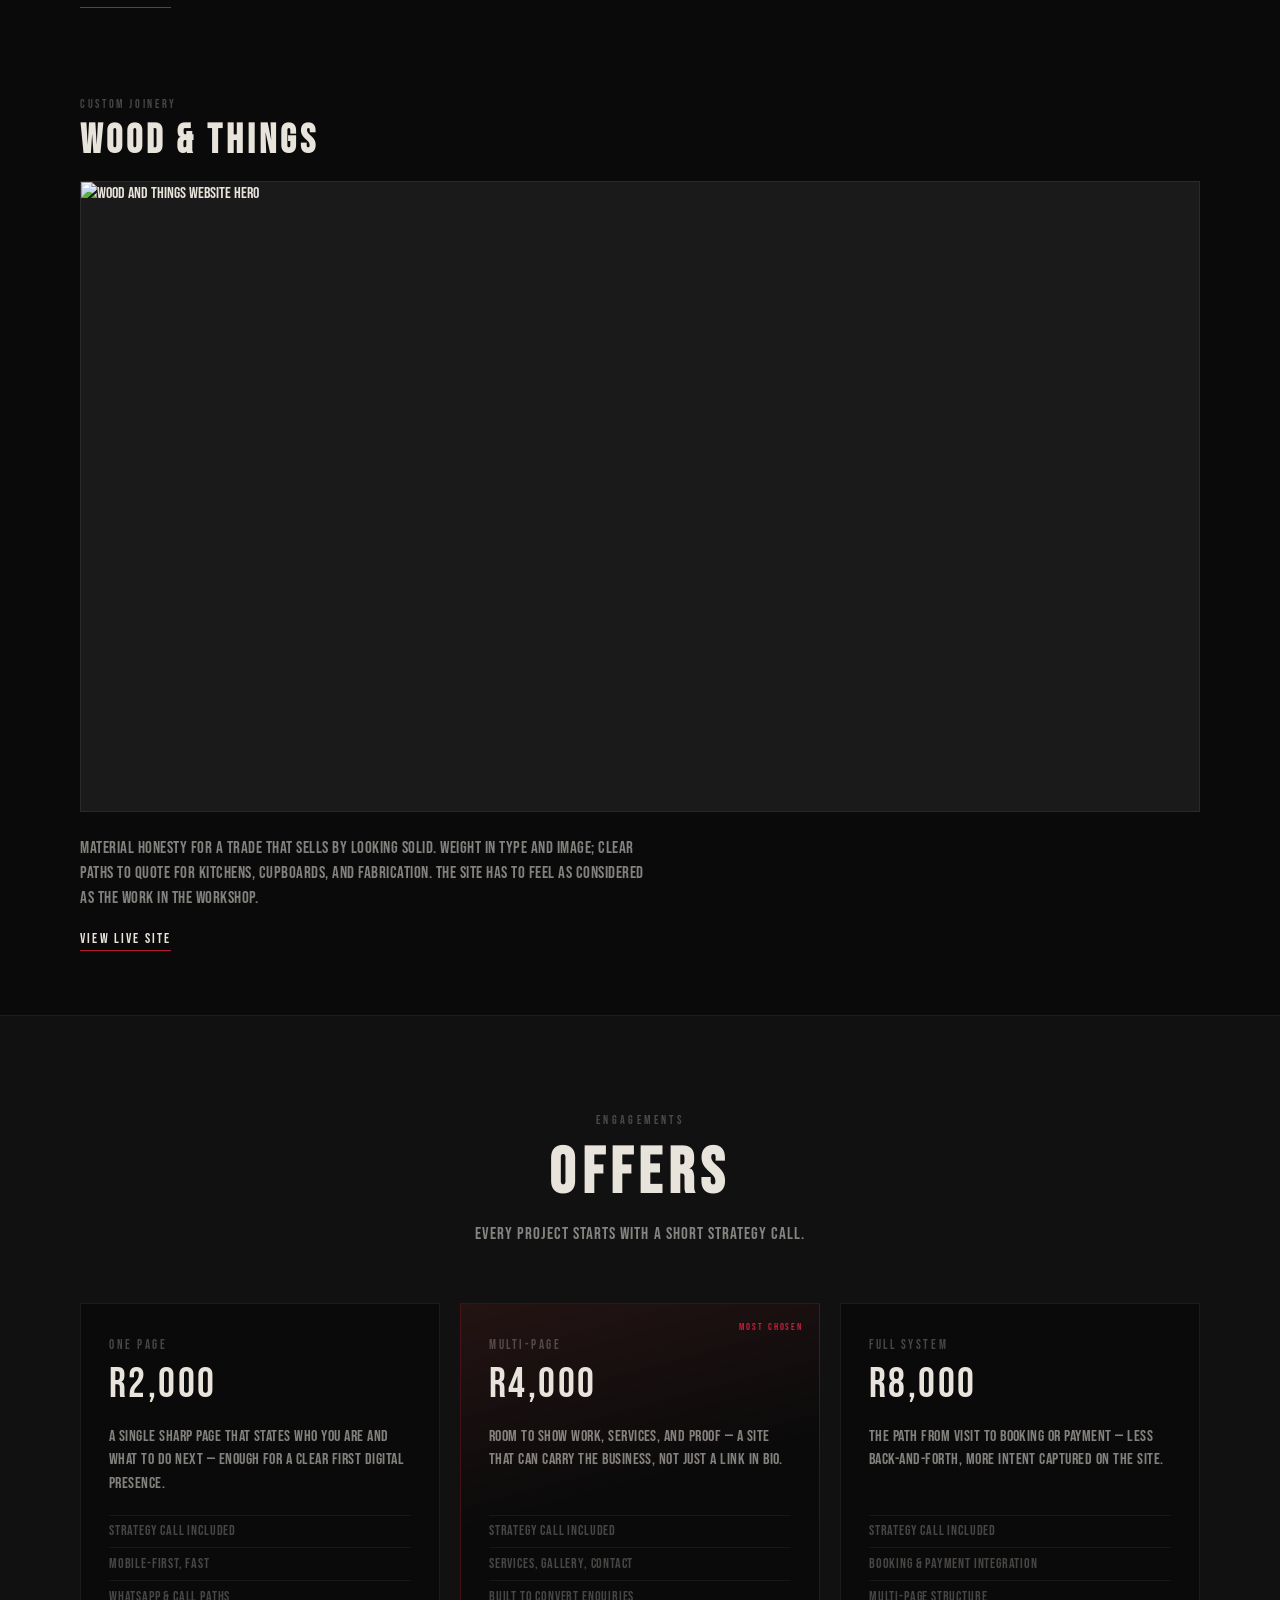
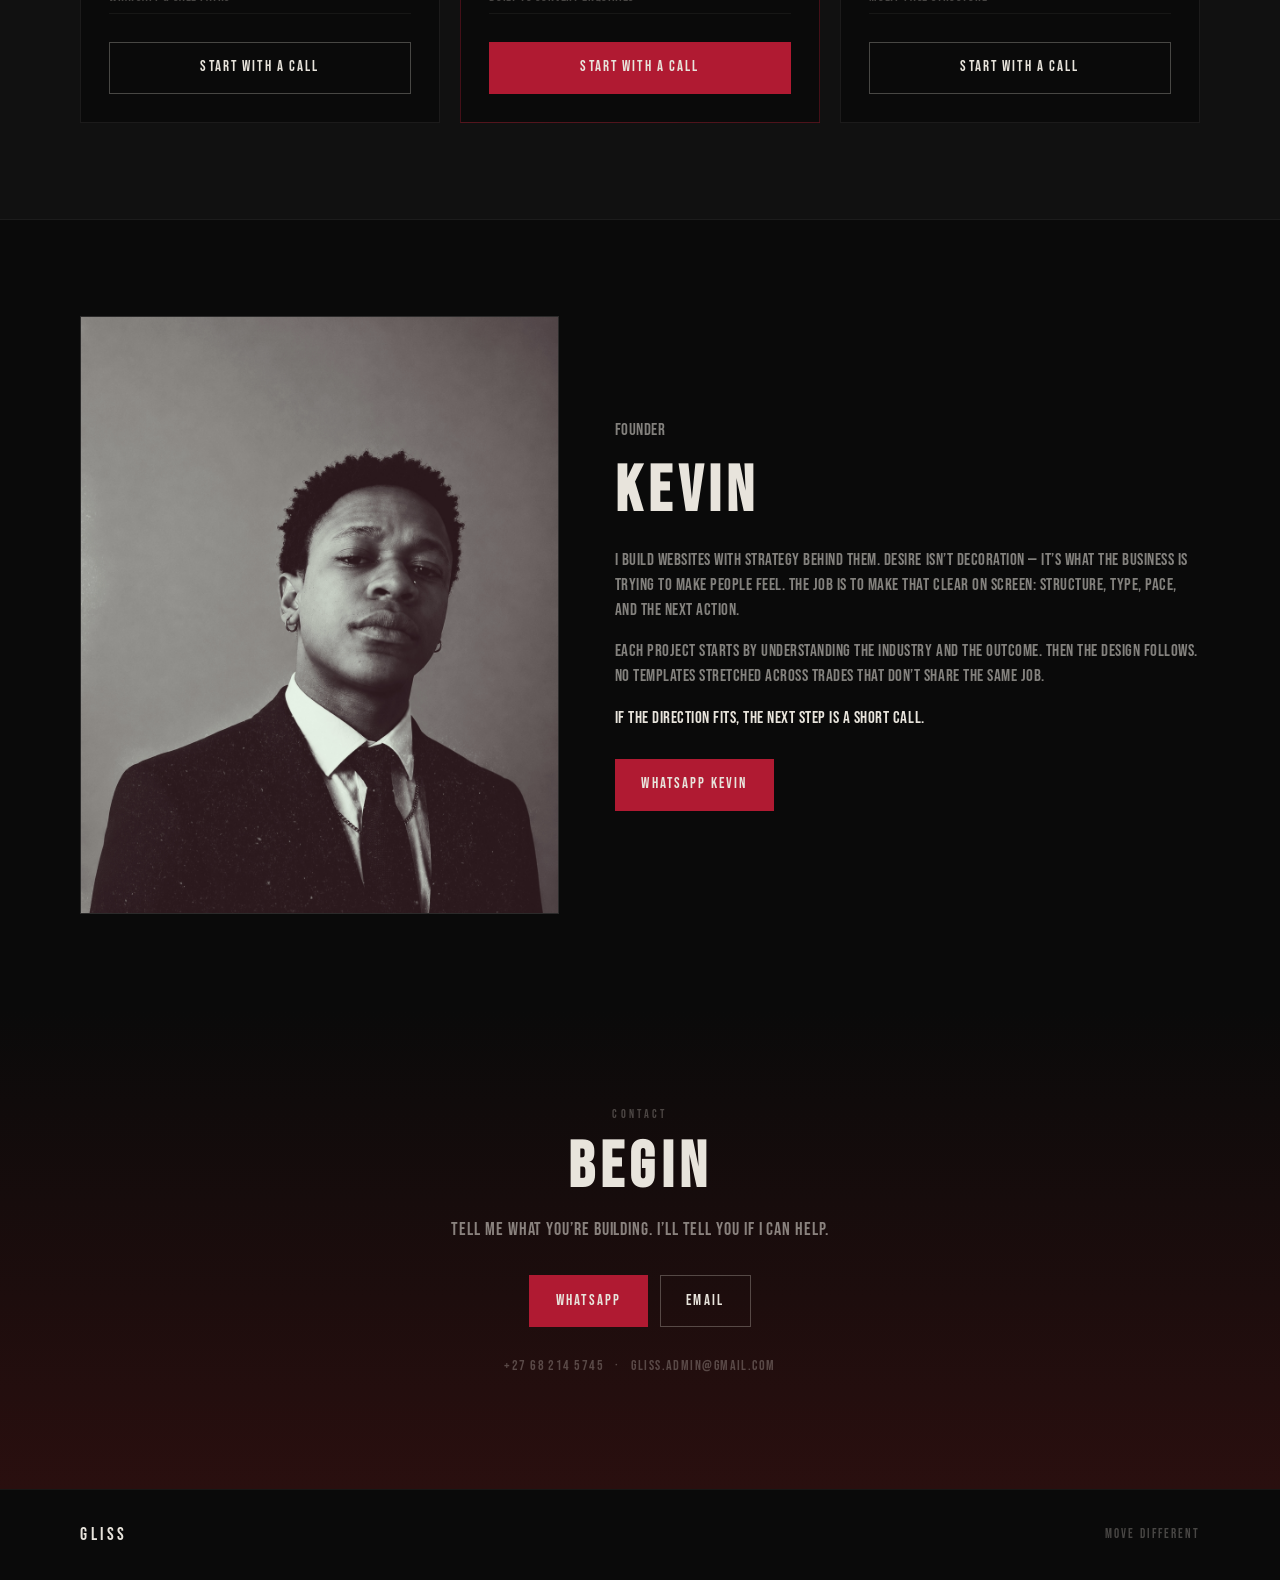
==== commit 97eb1413: "Add files via upload" ====
--- a/index.html
+++ b/index.html
@@ -1,254 +1,235 @@
-<!doctype html>
+<!DOCTYPE html>
 <html lang="en">
 <head>
-<meta charset="UTF-8">
-<link rel="icon" href="data:image/svg+xml,<svg xmlns='http://www.w3.org/2000/svg' viewBox='0 0 100 100'><text y='.9em' font-size='90' font-family='serif' font-weight='400' fill='%23f5f3ef'>G</text></svg>">
-<meta name="viewport" content="width=device-width, initial-scale=1.0">
-<meta name="description" content="GLISS — Desire, translated. Nothing essential should be lost in translation. We reveal and protect the essence of extraordinary businesses.">
-<title>GLISS — Desire, translated.</title>
-<link rel="stylesheet" href="style.css">
-<link rel="stylesheet" href="gliss-animations.css">
+  <meta charset="UTF-8" />
+  <meta name="viewport" content="width=device-width, initial-scale=1.0" />
+  <meta name="description" content="GLISS — Websites with strategy behind them. Move different." />
+  <title>GLISS — Move Different</title>
+  <link rel="preconnect" href="https://fonts.googleapis.com" />
+  <link rel="preconnect" href="https://fonts.gstatic.com" crossorigin />
+  <link href="https://fonts.googleapis.com/css2?family=Bebas+Neue&display=swap" rel="stylesheet" />
+  <link rel="stylesheet" href="style.css" />
 </head>
 <body>
-
-<nav class="navbar" id="navbar">
-  <div class="nav-inner">
-    <a href="index.html" class="nav-logo" aria-label="GLISS"><img src="images/logo.png" alt="GLISS" width="140" height="42"></a>
-    <div class="nav-links">
-      <a href="index.html" class="nav-link active">Index</a>
-      <a href="about.html" class="nav-link">About</a>
-      <a href="services.html" class="nav-link">Services</a>
-      <a href="contact.html" class="nav-link">Contact</a>
+  <header class="site-header" id="header">
+    <a href="#top" class="header-mark" aria-label="GLISS home">
+      <img src="images/logo.png" alt="GLISS" class="logo-mark" width="48" height="48" />
+    </a>
+    <a href="#top" class="header-wordmark">GLISS</a>
+    <button class="nav-toggle" id="navToggle" aria-label="Open menu" aria-expanded="false">
+      <span></span><span></span><span></span>
+    </button>
+    <nav class="header-nav" id="nav">
+      <a href="#work">Work</a>
+      <a href="#offers">Offers</a>
+      <a href="#founder">About</a>
+      <a href="#contact">Contact</a>
+      <a href="https://wa.me/27682145745?text=Hi%20Kevin%20—%20I%27d%20like%20to%20talk%20about%20a%20site" class="nav-begin" target="_blank" rel="noopener">Begin</a>
+    </nav>
+  </header>
+
+  <main id="top">
+    <section class="hero">
+      <div class="hero-bg">
+        <img src="images/hero.jpg" alt="" />
+        <div class="hero-overlay"></div>
+      </div>
+      <div class="hero-content">
+        <p class="hero-label">Desire, made clear</p>
+        <h1 class="hero-title">Move different</h1>
+        <p class="hero-sub">
+          Websites with strategy behind them — so the business feels as serious as the work.
+        </p>
+        <a href="https://wa.me/27682145745?text=Hi%20Kevin%20—%20I%27d%20like%20to%20talk%20about%20a%20site" class="btn btn-primary" target="_blank" rel="noopener">Begin</a>
+      </div>
+      <a href="#position" class="scroll-cue" aria-label="Scroll">
+        <span>Scroll</span>
+        <span class="scroll-line"></span>
+      </a>
+    </section>
+
+    <section class="position" id="position">
+      <div class="container narrow">
+        <p class="position-text">
+          Strategy first. Then the site.<br />
+          Each build is fitted to the industry — not a template stretched across businesses.
+        </p>
+      </div>
+    </section>
+
+    <section class="work" id="work">
+      <div class="container">
+        <header class="section-head">
+          <p class="section-label">Selected work</p>
+          <h2 class="section-title">Proof</h2>
+        </header>
+
+        <article class="case" data-reveal>
+          <div class="case-meta">
+            <span class="case-tag">Wellness &amp; beauty</span>
+            <h3 class="case-name">FemmeRevive</h3>
+          </div>
+          <a href="https://femmerevive.co/" class="case-frame" target="_blank" rel="noopener">
+            <img src="images/work-femmerevive.jpg" alt="FemmeRevive website hero" />
+          </a>
+          <div class="case-body">
+            <p class="case-strategy">
+              Strategic design for a wellness brand that needed calm authority — desire and care without clinic coldness. The “new chapter” line became the system: every section reinforces belonging and booking, not a brochure of treatments.
+            </p>
+            <a href="https://femmerevive.co/" class="case-link" target="_blank" rel="noopener">View live site</a>
+          </div>
+        </article>
+
+        <article class="case" data-reveal>
+          <div class="case-meta">
+            <span class="case-tag">Pest control &amp; hygiene</span>
+            <h3 class="case-name">The Kleeners</h3>
+          </div>
+          <a href="https://thekleeners.co.za/" class="case-frame" target="_blank" rel="noopener">
+            <img src="images/work-kleeners.jpg" alt="The Kleeners website hero" />
+          </a>
+          <div class="case-body">
+            <p class="case-strategy">
+              Built for trust under pressure. Hierarchy pushes quotes and calls first; proof (reviews, guarantees, coverage) sits where it removes doubt. Designed so a stressed homeowner or facilities manager knows what to do in seconds.
+            </p>
+            <a href="https://thekleeners.co.za/" class="case-link" target="_blank" rel="noopener">View live site</a>
+          </div>
+        </article>
+
+        <article class="case" data-reveal>
+          <div class="case-meta">
+            <span class="case-tag">Custom joinery</span>
+            <h3 class="case-name">Wood &amp; Things</h3>
+          </div>
+          <a href="https://woodandthingsza.co.za/" class="case-frame" target="_blank" rel="noopener">
+            <img src="images/work-woodandthings.jpg" alt="Wood and Things website hero" />
+          </a>
+          <div class="case-body">
+            <p class="case-strategy">
+              Material honesty for a trade that sells by looking solid. Weight in type and image; clear paths to quote for kitchens, cupboards, and fabrication. The site has to feel as considered as the work in the workshop.
+            </p>
+            <a href="https://woodandthingsza.co.za/" class="case-link" target="_blank" rel="noopener">View live site</a>
+          </div>
+        </article>
+      </div>
+    </section>
+
+    <section class="offers" id="offers">
+      <div class="container">
+        <header class="section-head">
+          <p class="section-label">Engagements</p>
+          <h2 class="section-title">Offers</h2>
+          <p class="section-lead">Every project starts with a short strategy call.</p>
+        </header>
+
+        <div class="offer-grid">
+          <article class="offer-card" data-reveal>
+            <p class="offer-tier">One page</p>
+            <p class="offer-price">R2,000</p>
+            <p class="offer-result">
+              A single sharp page that states who you are and what to do next — enough for a clear first digital presence.
+            </p>
+            <ul class="offer-notes">
+              <li>Strategy call included</li>
+              <li>Mobile-first, fast</li>
+              <li>WhatsApp &amp; call paths</li>
+            </ul>
+            <a href="https://wa.me/27682145745?text=Hi%20Kevin%20—%20I%27m%20interested%20in%20the%20R2000%20one-page%20site" class="btn btn-ghost" target="_blank" rel="noopener">Start with a call</a>
+          </article>
+
+          <article class="offer-card offer-featured" data-reveal>
+            <p class="offer-badge">Most chosen</p>
+            <p class="offer-tier">Multi-page</p>
+            <p class="offer-price">R4,000</p>
+            <p class="offer-result">
+              Room to show work, services, and proof — a site that can carry the business, not just a link in bio.
+            </p>
+            <ul class="offer-notes">
+              <li>Strategy call included</li>
+              <li>Services, gallery, contact</li>
+              <li>Built to convert enquiries</li>
+            </ul>
+            <a href="https://wa.me/27682145745?text=Hi%20Kevin%20—%20I%27m%20interested%20in%20the%20R4000%20multi-page%20site" class="btn btn-primary" target="_blank" rel="noopener">Start with a call</a>
+          </article>
+
+          <article class="offer-card" data-reveal>
+            <p class="offer-tier">Full system</p>
+            <p class="offer-price">R8,000</p>
+            <p class="offer-result">
+              The path from visit to booking or payment — less back-and-forth, more intent captured on the site.
+            </p>
+            <ul class="offer-notes">
+              <li>Strategy call included</li>
+              <li>Booking &amp; payment integration</li>
+              <li>Multi-page structure</li>
+            </ul>
+            <a href="https://wa.me/27682145745?text=Hi%20Kevin%20—%20I%27m%20interested%20in%20the%20R8000%20site%20with%20booking" class="btn btn-ghost" target="_blank" rel="noopener">Start with a call</a>
+          </article>
+        </div>
+      </div>
+    </section>
+
+    <section class="founder" id="founder">
+      <div class="container founder-grid">
+        <div class="founder-visual" data-reveal>
+          <img src="images/founder.jpg" alt="Kevin, founder of GLISS" />
+        </div>
+        <div class="founder-copy" data-reveal>
+          <p class="section-label">Founder</p>
+          <h2 class="section-title">Kevin</h2>
+          <p>
+            I build websites with strategy behind them. Desire isn’t decoration — it’s what the business is trying to make people feel. The job is to make that clear on screen: structure, type, pace, and the next action.
+          </p>
+          <p>
+            Each project starts by understanding the industry and the outcome. Then the design follows. No templates stretched across trades that don’t share the same job.
+          </p>
+          <p class="founder-close">
+            If the direction fits, the next step is a short call.
+          </p>
+          <a href="https://wa.me/27682145745?text=Hi%20Kevin%20—%20I%27d%20like%20to%20talk%20about%20a%20site" class="btn btn-primary" target="_blank" rel="noopener">WhatsApp Kevin</a>
+        </div>
+      </div>
+    </section>
+
+    <section class="contact" id="contact">
+      <div class="container narrow contact-inner" data-reveal>
+        <p class="section-label">Contact</p>
+        <h2 class="section-title">Begin</h2>
+        <p class="contact-lead">
+          Tell me what you’re building. I’ll tell you if I can help.
+        </p>
+        <div class="contact-actions">
+          <a href="https://wa.me/27682145745?text=Hi%20Kevin%20—%20I%27d%20like%20to%20talk%20about%20a%20site" class="btn btn-primary" target="_blank" rel="noopener">WhatsApp</a>
+          <a href="mailto:gliss.admin@gmail.com" class="btn btn-ghost">Email</a>
+        </div>
+        <p class="contact-details">
+          <a href="https://wa.me/27682145745">+27 68 214 5745</a>
+          <span class="dot">·</span>
+          <a href="mailto:gliss.admin@gmail.com">gliss.admin@gmail.com</a>
+        </p>
+      </div>
+    </section>
+  </main>
+
+  <footer class="site-footer">
+    <div class="container footer-inner">
+      <span class="footer-word">GLISS</span>
+      <span class="footer-tag">Move different</span>
     </div>
-    <div class="nav-actions">
-      <a href="https://wa.me/27714636308?text=Hi%20GLISS%20%E2%80%94%20I%27d%20like%20to%20begin%20a%20conversation%20about%20translating%20my%20business." target="_blank" rel="noopener" class="nav-cta">Begin</a>
-      <button class="nav-toggle" id="navToggle" aria-label="Menu">
-        <svg width="20" height="20" viewBox="0 0 24 24" fill="none" stroke="currentColor" stroke-width="2" stroke-linecap="round"><line x1="3" y1="6" x2="21" y2="6"/><line x1="3" y1="12" x2="21" y2="12"/><line x1="3" y1="18" x2="21" y2="18"/></svg>
-      </button>
-    </div>
-  </div>
-</nav>
-
-<div class="mobile-menu" id="mobileMenu">
-  <button class="mobile-menu-close" id="mobileMenuClose" aria-label="Close">
-    <svg width="22" height="22" viewBox="0 0 24 24" fill="none" stroke="currentColor" stroke-width="2" stroke-linecap="round"><line x1="18" y1="6" x2="6" y2="18"/><line x1="6" y1="6" x2="18" y2="18"/></svg>
-  </button>
-  <a href="index.html" class="mobile-menu-link">Index</a>
-  <a href="about.html" class="mobile-menu-link">About</a>
-  <a href="services.html" class="mobile-menu-link">Services</a>
-  <a href="contact.html" class="mobile-menu-link">Contact</a>
-  <a href="https://wa.me/27714636308?text=Hi%20GLISS%20%E2%80%94%20I%27d%20like%20to%20begin%20a%20conversation%20about%20translating%20my%20business." target="_blank" rel="noopener" class="mobile-menu-cta">Begin →</a>
-</div>
-
-<!-- HERO (kept) -->
-<section class="hero">
-  <div class="cinema hero-bg" data-parallax="true">
-    <div class="cinema-inner">
-      <img src="images/hero-home.jpg" alt="Monolithic stone columns with electric blue glow">
-    </div>
-  </div>
-  <div class="hero-ov ov-home"></div>
-  <div class="pfield"></div>
-  <div class="hero-content compose-hero">
-    <span class="elabel enter-up" style="margin-bottom:2.5rem;">Desire, translated.</span>
-    <h1 class="h1 sz-s1 enter-up-lg" style="max-width:56rem;">Nothing essential should be lost in translation.</h1>
-    <p class="hero-sub enter-fade">Your business is already extraordinary.</p>
-    <p class="hero-sub enter-fade">Our work is making sure the world experiences it that way.</p>
-  </div>
-  <div class="scroll-hint">
-    <span>Scroll</span>
-    <div class="chev"><svg width="16" height="16" viewBox="0 0 24 24" fill="none" stroke="currentColor" stroke-width="2" stroke-linecap="round" stroke-linejoin="round"><path d="m6 9 6 6 6-6"/></svg></div>
-  </div>
-</section>
-
-<!-- ESSENCE -->
-<section class="home-sec">
-  <div class="cinema hero-bg" data-parallax="true">
-    <div class="cinema-inner">
-      <img src="images/hero-interior.jpg" alt="Essence — form not fully expressed">
-    </div>
-  </div>
-  <div class="hero-ov ov-essence"></div>
-  <div class="home-ct type-zone type-essence">
-    <div class="type-panel">
-      <div class="reveal"><span class="elabel" style="margin-bottom:1.75rem;display:block;">Essence</span></div>
-      <h2 class="h2 sz-s4 reveal" data-delay=".1">Every business has an essence.</h2>
-      <p class="body-lg reveal" data-delay=".25" style="margin-top:1.5rem;">Not every business expresses it.</p>
-      <p class="body-lg reveal" data-delay=".4" style="margin-top:1.25rem;">Some become diluted by trends.<br>Some disappear behind generic websites.<br>Some lose themselves as they grow.</p>
-      <p class="body-lg reveal" data-delay=".55" style="margin-top:1.25rem;">Others simply never learn how to translate<br>what makes them remarkable.</p>
-      <p class="friction reveal" data-delay=".7" style="margin-top:1.5rem;">That’s where we begin.</p>
-    </div>
-  </div>
-</section>
-
-<!-- REVELATION -->
-<section class="home-sec">
-  <div class="cinema hero-bg" data-parallax="true">
-    <div class="cinema-inner">
-      <img src="images/hero-systems.jpg" alt="Revelation — what was hidden, made visible">
-    </div>
-  </div>
-  <div class="hero-ov ov-revelation"></div>
-  <div class="home-ct type-zone type-revelation">
-    <div class="type-panel">
-      <div class="reveal"><span class="elabel" style="margin-bottom:1.5rem;display:block;">Revelation</span></div>
-      <h2 class="h2 sz-s3 reveal" data-delay=".1">We don’t build brands.<br>We reveal them.</h2>
-      <p class="body-lg reveal" data-delay=".25" style="margin-top:1.5rem;">The most valuable part of your business already exists.</p>
-      <div class="space-y-4" style="margin-top:1.75rem;">
-        <p class="outcome reveal" data-delay=".35"><span class="outcome-num">01</span>Your taste.</p>
-        <p class="outcome reveal" data-delay=".42"><span class="outcome-num">02</span>Your standards.</p>
-        <p class="outcome reveal" data-delay=".49"><span class="outcome-num">03</span>Your philosophy.</p>
-        <p class="outcome reveal" data-delay=".56"><span class="outcome-num">04</span>Your craft.</p>
-      </div>
-      <p class="body-lg reveal" data-delay=".75" style="margin-top:1.75rem;opacity:0.85;">Our work is to find it —<br>and make sure it survives every translation.</p>
-      <div class="reveal" data-delay=".85" style="margin-top:2rem;">
-        <a href="services.html" class="link-arrow">The Journey <svg width="14" height="14" viewBox="0 0 24 24" fill="none" stroke="currentColor" stroke-width="2" stroke-linecap="round" stroke-linejoin="round"><path d="M7 17 17 7"/><path d="M7 7h10v10"/></svg></a>
-      </div>
-    </div>
-  </div>
-</section>
-
-<!-- METHOD -->
-<section class="home-sec">
-  <div class="cinema hero-bg" data-parallax="true">
-    <div class="cinema-inner">
-      <img src="images/hero-process.jpg" alt="The Method — sequence and frames">
-    </div>
-  </div>
-  <div class="hero-ov ov-method"></div>
-  <div class="home-ct type-zone type-method">
-    <div class="type-panel">
-      <div class="reveal"><span class="elabel" style="margin-bottom:1.75rem;display:block;">The Method</span></div>
-      <h2 class="h2 sz-s3 reveal" data-delay=".1">Discover. Distill.<br>Translate. Protect.</h2>
-      <div class="space-y-5" style="margin-top:2rem;">
-        <p class="outcome reveal" data-delay=".2"><span class="outcome-num">01</span>Discover — find what the market isn’t experiencing yet.</p>
-        <p class="outcome reveal" data-delay=".3"><span class="outcome-num">02</span>Distill — remove everything that isn’t essential.</p>
-        <p class="outcome reveal" data-delay=".4"><span class="outcome-num">03</span>Translate — one soul, every medium.</p>
-        <p class="outcome reveal" data-delay=".5"><span class="outcome-num">04</span>Protect — so growth never erases identity.</p>
-      </div>
-    </div>
-  </div>
-</section>
-
-<!-- THE WORK (snippet — no prices) -->
-<section class="section section-lg border-top" style="background:#2a0f12;">
-  <div class="container" style="max-width:40rem;margin:0 auto;text-align:left;">
-    <div class="reveal"><span class="elabel" style="margin-bottom:2rem;display:block;">The work</span></div>
-    <h2 class="h2 sz-s4 reveal" data-delay=".05" style="margin-bottom:1.5rem;">Identity. Presence. Translation.</h2>
-    <p class="body-lg reveal" data-delay=".1" style="margin-bottom:2.5rem;">We don’t sell marketing.<br>We build the system — and the home it lives in.</p>
-    <div class="space-y-8">
-      <div class="reveal" data-delay=".15">
-        <p class="svc-h" style="margin-bottom:.5rem;">Identity</p>
-        <p class="body-lg">A system that makes the quality obvious — so the work can command what it’s worth.</p>
-      </div>
-      <div class="reveal" data-delay=".2">
-        <p class="svc-h" style="margin-bottom:.5rem;">Presence</p>
-        <p class="body-lg">A digital home that does the explaining for you — so the right people recognise themselves and stay.</p>
-      </div>
-      <div class="reveal" data-delay=".25">
-        <p class="svc-h" style="margin-bottom:.5rem;">Translation</p>
-        <p class="body-lg">Identity + presence, one voice. Nothing essential lost between the first mark and the live site.</p>
-      </div>
-    </div>
-    <div class="reveal" data-delay=".3" style="margin-top:3rem;">
-      <a href="services.html" class="link-arrow">The Journey <svg width="14" height="14" viewBox="0 0 24 24" fill="none" stroke="currentColor" stroke-width="2" stroke-linecap="round" stroke-linejoin="round"><path d="M7 17 17 7"/><path d="M7 7h10v10"/></svg></a>
-    </div>
-  </div>
-</section>
-
-<!-- DESIRE -->
-<section class="home-sec">
-  <div class="cinema hero-bg" data-parallax="true">
-    <div class="cinema-inner">
-      <img src="images/hero-belonging.jpg" alt="Desire — longing made visible">
-    </div>
-  </div>
-  <div class="hero-ov ov-desire"></div>
-  <div class="home-ct type-zone type-desire">
-    <div class="type-panel">
-      <div class="reveal"><span class="elabel" style="margin-bottom:1.25rem;display:block;">Desire</span></div>
-      <h2 class="h2 sz-s2 reveal" data-delay=".1">We don’t create noise.<br>We create desire.</h2>
-      <p class="body-lg reveal" data-delay=".25" style="margin-top:1.25rem;">The highest expression of a brand isn’t attention.<br>It’s longing.</p>
-      <p class="body-lg reveal" data-delay=".4" style="margin-top:1rem;">Beauty creates memory.<br>Taste creates trust.<br>Desire creates value.</p>
-      <p class="body-lg reveal" data-delay=".55" style="margin-top:1rem;">We create businesses people wish belonged to them.</p>
-    </div>
-  </div>
-</section>
-
-<!-- FOR THE RIGHT PEOPLE -->
-<section class="home-sec">
-  <div class="cinema hero-bg" data-parallax="true">
-    <div class="cinema-inner">
-      <img src="images/hero-people.jpg" alt="For the right people — selective world">
-    </div>
-  </div>
-  <div class="hero-ov ov-people"></div>
-  <div class="home-ct type-zone type-people">
-    <div class="type-panel">
-      <div class="reveal"><span class="elabel" style="margin-bottom:1.5rem;display:block;">For the right people</span></div>
-      <h2 class="h2 sz-s4 reveal" data-delay=".1">We work with founders who care.</h2>
-      <p class="body-lg reveal" data-delay=".25" style="margin-top:1.5rem;">About details.<br>About craft.<br>About beauty.<br>About meaning.</p>
-      <p class="body-lg reveal" data-delay=".4" style="margin-top:1.25rem;">People who refuse to build ordinary businesses.<br>And refuse to look like them.</p>
-      <p class="welcome reveal" data-delay=".55" style="margin-top:1.75rem;">If that sounds like you—<br>we should speak.</p>
-    </div>
-  </div>
-</section>
-
-<!-- THE PERSON BEHIND GLISS -->
-<section class="section section-lg founder-section" style="background:#2a0f12 !important; color:#e8e4dc !important;">
-  <div class="founder-grid" style="max-width:1100px;margin:0 auto;padding:0 2rem;">
-    <div class="reveal-x">
-      <span class="elabel" style="margin-bottom:2.5rem;display:block;color:#9a958c !important;">The person behind GLISS</span>
-      <h2 class="h2 sz-s5b mb-10" style="color:#f0ebe3 !important;">Why GLISS exists.</h2>
-      <p class="founder-text no-animate" style="color:#d4cfc6 !important;">I started GLISS because I couldn’t stop noticing friction.</p>
-      <p class="founder-text no-animate" style="color:#d4cfc6 !important;">Businesses doing incredible work… held back by experiences that didn’t reflect the quality behind them.</p>
-      <p class="founder-text no-animate" style="color:#d4cfc6 !important;">I’ve always believed that design isn’t decoration.<br>It’s communication.</p>
-      <p class="founder-text no-animate" style="color:#d4cfc6 !important;">Every colour.<br>Every word.<br>Every interaction.<br>Every pause.<br>It all says something.</p>
-      <p class="founder-text no-animate" style="color:#d4cfc6 !important;">GLISS exists to make sure it says the right thing.<br>Not louder.<br>Clearer.</p>
-      <p class="founder-text no-animate" style="color:#d4cfc6 !important;">Nothing essential should be lost in translation.</p>
-      <p class="founder-text no-animate" style="color:#9a958c !important;margin-top:2.5rem;">— Kevin<br>Founder, GLISS</p>
-    </div>
-    <div class="founder-img reveal-xr" data-delay=".15">
-      <div style="width:100%;height:100%;overflow:hidden;border-radius:2px;">
-        <img src="images/founder.jpg" alt="Kevin, founder of GLISS" style="width:100%;height:100%;object-fit:cover;">
-      </div>
-    </div>
-  </div>
-</section>
-
-<!-- BEGIN -->
-<section class="home-sec center">
-  <div class="cinema hero-bg">
-    <div class="cinema-inner">
-      <img src="images/hero-contact.jpg" alt="Ocean at dusk">
-    </div>
-  </div>
-  <div class="hero-ov ov-contact-h"></div>
-  <div class="home-ct w-2xl center">
-    <div class="reveal"><span class="elabel" style="margin-bottom:2.75rem;display:block;">Begin</span></div>
-    <h2 class="h2 sz-s3 reveal" data-delay=".1">You already have taste.</h2>
-    <p class="body-lg reveal" data-delay=".25" style="margin-top:2rem;max-width:26rem;margin-left:auto;margin-right:auto;opacity:0.9;">Let’s make sure nothing essential gets lost.</p>
-    <p class="body-lg reveal" data-delay=".35" style="margin-top:1rem;opacity:0.75;">A short conversation. No pitch theatre.</p>
-    <div class="reveal" data-delay=".5" style="margin-top:3rem;">
-      <a href="https://wa.me/27714636308?text=Hi%20GLISS%20%E2%80%94%20I%27d%20like%20to%20begin%20a%20conversation%20about%20translating%20my%20business." target="_blank" rel="noopener" class="cta-btn">Begin the Translation <svg width="16" height="16" viewBox="0 0 24 24" fill="none" stroke="currentColor" stroke-width="2" stroke-linecap="round" stroke-linejoin="round"><path d="M7 17 17 7"/><path d="M7 7h10v10"/></svg></a>
-    </div>
-  </div>
-</section>
-
-<footer class="footer">
-  <div class="footer-inner">
-    <a href="index.html" class="footer-logo">GLISS</a>
-    <p class="footer-tag">Nothing essential should be lost in translation.</p>
-    <div class="footer-links">
-      <a href="about.html" class="footer-link">About</a>
-      <a href="services.html" class="footer-link">Services</a>
-      <a href="contact.html" class="footer-link">Contact</a>
-    </div>
-    <p class="footer-copy">© <span id="year"></span> GLISS. All rights reserved.</p>
-  </div>
-</footer>
-
-<script src="main.js"></script>
-<script src="gliss-animations.js"></script>
+  </footer>
+
+  <a
+    href="https://wa.me/27682145745?text=Hi%20Kevin%20—%20I%27d%20like%20to%20talk%20about%20a%20site"
+    class="wa-float"
+    target="_blank"
+    rel="noopener"
+    aria-label="Chat on WhatsApp"
+  >
+    <svg viewBox="0 0 24 24" width="28" height="28" aria-hidden="true" fill="currentColor">
+      <path d="M17.472 14.382c-.297-.149-1.758-.867-2.03-.967-.273-.099-.471-.148-.67.15-.197.297-.767.966-.94 1.164-.173.199-.347.223-.644.075-.297-.15-1.255-.463-2.39-1.475-.883-.788-1.48-1.761-1.653-2.059-.173-.297-.018-.458.13-.606.134-.133.298-.347.446-.52.149-.174.198-.298.298-.497.099-.198.05-.371-.025-.52-.075-.149-.669-1.612-.916-2.207-.242-.579-.487-.5-.669-.51-.173-.008-.371-.01-.57-.01-.198 0-.52.074-.792.372-.272.297-1.04 1.016-1.04 2.479 0 1.462 1.065 2.875 1.213 3.074.149.198 2.096 3.2 5.077 4.487.709.306 1.262.489 1.694.625.712.227 1.36.195 1.871.118.571-.085 1.758-.719 2.006-1.413.248-.694.248-1.289.173-1.413-.074-.124-.272-.198-.57-.347m-5.421 7.403h-.004a9.87 9.87 0 01-5.031-1.378l-.361-.214-3.741.982.998-3.648-.235-.374a9.86 9.86 0 01-1.51-5.26c.001-5.45 4.436-9.884 9.888-9.884 2.64 0 5.122 1.03 6.988 2.898a9.825 9.825 0 012.893 6.994c-.003 5.45-4.435 9.884-9.885 9.884m8.413-18.297A11.815 11.815 0 0012.05 0C5.495 0 .16 5.335.157 11.892c0 2.096.547 4.142 1.588 5.945L.057 24l6.305-1.654a11.882 11.882 0 005.683 1.448h.005c6.554 0 11.89-5.335 11.893-11.893a11.821 11.821 0 00-3.48-8.413z"/>
+    </svg>
+  </a>
+
+  <script src="main.js"></script>
 </body>
 </html>
--- a/style.css
+++ b/style.css
@@ -1,401 +1,749 @@
-@import url('https://fonts.googleapis.com/css2?family=Special+Elite&family=Newsreader:ital,opsz,wght@0,6..72,200;0,6..72,300;0,6..72,400;0,6..72,500;1,6..72,300;1,6..72,400&family=Oswald:wght@300;400;500;600&family=Inter:wght@300;400;500;600&display=swap');
+/* GLISS — Move different
+   Charcoal / bone / burgundy / Ferrari red accent
+   Bebas Neue only */
 
 :root {
-  --bg: hsl(250, 15%, 4%);
-  --fg: hsl(40, 20%, 94%);
-  --fg-10: hsla(40, 20%, 94%, 0.1);
-  --fg-20: hsla(40, 20%, 94%, 0.2);
-  --fg-30: hsla(40, 20%, 94%, 0.3);
-  --fg-40: hsla(40, 20%, 94%, 0.4);
-  --fg-50: hsla(40, 20%, 94%, 0.5);
-  --fg-60: hsla(40, 20%, 94%, 0.6);
-  --fg-70: hsla(40, 20%, 94%, 0.7);
-  --fg-80: hsla(40, 20%, 94%, 0.8);
-  --violet: hsl(255, 90%, 65%);
-  --tq: #8B1018;
-  --tq-40: rgba(139, 16, 24, 0.4);
-  --tq-50: rgba(139, 16, 24, 0.5);
-  --tq-60: rgba(139, 16, 24, 0.6);
-  --tq-70: rgba(139, 16, 24, 0.7);
-  --tq-80: rgba(139, 16, 24, 0.85);
-  --dark: #050507;
+  --charcoal: #0a0a0a;
+  --charcoal-2: #111111;
+  --charcoal-3: #1a1a1a;
+  --bone: #e8e4dc;
+  --bone-dim: rgba(232, 228, 220, 0.55);
+  --bone-mute: rgba(232, 228, 220, 0.28);
+  --burgundy: #5c1a1a;
+  --burgundy-deep: #3d1212;
+  --red: #b01a32;
+  --red-hot: #c41e3a;
+  --header-h: 72px;
   --ease: cubic-bezier(0.22, 1, 0.36, 1);
-  --ff-h: 'Special Elite', Courier, monospace;
-  --ff-b: 'Newsreader', serif;
-  --ff-id: 'Oswald', sans-serif;
-  --ff-l: 'Inter', sans-serif;
-  --ff-r: 'Newsreader', serif;
-}
-
-* { margin: 0; padding: 0; box-sizing: border-box; }
-html { scroll-behavior: smooth; }
-body { background: var(--bg); color: var(--fg); font-family: var(--ff-b); -webkit-font-smoothing: antialiased; min-height: 100vh; overflow-x: hidden; }
-a { color: inherit; text-decoration: none; }
-img { display: block; max-width: 100%; }
-button { font-family: inherit; }
-
-/* ===== GLASS ===== */
-.glass { background: rgba(255,255,255,0.03); backdrop-filter: blur(20px); -webkit-backdrop-filter: blur(20px); border: 1px solid rgba(255,255,255,0.06); }
-
-/* ===== NAVBAR ===== */
-.navbar { position: fixed; top: 0; left: 0; right: 0; z-index: 300; background: rgba(5,5,7,0.5); backdrop-filter: blur(8px); -webkit-backdrop-filter: blur(8px); transition: background .7s, border-color .7s; animation: navIn .8s var(--ease) both; }
-.navbar.scrolled { background: rgba(5,5,7,0.7); backdrop-filter: blur(24px); -webkit-backdrop-filter: blur(24px); border-bottom: 1px solid rgba(255,255,255,0.04); }
-@keyframes navIn { from { transform: translateY(-20px); opacity: 0; } to { transform: translateY(0); opacity: 1; } }
-.nav-inner { max-width: 80rem; margin: 0 auto; padding: 0 1.5rem; height: 5rem; display: flex; align-items: center; justify-content: space-between; pointer-events: auto; }
-@media(min-width:1024px) { .nav-inner { padding: 0 2.5rem; } }
-.nav-logo { display: flex; align-items: center; }
-.nav-logo img { height: 36px; width: auto; display: block; }
-@media(min-width:768px){ .nav-logo img { height: 42px; } }
-.nav-logo-text {
- font-family: var(--ff-id); font-size: 1.5rem; font-weight: 500; letter-spacing: .15em; color: var(--fg); }
-.nav-links { display: none; list-style: none; align-items: center; gap: 2.5rem; }
-@media(min-width:768px) { .nav-links { display: flex; } }
-.nav-link { font-family: var(--ff-l); font-size: .75rem; text-transform: uppercase; letter-spacing: .2em; color: var(--fg-60); transition: color .3s; cursor: pointer; }
-.nav-link:hover { color: var(--fg-70); }
-.nav-link.active { color: var(--fg); }
-.nav-actions { display: flex; align-items: center; gap: 1.5rem; }
-.nav-cta { display: none; font-family: var(--ff-l); font-size: .75rem; text-transform: uppercase; letter-spacing: .2em; color: var(--fg-40); transition: color .3s; }
-.nav-cta:hover { color: var(--fg); }
-@media(min-width:768px) { .nav-cta { display: inline; } }
-.nav-toggle { display: flex; background: none; border: none; color: var(--fg); cursor: pointer; padding: 8px; pointer-events: auto; position: relative; z-index: 310; align-items: center; justify-content: center; -webkit-tap-highlight-color: transparent; }
-@media(min-width:768px) { .nav-toggle { display: none; } }
-
-/* ===== MOBILE MENU ===== */
-.mobile-menu { position: fixed; inset: 0; z-index: 200; background: var(--dark); display: flex; flex-direction: column; align-items: center; justify-content: center; gap: 2rem; opacity: 0; visibility: hidden; pointer-events: none; transition: opacity .4s, visibility .4s; }
-.mobile-menu.open { opacity: 1; visibility: visible; pointer-events: auto; }
-.mobile-menu-close { position: absolute; top: 1.5rem; right: 1.5rem; background: none; border: none; color: var(--fg); cursor: pointer; padding: 8px; pointer-events: auto; display: flex; align-items: center; justify-content: center; }
-.mobile-menu-link { font-family: var(--ff-h); font-size: 2.5rem; font-weight: 400; color: var(--fg-80); transition: color .3s; opacity: 0; transform: translateY(20px); }
-.mobile-menu.open .mobile-menu-link { opacity: 1; transform: none; transition: opacity .4s, transform .4s, color .3s; }
-.mobile-menu.open .mobile-menu-link:nth-child(2) { transition-delay: .08s; }
-.mobile-menu.open .mobile-menu-link:nth-child(3) { transition-delay: .16s; }
-.mobile-menu.open .mobile-menu-link:nth-child(4) { transition-delay: .24s; }
-.mobile-menu.open .mobile-menu-link:nth-child(5) { transition-delay: .32s; }
-.mobile-menu.open .mobile-menu-link:nth-child(6) { transition-delay: .40s; }
-.mobile-menu-link:hover { color: var(--fg); }
-.mobile-menu-cta { margin-top: 1rem; font-family: var(--ff-l); font-size: .875rem; text-transform: uppercase; letter-spacing: .2em; color: var(--tq); opacity: 0; transform: translateY(20px); }
-.mobile-menu.open .mobile-menu-cta { opacity: 1; transform: none; transition: opacity .4s .48s, transform .4s .48s, color .3s; }
-
-/* ===== FOOTER ===== */
-.footer { position: relative; padding: 4rem 0; border-top: 1px solid rgba(255,255,255,0.04); }
-.footer-inner { display: flex; flex-direction: column; align-items: center; gap: 1.5rem; text-align: center; padding: 0 1.5rem; }
-.footer-logo { font-family: var(--ff-id); font-size: 1.875rem; letter-spacing: .15em; color: var(--fg); }
-.footer-tag { font-family: var(--ff-r); font-size: .875rem; font-style: italic; color: var(--fg-30); }
-.footer-links { display: flex; gap: 2rem; }
-.footer-link { font-family: var(--ff-l); font-size: 10px; text-transform: uppercase; letter-spacing: .3em; color: var(--fg-30); transition: color .3s; }
-.footer-link:hover { color: var(--fg-60); }
-.footer-copy { font-family: var(--ff-l); font-size: 10px; text-transform: uppercase; letter-spacing: .3em; color: var(--fg-20); }
-
-
-/* ===== EDITORIAL LABEL ===== */
-.elabel { display: inline-block; font-family: var(--ff-l); font-size: .75rem; text-transform: uppercase; letter-spacing: .3em; color: var(--fg-40); }
-
-/* ===== CINEMATIC IMAGE ===== */
-.cinema { position: relative; }
-.cinema-inner { position: relative; overflow: hidden; width: 100%; height: 100%; }
-.cinema img { position: absolute; top: -5%; left: 0; width: 100%; height: 110%; object-fit: cover; opacity: 0; animation: imgIn 1.5s var(--ease) forwards; will-change: transform; }
-@keyframes imgIn { to { opacity: 1; } }
-
-/* ===== SCROLL HINT ===== */
-.scroll-hint { position: absolute; bottom: 2rem; left: 50%; transform: translateX(-50%); display: flex; flex-direction: column; align-items: center; gap: .5rem; opacity: 0; animation: fadeIn 1s 2s forwards; }
-.scroll-hint span { font-family: var(--ff-l); font-size: 10px; text-transform: uppercase; letter-spacing: .4em; color: var(--fg-30); }
-.scroll-hint .chev { color: var(--fg-30); animation: bounce 2s ease-in-out infinite; }
-@keyframes bounce { 0%,100% { transform: translateY(0); } 50% { transform: translateY(8px); } }
-@keyframes fadeIn { to { opacity: 1; } }
-
-/* ===== PARTICLES ===== */
-.pfield { position: absolute; inset: 0; overflow: hidden; pointer-events: none; }
-.particle { position: absolute; width: 4px; height: 4px; border-radius: 50%; background: var(--fg-10); animation: float 7s ease-in-out infinite; }
-@keyframes float { 0%,100% { transform: translateY(0); opacity: 0; } 50% { transform: translateY(-30px); opacity: .4; } }
-
-/* ===== HERO ===== */
-.hero { position: relative; height: 100vh; width: 100%; overflow: hidden; }
-.hero-70 { height: 70vh; }
-.hero-60 { height: 60vh; }
-.hero-50 { height: 50vh; }
-.hero-bg { position: absolute; inset: 0; z-index: 0; }
-.hero-ov { position: absolute; inset: 0; z-index: 1; }
-.hero-content { position: relative; z-index: 2; height: 100%; display: flex; flex-direction: column; align-items: center; justify-content: center; padding: 0 1.5rem; text-align: center; }
-
-/* ===== OVERLAYS — tuned to image focal points ===== */
-.ov-home { background: radial-gradient(ellipse 70% 55% at 50% 45%, rgba(5,5,7,.55), rgba(5,5,7,.25) 45%, rgba(5,5,7,.75) 100%); }
-.ov-idea { background: rgba(5,5,7,.7); }
-.ov-systems { background: linear-gradient(to right, rgba(5,5,7,.9), rgba(5,5,7,.5), rgba(5,5,7,.2)); }
-.ov-essence { background: linear-gradient(105deg, rgba(5,5,7,.88) 0%, rgba(5,5,7,.55) 42%, rgba(5,5,7,.2) 70%, rgba(5,5,7,.35) 100%); }
-.ov-revelation { background: linear-gradient(to bottom, rgba(5,5,7,.35) 0%, rgba(5,5,7,.15) 40%, rgba(5,5,7,.82) 100%); }
-.ov-method { background: linear-gradient(to right, rgba(5,5,7,.92) 0%, rgba(5,5,7,.55) 48%, rgba(5,5,7,.2) 100%); }
-.ov-desire { background: linear-gradient(to top, rgba(5,5,7,.92) 0%, rgba(5,5,7,.45) 38%, rgba(5,5,7,.15) 65%, rgba(5,5,7,.35) 100%); }
-.ov-people { background: linear-gradient(to bottom, rgba(5,5,7,.78) 0%, rgba(5,5,7,.35) 45%, rgba(5,5,7,.55) 100%); }
-.ov-collective-h { background: rgba(5,5,7,.5); }
-.ov-belonging-h { background: linear-gradient(to bottom, rgba(5,5,7,.4), rgba(5,5,7,.3), rgba(5,5,7,.7)); }
-.ov-contact-h { background: linear-gradient(to bottom, rgba(5,5,7,.5), rgba(5,5,7,.8)); }
-.ov-about { background: rgba(5,5,7,.7); }
-.ov-services { background: rgba(5,5,7,.7); }
-.ov-collective { background: rgba(5,5,7,.5); }
-.ov-belonging { background: linear-gradient(to bottom, rgba(5,5,7,.5), rgba(5,5,7,.8)); }
-.ov-contact { background: rgba(5,5,7,.6); }
-
-/* ===== HEADINGS ===== */
-.h1, .h2, .h3 { font-family: var(--ff-h); font-weight: 400; letter-spacing: -.02em; color: var(--fg); animation: eUpLg 1.2s var(--ease) both; }
-.home-ct .h2 { animation-delay: .2s; }
-.home-ct .body-lg { opacity: 0; animation: eUp 1s var(--ease) both; animation-delay: .4s; }
-.home-ct .elabel { opacity: 0; animation: eUp 1s var(--ease) both; animation-delay: 0s; }
-
-/* Size variants */
-.sz-s1 { font-size: 3rem; line-height: 1.05; }
-.sz-s2 { font-size: 2.25rem; line-height: 1.05; }
-.sz-s3 { font-size: 2.25rem; line-height: 1.05; }
-.sz-s4 { font-size: 1.875rem; line-height: 1.1; }
-.sz-s5 { font-size: 1.875rem; line-height: 1.15; }
-.sz-s5b { font-size: 1.875rem; line-height: 1.2; }
-.sz-s6 { font-size: 1.875rem; line-height: 1.2; }
-@media(min-width:640px) {
-  .sz-s1 { font-size: 4.5rem; }
-  .sz-s2 { font-size: 3.75rem; }
-  .sz-s3 { font-size: 3.75rem; }
-  .sz-s4 { font-size: 3rem; }
-  .sz-s5 { font-size: 3rem; }
-  .sz-s5b { font-size: 3rem; line-height: 1; }
-  .sz-s6 { font-size: 2.25rem; }
-}
-@media(min-width:1024px) {
-  .sz-s1 { font-size: 6rem; }
-  .sz-s2 { font-size: 4.5rem; }
-  .sz-s4 { font-size: 3.75rem; }
-}
-
-/* ===== BODY TEXT ===== */
-.body-lg { font-family: var(--ff-r); font-size: 1.125rem; color: var(--fg-50); line-height: 1.625; }
-.body-xl { font-family: var(--ff-r); font-size: 1.25rem; color: var(--fg-50); line-height: 1.625; }
-
-/* ===== HOME SECTIONS ===== */
-.home-sec { position: relative; min-height: 100vh; overflow: hidden; }
-.home-sec.center { justify-content: center; }
-.home-ct { position: absolute; z-index: 2; inset: 0; margin: 0 auto; padding: 8rem 1.5rem; width: 100%; display: flex; flex-direction: column; align-items: center; justify-content: center; text-align: left; }
-.home-ct.center { text-align: center; align-items: center; }
-.home-ct.w-2xl { max-width: 42rem; }
-.home-ct.w-3xl { max-width: 48rem; }
-@media(min-width:1024px) { .home-ct.w-2xl { padding-left: 2.5rem; padding-right: 2.5rem; } }
-
-/* Composition — type supports image, not fights it */
-.home-ct.compose-left {
-  align-items: flex-start;
-  text-align: left;
-  margin-left: 0;
-  margin-right: auto;
-  max-width: min(42rem, 92vw);
-  padding-left: 1.5rem;
-  padding-right: 1.5rem;
-}
-@media(min-width:768px) {
-  .home-ct.compose-left {
-    padding-left: 2.5rem;
-    padding-right: 2rem;
-    max-width: 38rem;
-  }
-}
-@media(min-width:1024px) {
-  .home-ct.compose-left {
-    padding-left: 4rem;
-    max-width: 36rem;
-  }
-}
-
-.home-ct.compose-lower {
-  justify-content: flex-end;
-  padding-bottom: 5rem;
-  padding-top: 6rem;
-}
-@media(min-width:768px) {
-  .home-ct.compose-lower { padding-bottom: 6.5rem; }
-}
-@media(min-width:1024px) {
-  .home-ct.compose-lower { padding-bottom: 7.5rem; }
-}
-
-.home-ct.compose-upper {
-  justify-content: flex-start;
-  padding-top: 7.5rem;
-  padding-bottom: 4rem;
-}
-@media(min-width:768px) {
-  .home-ct.compose-upper { padding-top: 9rem; }
-}
-
-.home-ct.compose-bottom {
-  align-items: flex-start;
-  text-align: left;
-  justify-content: flex-end;
-  margin-left: 0;
-  margin-right: auto;
-  max-width: min(40rem, 92vw);
-  padding-bottom: 4.5rem;
-  padding-top: 6rem;
-  padding-left: 1.5rem;
-  padding-right: 1.5rem;
-}
-@media(min-width:768px) {
-  .home-ct.compose-bottom {
-    padding-left: 2.5rem;
-    padding-bottom: 6rem;
-    max-width: 36rem;
-  }
-}
-@media(min-width:1024px) {
-  .home-ct.compose-bottom {
-    padding-left: 4rem;
-    padding-bottom: 7rem;
-  }
-}
-
-/* Mobile: keep readable — left stack, not crushed */
-@media(max-width:640px) {
-  .home-ct.compose-left,
-  .home-ct.compose-bottom,
-  .home-ct.compose-upper {
-    max-width: 100%;
-    padding-left: 1.25rem;
-    padding-right: 1.25rem;
-  }
-  .home-ct.compose-lower { padding-bottom: 4rem; }
-  .home-ct.compose-bottom { padding-bottom: 3.5rem; }
-}
-
-/* ===== CONTENT CONTAINERS ===== */
-.section { padding: 8rem 1.5rem; position: relative; }
-.section-lg { padding: 8rem 1.5rem; }
-@media(min-width:1024px) { .section-lg { padding: 12rem 1.5rem; } }
-.container { max-width: 48rem; margin: 0 auto; }
-.container-2xl { max-width: 42rem; margin: 0 auto; }
-.text-center { text-align: center; }
-.border-top { border-top: 1px solid rgba(255,255,255,0.04); }
-
-/* ===== SPACING ===== */
-.mb-6 { margin-bottom: 1.5rem; }
-.mb-8 { margin-bottom: 2rem; }
-.mb-10 { margin-bottom: 2.5rem; }
-.mb-16 { margin-bottom: 4rem; }
-.mt-4 { margin-top: 1rem; }
-.pt-4 { padding-top: 1rem; }
-.pt-8 { padding-top: 2rem; }
-.gap-4 { gap: 1rem; }
-.gap-6 { gap: 1.5rem; }
-.gap-8 { gap: 2rem; }
-.gap-16 { gap: 4rem; }
-.flex { display: flex; }
-.flex-col { flex-direction: column; }
-.inline-flex { display: inline-flex; }
-.items-center { align-items: center; }
-.items-baseline { align-items: baseline; }
-.justify-center { justify-content: center; }
-.w-full { width: 100%; }
-.max-w-md { max-width: 28rem; }
-.max-w-xl { max-width: 36rem; }
-.space-y-5 > * + * { margin-top: 1.25rem; }
-.space-y-6 > * + * { margin-top: 1.5rem; }
-.space-y-8 > * + * { margin-top: 2rem; }
-.space-y-12 > * + * { margin-top: 3rem; }
-.space-y-16 > * + * { margin-top: 4rem; }
-
-/* ===== CTA BUTTON ===== */
-.cta-btn { display: inline-flex; align-items: center; gap: .75rem; padding: 1rem 2.5rem; background: rgba(255,255,255,0.03); backdrop-filter: blur(20px); -webkit-backdrop-filter: blur(20px); border: 1px solid rgba(255,255,255,0.06); border-radius: 9999px; font-family: var(--ff-l); font-size: .875rem; text-transform: uppercase; letter-spacing: .2em; color: var(--fg); cursor: pointer; transition: background .15s; }
-.cta-btn:hover { background: hsla(40,20%,94%,.05); }
-.cta-btn svg { transition: transform .15s; }
-.cta-btn:hover svg { transform: translate(2px,-2px); }
-
-/* ===== LINK ARROW ===== */
-.link-arrow { display: inline-flex; align-items: center; gap: .5rem; font-family: var(--ff-l); font-size: .75rem; text-transform: uppercase; letter-spacing: .2em; color: var(--fg-40); transition: color .3s; }
-.link-arrow:hover { color: var(--fg); }
-.link-arrow.tq { color: var(--tq); }
-.link-arrow.tq:hover { color: var(--tq-70); }
-.link-arrow svg { transition: transform .15s; }
-.link-arrow:hover svg { transform: translate(2px,-2px); }
-
-/* ===== REVEAL ===== */
-.reveal { opacity: 1; transform: none; transition: opacity 1s var(--ease), transform 1s var(--ease); }
-.reveal.in { opacity: 1; transform: none; }
-.reveal-x { opacity: 1; transform: none; transition: opacity 1s var(--ease), transform 1s var(--ease); }
-.reveal-x.in { opacity: 1; transform: none; }
-.reveal-xr { opacity: 1; transform: none; transition: opacity 1s var(--ease), transform 1s var(--ease); }
-.reveal-xr.in { opacity: 1; transform: none; }
-
-/* ===== ENTRANCE (on load) ===== */
-.enter-up { opacity: 0; animation: eUp 1s var(--ease) both; }
-.enter-up-lg { opacity: 0; animation: eUpLg 1.2s var(--ease) both; }
-.enter-fade { opacity: 0; animation: eFade 1.5s ease both; }
-@keyframes eUp { from { opacity: 0; transform: translateY(20px); } to { opacity: 1; transform: none; } }
-@keyframes eUpLg { from { opacity: 0; transform: translateY(30px); } to { opacity: 1; transform: none; } }
-@keyframes eFade { to { opacity: 1; } }
-
-/* ===== ABOUT ===== */
-.manifesto-emph { font-family: var(--ff-h); font-size: 1.5rem; font-weight: 400; line-height: 1.3; color: var(--fg); letter-spacing: -.01em; }
-@media(min-width:640px) { .manifesto-emph { font-size: 1.875rem; } }
-.manifesto-text { font-family: var(--ff-r); font-size: 1.25rem; color: var(--fg-50); line-height: 1.625; }
-.founder-grid { max-width: 64rem; margin: 0 auto; display: grid; gap: 4rem; }
-@media(min-width:1024px) { .founder-grid { grid-template-columns: 1fr 1fr; align-items: center; } }
-.founder-img { aspect-ratio: 4/5; overflow: hidden; border-radius: 2px; }
-          
-/* ===== SERVICES ===== */
-.services-list { max-width: 64rem; margin: 0 auto; padding: 0 1.5rem; }
-.service-item { padding: 3rem 0; border-bottom: 1px solid rgba(255,255,255,0.04); transition: background-color .5s; }
-.service-item:hover { background: rgba(255,255,255,0.01); }
-.service-grid { display: grid; gap: 1.5rem; align-items: start; }
-@media(min-width:1024px) {
-  .service-grid { grid-template-columns: repeat(12,1fr); }
-  .svc-num { grid-column: span 1; }
-  .svc-title { grid-column: span 4; }
-  .svc-desc { grid-column: 7 / span 6; }
-}
-.svc-num-span { font-family: var(--ff-l); font-size: .75rem; color: var(--tq-40); }
-.svc-h { font-family: var(--ff-h); font-size: 1.5rem; font-weight: 400; color: var(--fg); margin-bottom: .5rem; }
-@media(min-width:640px) { .svc-h { font-size: 1.875rem; } }
-.svc-pp { font-family: var(--ff-r); font-size: 1rem; font-style: italic; color: var(--tq-60); }
-.svc-ds { font-family: var(--ff-r); font-size: 1.125rem; color: var(--fg-40); line-height: 1.625; }
-
-/* ===== COLLECTIVE ===== */
-.roles-grid { display: grid; grid-template-columns: repeat(2,1fr); gap: 2rem 1rem; }
-@media(min-width:1024px) { .roles-grid { grid-template-columns: repeat(4,1fr); } }
-.role { font-family: var(--ff-l); font-size: .875rem; text-transform: uppercase; letter-spacing: .2em; color: var(--fg-40); transition: color .15s; cursor: default; }
-.role:hover { color: var(--fg-70); }
-
-/* ===== BELONGING ===== */
-.belong-cta-l1 { font-family: var(--ff-h); font-size: 1.875rem; font-weight: 400; font-style: italic; color: var(--fg); line-height: 1.2; letter-spacing: -.01em; }
-@media(min-width:640px) { .belong-cta-l1 { font-size: 2.25rem; } }
-.belong-cta-l2 { font-family: var(--ff-h); font-size: 1.875rem; font-weight: 400; color: var(--tq); line-height: 1.2; letter-spacing: -.01em; margin-top: 1rem; }
-@media(min-width:640px) { .belong-cta-l2 { font-size: 2.25rem; } }
-
-/* ===== CONTACT ===== */
-.contact-grid { max-width: 72rem; margin: 0 auto; padding: 8rem 1.5rem; display: grid; gap: 4rem; }
-@media(min-width:1024px) { .contact-grid { grid-template-columns: 1fr 1fr; } }
-.contact-info { display: flex; flex-direction: column; gap: 2rem; }
-.contact-info-text { font-family: var(--ff-r); font-size: 1.25rem; color: var(--fg-50); line-height: 1.625; max-width: 28rem; }
-.contact-info-items { display: flex; flex-direction: column; gap: 1.5rem; padding-top: 1rem; }
-.contact-info-item { display: flex; align-items: center; gap: 1rem; }
-.contact-info-item a, .contact-info-item span { font-family: var(--ff-r); font-size: 1.125rem; color: var(--fg-60); transition: color .15s; }
-.contact-info-item a:hover { color: var(--fg); }
-.contact-info-icon { color: var(--tq-50); display: flex; }
-.contact-form { background: rgba(255,255,255,0.03); backdrop-filter: blur(20px); -webkit-backdrop-filter: blur(20px); border: 1px solid rgba(255,255,255,0.06); border-radius: 2px; padding: 2rem; display: flex; flex-direction: column; gap: 1.25rem; }
-@media(min-width:1024px) { .contact-form { padding: 2.5rem; } }
-.form-row { display: grid; gap: 1.25rem; }
-@media(min-width:640px) { .form-row { grid-template-columns: 1fr 1fr; } }
-.f-input, .f-select, .f-textarea { width: 100%; background: transparent; border: none; border-bottom: 1px solid rgba(255,255,255,0.1); padding: .75rem .25rem; font-family: var(--ff-r); font-size: 1rem; color: var(--fg); outline: none; transition: border-color .15s; }
-.f-input::placeholder, .f-textarea::placeholder { color: var(--fg-20); }
-.f-input:focus, .f-select:focus, .f-textarea:focus { border-bottom-color: var(--tq-40); }
-.f-select { appearance: none; -webkit-appearance: none; cursor: pointer; }
-.f-select option { background: #0a0a0a; color: var(--fg); }
-.f-textarea { resize: none; }
-.f-submit { display: inline-flex; align-items: center; justify-content: center; gap: .5rem; width: 100%; padding: 1rem 1.5rem; background: rgba(255,255,255,0.03); backdrop-filter: blur(20px); -webkit-backdrop-filter: blur(20px); border: 1px solid rgba(255,255,255,0.06); border-radius: 9999px; font-family: var(--ff-l); font-size: .875rem; text-transform: uppercase; letter-spacing: .2em; color: var(--fg); cursor: pointer; transition: background .15s; }
-.f-submit:hover { background: hsla(40,20%,94%,.05); }
-.f-submit svg { transition: transform .15s; }
-.f-submit:hover svg { transform: translate(2px,-2px); }
-
-/* ===== HOME-SPECIFIC TEXT ===== */
-.hero-sub { font-family: var(--ff-r); font-size: 1.125rem; color: var(--fg-40); font-style: italic; margin-top: 1.5rem; }
-@media(min-width:640px) { .hero-sub { font-size: 1.25rem; } }
-.friction { font-family: var(--ff-h); font-size: 1.5rem; color: var(--tq-80); font-style: italic; margin-top: 2rem; margin-bottom: 3rem; }
-@media(min-width:640px) { .friction { font-size: 1.875rem; } }
-.outcome { font-family: var(--ff-r); font-size: 1.125rem; color: var(--fg-60); display: flex; align-items: baseline; gap: 1rem; }
-.outcome-num { font-family: var(--ff-l); font-size: .75rem; color: var(--tq-60); }
-.welcome { font-family: var(--ff-h); font-size: 1.5rem; color: var(--fg-80); font-style: italic; }
-.founder-text { font-family: var(--ff-r); font-size: 1.125rem; color: var(--fg-50); line-height: 1.625; }
-.founder-text + .founder-text { margin-top: 1.5rem; }
-.belong-p { font-family: var(--ff-r); font-size: 1.5rem; color: var(--fg-50); line-height: 1.625; }
+}
+
+*,
+*::before,
+*::after {
+  box-sizing: border-box;
+  margin: 0;
+  padding: 0;
+}
+
+html {
+  scroll-behavior: smooth;
+}
+
+body {
+  font-family: "Bebas Neue", sans-serif;
+  background: var(--charcoal);
+  color: var(--bone);
+  line-height: 1.5;
+  -webkit-font-smoothing: antialiased;
+  overflow-x: hidden;
+}
+
+img {
+  max-width: 100%;
+  display: block;
+}
+
+a {
+  color: inherit;
+  text-decoration: none;
+}
+
+ul {
+  list-style: none;
+}
+
+.container {
+  width: min(1120px, 92vw);
+  margin-inline: auto;
+}
+
+.container.narrow {
+  width: min(640px, 92vw);
+}
+
+/* —— Header —— */
+.site-header {
+  position: fixed;
+  top: 0;
+  left: 0;
+  right: 0;
+  z-index: 100;
+  height: var(--header-h);
+  display: grid;
+  grid-template-columns: 48px 1fr auto;
+  align-items: center;
+  gap: 1rem;
+  padding: 0 4vw;
+  background: transparent;
+  transition: background 0.35s var(--ease), backdrop-filter 0.35s var(--ease);
+}
+
+.site-header.is-scrolled {
+  background: rgba(10, 10, 10, 0.88);
+  backdrop-filter: blur(12px);
+}
+
+.header-mark {
+  justify-self: start;
+  display: flex;
+  align-items: center;
+}
+
+.logo-mark {
+  width: 40px;
+  height: 40px;
+  object-fit: contain;
+}
+
+.header-wordmark {
+  justify-self: center;
+  font-size: clamp(1.75rem, 4vw, 2.75rem);
+  letter-spacing: 0.18em;
+  line-height: 1;
+  color: var(--bone);
+  transition: opacity 0.2s;
+}
+
+.header-wordmark:hover {
+  opacity: 0.75;
+}
+
+.header-nav {
+  justify-self: end;
+  display: flex;
+  align-items: center;
+  gap: 1.5rem;
+}
+
+.header-nav a {
+  font-size: 0.95rem;
+  letter-spacing: 0.12em;
+  text-transform: uppercase;
+  color: var(--bone-dim);
+  transition: color 0.2s;
+}
+
+.header-nav a:hover {
+  color: var(--bone);
+}
+
+.nav-begin {
+  color: var(--bone) !important;
+  border: 1px solid var(--bone-mute);
+  padding: 0.4rem 0.9rem;
+  letter-spacing: 0.14em !important;
+  transition: border-color 0.2s, background 0.2s !important;
+}
+
+.nav-begin:hover {
+  border-color: var(--red);
+  background: rgba(176, 26, 50, 0.15);
+}
+
+.nav-toggle {
+  display: none;
+  flex-direction: column;
+  justify-content: center;
+  gap: 6px;
+  width: 40px;
+  height: 40px;
+  background: none;
+  border: none;
+  cursor: pointer;
+  justify-self: end;
+}
+
+.nav-toggle span {
+  display: block;
+  height: 1.5px;
+  width: 22px;
+  background: var(--bone);
+  transition: transform 0.3s var(--ease), opacity 0.3s;
+}
+
+.nav-toggle.is-open span:nth-child(1) {
+  transform: translateY(7.5px) rotate(45deg);
+}
+.nav-toggle.is-open span:nth-child(2) {
+  opacity: 0;
+}
+.nav-toggle.is-open span:nth-child(3) {
+  transform: translateY(-7.5px) rotate(-45deg);
+}
+
+/* —— Buttons —— */
+.btn {
+  display: inline-flex;
+  align-items: center;
+  justify-content: center;
+  font-family: inherit;
+  font-size: 0.95rem;
+  letter-spacing: 0.14em;
+  text-transform: uppercase;
+  padding: 0.85rem 1.6rem;
+  border: 1px solid transparent;
+  cursor: pointer;
+  transition: background 0.25s, border-color 0.25s, color 0.25s;
+}
+
+.btn-primary {
+  background: var(--red);
+  color: var(--bone);
+  border-color: var(--red);
+}
+
+.btn-primary:hover {
+  background: var(--red-hot);
+  border-color: var(--red-hot);
+}
+
+.btn-ghost {
+  background: transparent;
+  color: var(--bone);
+  border-color: var(--bone-mute);
+}
+
+.btn-ghost:hover {
+  border-color: var(--bone);
+}
+
+/* —— Hero —— */
+.hero {
+  position: relative;
+  min-height: 100vh;
+  min-height: 100dvh;
+  display: flex;
+  align-items: center;
+  justify-content: center;
+  text-align: center;
+  padding: calc(var(--header-h) + 2rem) 4vw 5rem;
+}
+
+.hero-bg {
+  position: absolute;
+  inset: 0;
+  z-index: 0;
+}
+
+.hero-bg img {
+  width: 100%;
+  height: 100%;
+  object-fit: cover;
+}
+
+.hero-overlay {
+  position: absolute;
+  inset: 0;
+  background: linear-gradient(
+    to bottom,
+    rgba(10, 10, 10, 0.55) 0%,
+    rgba(10, 10, 10, 0.72) 50%,
+    rgba(10, 10, 10, 0.92) 100%
+  );
+}
+
+.hero-content {
+  position: relative;
+  z-index: 1;
+  max-width: 900px;
+}
+
+.hero-label {
+  font-size: 0.85rem;
+  letter-spacing: 0.28em;
+  text-transform: uppercase;
+  color: var(--bone-dim);
+  margin-bottom: 1.25rem;
+}
+
+.hero-title {
+  font-size: clamp(3.5rem, 12vw, 7.5rem);
+  letter-spacing: 0.08em;
+  line-height: 0.95;
+  text-transform: uppercase;
+  margin-bottom: 1.5rem;
+}
+
+.hero-sub {
+  font-size: clamp(1rem, 2.2vw, 1.25rem);
+  letter-spacing: 0.04em;
+  line-height: 1.45;
+  color: var(--bone-dim);
+  max-width: 28em;
+  margin: 0 auto 2.25rem;
+}
+
+.scroll-cue {
+  position: absolute;
+  bottom: 2rem;
+  left: 50%;
+  transform: translateX(-50%);
+  z-index: 1;
+  display: flex;
+  flex-direction: column;
+  align-items: center;
+  gap: 0.5rem;
+  font-size: 0.7rem;
+  letter-spacing: 0.2em;
+  text-transform: uppercase;
+  color: var(--bone-mute);
+}
+
+.scroll-line {
+  width: 1px;
+  height: 40px;
+  background: linear-gradient(to bottom, var(--bone-mute), transparent);
+}
+
+/* —— Position —— */
+.position {
+  padding: 5rem 0 4rem;
+  border-bottom: 1px solid rgba(232, 228, 220, 0.06);
+}
+
+.position-text {
+  font-size: clamp(1.35rem, 3vw, 1.85rem);
+  letter-spacing: 0.06em;
+  line-height: 1.35;
+  text-align: center;
+  color: var(--bone);
+}
+
+/* —— Sections shared —— */
+.section-head {
+  margin-bottom: 3.5rem;
+  text-align: center;
+}
+
+.section-label {
+  font-size: 0.75rem;
+  letter-spacing: 0.28em;
+  text-transform: uppercase;
+  color: var(--bone-mute);
+  margin-bottom: 0.75rem;
+}
+
+.section-title {
+  font-size: clamp(2.5rem, 6vw, 4rem);
+  letter-spacing: 0.1em;
+  line-height: 1;
+  text-transform: uppercase;
+}
+
+.section-lead {
+  margin-top: 1rem;
+  font-size: 1.05rem;
+  letter-spacing: 0.06em;
+  color: var(--bone-dim);
+}
+
+/* —— Work / cases —— */
+.work {
+  padding: 6rem 0 4rem;
+}
+
+.case {
+  margin-bottom: 5.5rem;
+}
+
+.case:last-child {
+  margin-bottom: 0;
+}
+
+.case-meta {
+  margin-bottom: 1.25rem;
+}
+
+.case-tag {
+  display: block;
+  font-size: 0.75rem;
+  letter-spacing: 0.22em;
+  text-transform: uppercase;
+  color: var(--bone-mute);
+  margin-bottom: 0.4rem;
+}
+
+.case-name {
+  font-size: clamp(1.75rem, 4vw, 2.5rem);
+  letter-spacing: 0.1em;
+  text-transform: uppercase;
+  line-height: 1;
+}
+
+.case-frame {
+  display: block;
+  overflow: hidden;
+  background: var(--charcoal-3);
+  border: 1px solid rgba(232, 228, 220, 0.08);
+  margin-bottom: 1.5rem;
+  transition: border-color 0.3s;
+}
+
+.case-frame:hover {
+  border-color: rgba(176, 26, 50, 0.45);
+}
+
+.case-frame img {
+  width: 100%;
+  aspect-ratio: 16 / 9;
+  object-fit: cover;
+  object-position: top center;
+  transition: transform 0.7s var(--ease);
+}
+
+.case-frame:hover img {
+  transform: scale(1.02);
+}
+
+.case-body {
+  max-width: 36em;
+}
+
+.case-strategy {
+  font-size: 1.05rem;
+  letter-spacing: 0.03em;
+  line-height: 1.5;
+  color: var(--bone-dim);
+  margin-bottom: 1rem;
+}
+
+.case-link {
+  font-size: 0.85rem;
+  letter-spacing: 0.16em;
+  text-transform: uppercase;
+  color: var(--bone);
+  border-bottom: 1px solid var(--red);
+  padding-bottom: 0.15rem;
+  transition: color 0.2s;
+}
+
+.case-link:hover {
+  color: var(--red-hot);
+}
+
+/* —— Offers —— */
+.offers {
+  padding: 6rem 0;
+  background: var(--charcoal-2);
+  border-top: 1px solid rgba(232, 228, 220, 0.05);
+  border-bottom: 1px solid rgba(232, 228, 220, 0.05);
+}
+
+.offer-grid {
+  display: grid;
+  grid-template-columns: repeat(3, 1fr);
+  gap: 1.25rem;
+}
+
+.offer-card {
+  position: relative;
+  background: var(--charcoal);
+  border: 1px solid rgba(232, 228, 220, 0.08);
+  padding: 2rem 1.75rem 1.75rem;
+  display: flex;
+  flex-direction: column;
+  min-height: 100%;
+  transition: border-color 0.3s;
+}
+
+.offer-card:hover {
+  border-color: rgba(232, 228, 220, 0.18);
+}
+
+.offer-featured {
+  border-color: rgba(176, 26, 50, 0.35);
+  background: linear-gradient(165deg, rgba(92, 26, 26, 0.25) 0%, var(--charcoal) 45%);
+}
+
+.offer-featured:hover {
+  border-color: rgba(176, 26, 50, 0.55);
+}
+
+.offer-badge {
+  position: absolute;
+  top: 1rem;
+  right: 1rem;
+  font-size: 0.65rem;
+  letter-spacing: 0.18em;
+  text-transform: uppercase;
+  color: var(--red-hot);
+}
+
+.offer-tier {
+  font-size: 0.8rem;
+  letter-spacing: 0.2em;
+  text-transform: uppercase;
+  color: var(--bone-mute);
+  margin-bottom: 0.5rem;
+}
+
+.offer-price {
+  font-size: clamp(2rem, 4vw, 2.6rem);
+  letter-spacing: 0.06em;
+  line-height: 1;
+  margin-bottom: 1.25rem;
+}
+
+.offer-result {
+  font-size: 1rem;
+  letter-spacing: 0.03em;
+  line-height: 1.45;
+  color: var(--bone-dim);
+  margin-bottom: 1.25rem;
+  flex-grow: 1;
+}
+
+.offer-notes {
+  margin-bottom: 1.75rem;
+}
+
+.offer-notes li {
+  font-size: 0.85rem;
+  letter-spacing: 0.06em;
+  color: var(--bone-mute);
+  padding: 0.35rem 0;
+  border-top: 1px solid rgba(232, 228, 220, 0.06);
+}
+
+.offer-notes li:last-child {
+  border-bottom: 1px solid rgba(232, 228, 220, 0.06);
+}
+
+.offer-card .btn {
+  width: 100%;
+}
+
+/* —— Founder —— */
+.founder {
+  padding: 6rem 0;
+}
+
+.founder-grid {
+  display: grid;
+  grid-template-columns: minmax(0, 0.9fr) minmax(0, 1.1fr);
+  gap: 3.5rem;
+  align-items: center;
+}
+
+.founder-visual {
+  overflow: hidden;
+  background: var(--charcoal-3);
+  border: 1px solid rgba(232, 228, 220, 0.08);
+}
+
+.founder-visual img {
+  width: 100%;
+  aspect-ratio: 4 / 5;
+  object-fit: cover;
+  filter: grayscale(0.15);
+}
+
+.founder-copy .section-title {
+  margin-bottom: 1.5rem;
+}
+
+.founder-copy p {
+  font-size: 1.05rem;
+  letter-spacing: 0.03em;
+  line-height: 1.5;
+  color: var(--bone-dim);
+  margin-bottom: 1rem;
+}
+
+.founder-close {
+  color: var(--bone) !important;
+  margin-bottom: 1.75rem !important;
+}
+
+/* —— Contact —— */
+.contact {
+  padding: 6rem 0 7rem;
+  text-align: center;
+  background: linear-gradient(to bottom, var(--charcoal) 0%, var(--burgundy-deep) 160%);
+}
+
+.contact-inner .section-title {
+  margin-bottom: 1rem;
+}
+
+.contact-lead {
+  font-size: 1.15rem;
+  letter-spacing: 0.05em;
+  color: var(--bone-dim);
+  margin-bottom: 2rem;
+}
+
+.contact-actions {
+  display: flex;
+  flex-wrap: wrap;
+  gap: 0.75rem;
+  justify-content: center;
+  margin-bottom: 1.75rem;
+}
+
+.contact-details {
+  font-size: 0.9rem;
+  letter-spacing: 0.1em;
+  color: var(--bone-mute);
+}
+
+.contact-details a:hover {
+  color: var(--bone);
+}
+
+.contact-details .dot {
+  margin: 0 0.5rem;
+}
+
+/* —— Footer —— */
+.site-footer {
+  padding: 2rem 4vw;
+  border-top: 1px solid rgba(232, 228, 220, 0.06);
+}
+
+.footer-inner {
+  display: flex;
+  justify-content: space-between;
+  align-items: center;
+}
+
+.footer-word {
+  font-size: 1.1rem;
+  letter-spacing: 0.2em;
+}
+
+.footer-tag {
+  font-size: 0.8rem;
+  letter-spacing: 0.16em;
+  text-transform: uppercase;
+  color: var(--bone-mute);
+}
+
+/* —— WhatsApp float —— */
+.wa-float {
+  position: fixed;
+  bottom: 1.5rem;
+  left: 50%;
+  transform: translateX(-50%);
+  z-index: 90;
+  width: 56px;
+  height: 56px;
+  border-radius: 50%;
+  background: var(--charcoal-3);
+  color: var(--bone);
+  display: flex;
+  align-items: center;
+  justify-content: center;
+  border: 1.5px solid var(--red);
+  box-shadow: 0 8px 28px rgba(0, 0, 0, 0.45);
+  transition: background 0.25s, transform 0.25s, border-color 0.25s;
+}
+
+.wa-float:hover {
+  background: var(--burgundy);
+  border-color: var(--red-hot);
+  transform: translateX(-50%) scale(1.05);
+}
+
+/* —— Reveal —— */
+[data-reveal] {
+  opacity: 0;
+  transform: translateY(28px);
+  transition: opacity 0.7s var(--ease), transform 0.7s var(--ease);
+}
+
+[data-reveal].is-in {
+  opacity: 1;
+  transform: none;
+}
+
+/* —— Mobile —— */
+@media (max-width: 900px) {
+  .offer-grid {
+    grid-template-columns: 1fr;
+    max-width: 420px;
+    margin-inline: auto;
+  }
+
+  .founder-grid {
+    grid-template-columns: 1fr;
+    gap: 2rem;
+  }
+
+  .founder-visual {
+    max-width: 320px;
+  }
+}
+
+@media (max-width: 768px) {
+  :root {
+    --header-h: 64px;
+  }
+
+  .site-header {
+    grid-template-columns: 40px 1fr 40px;
+  }
+
+  .logo-mark {
+    width: 36px;
+    height: 36px;
+  }
+
+  .header-wordmark {
+    font-size: 1.5rem;
+    letter-spacing: 0.14em;
+  }
+
+  .nav-toggle {
+    display: flex;
+  }
+
+  .header-nav {
+    position: fixed;
+    top: var(--header-h);
+    left: 0;
+    right: 0;
+    background: rgba(10, 10, 10, 0.97);
+    flex-direction: column;
+    align-items: stretch;
+    padding: 1.5rem 4vw 2rem;
+    gap: 0;
+    border-bottom: 1px solid rgba(232, 228, 220, 0.08);
+    transform: translateY(-120%);
+    opacity: 0;
+    pointer-events: none;
+    transition: transform 0.35s var(--ease), opacity 0.35s;
+  }
+
+  .header-nav.is-open {
+    transform: none;
+    opacity: 1;
+    pointer-events: auto;
+  }
+
+  .header-nav a {
+    padding: 1rem 0;
+    border-bottom: 1px solid rgba(232, 228, 220, 0.06);
+    font-size: 1.1rem;
+  }
+
+  .nav-begin {
+    margin-top: 1rem;
+    text-align: center;
+    border: 1px solid var(--bone-mute);
+  }
+
+  .hero-title {
+    letter-spacing: 0.06em;
+  }
+
+  .case {
+    margin-bottom: 4rem;
+  }
+
+  .wa-float {
+    bottom: 1.25rem;
+    width: 52px;
+    height: 52px;
+  }
+}
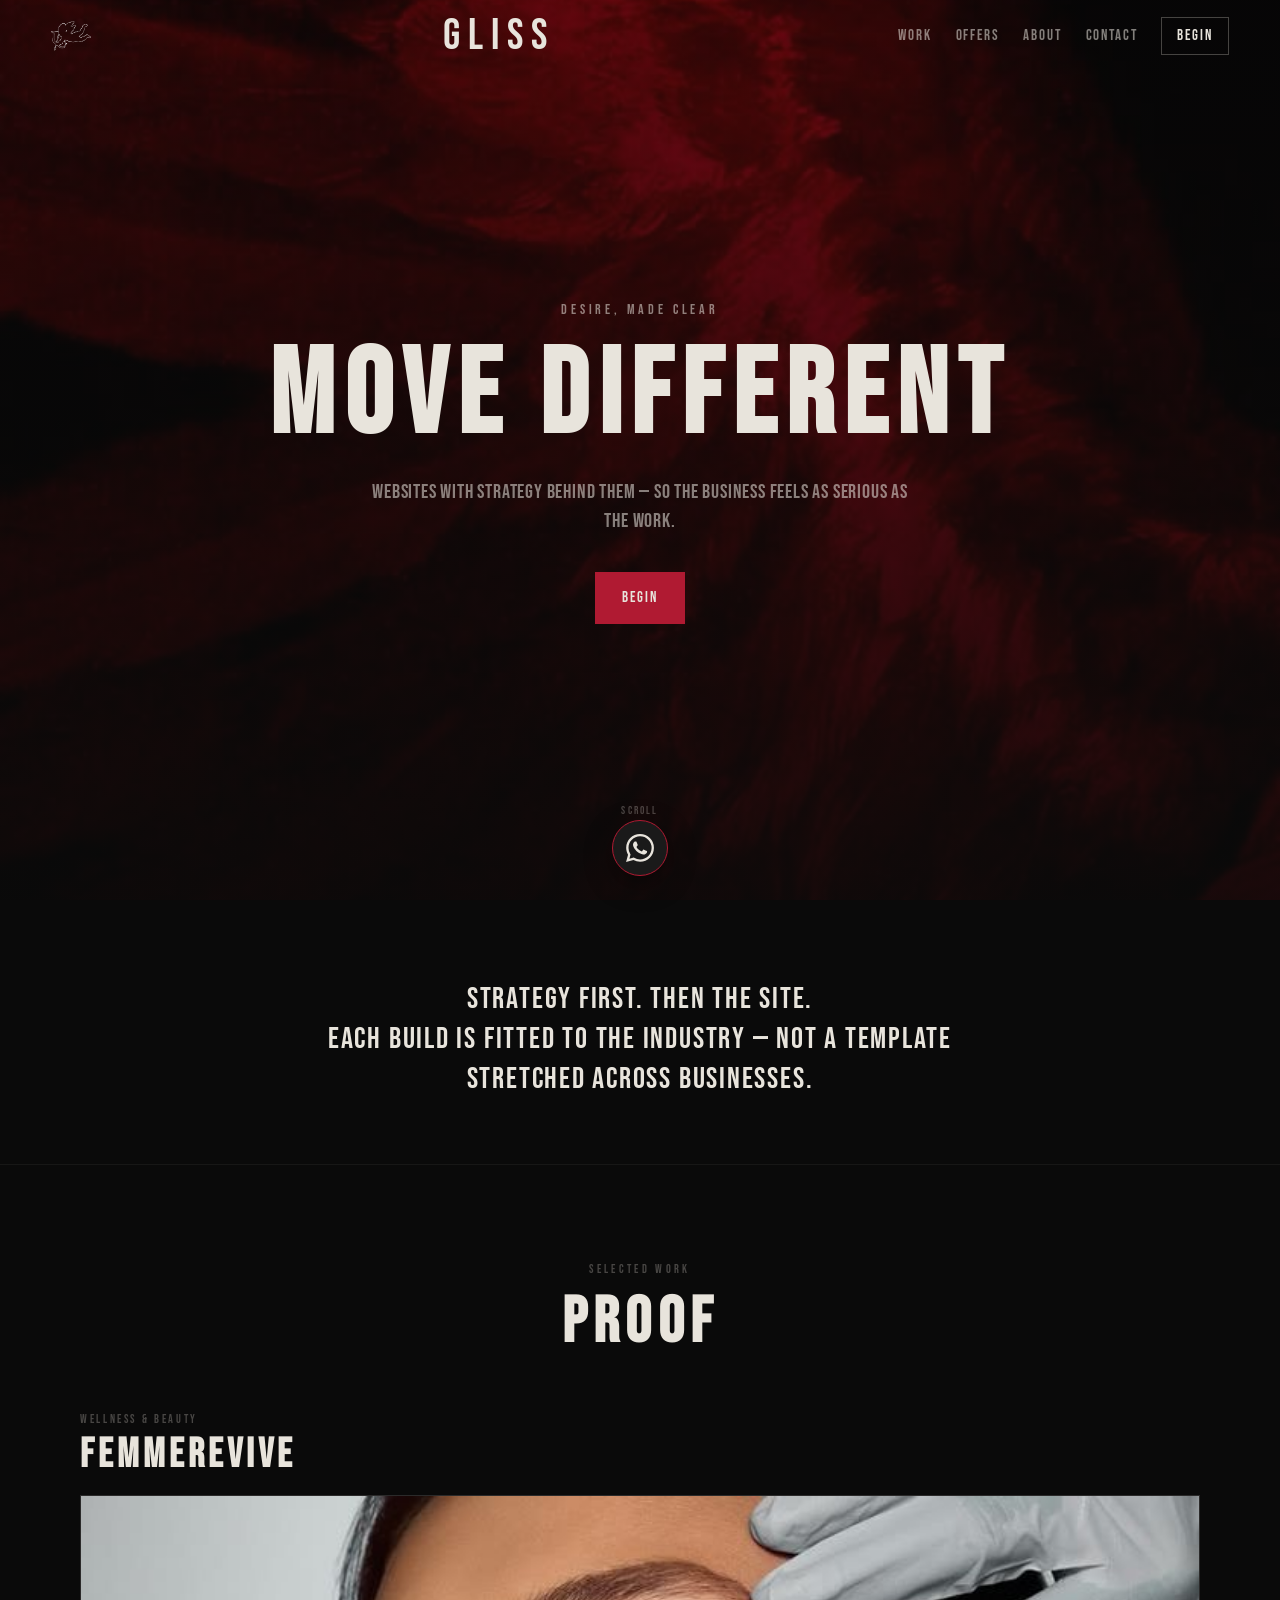
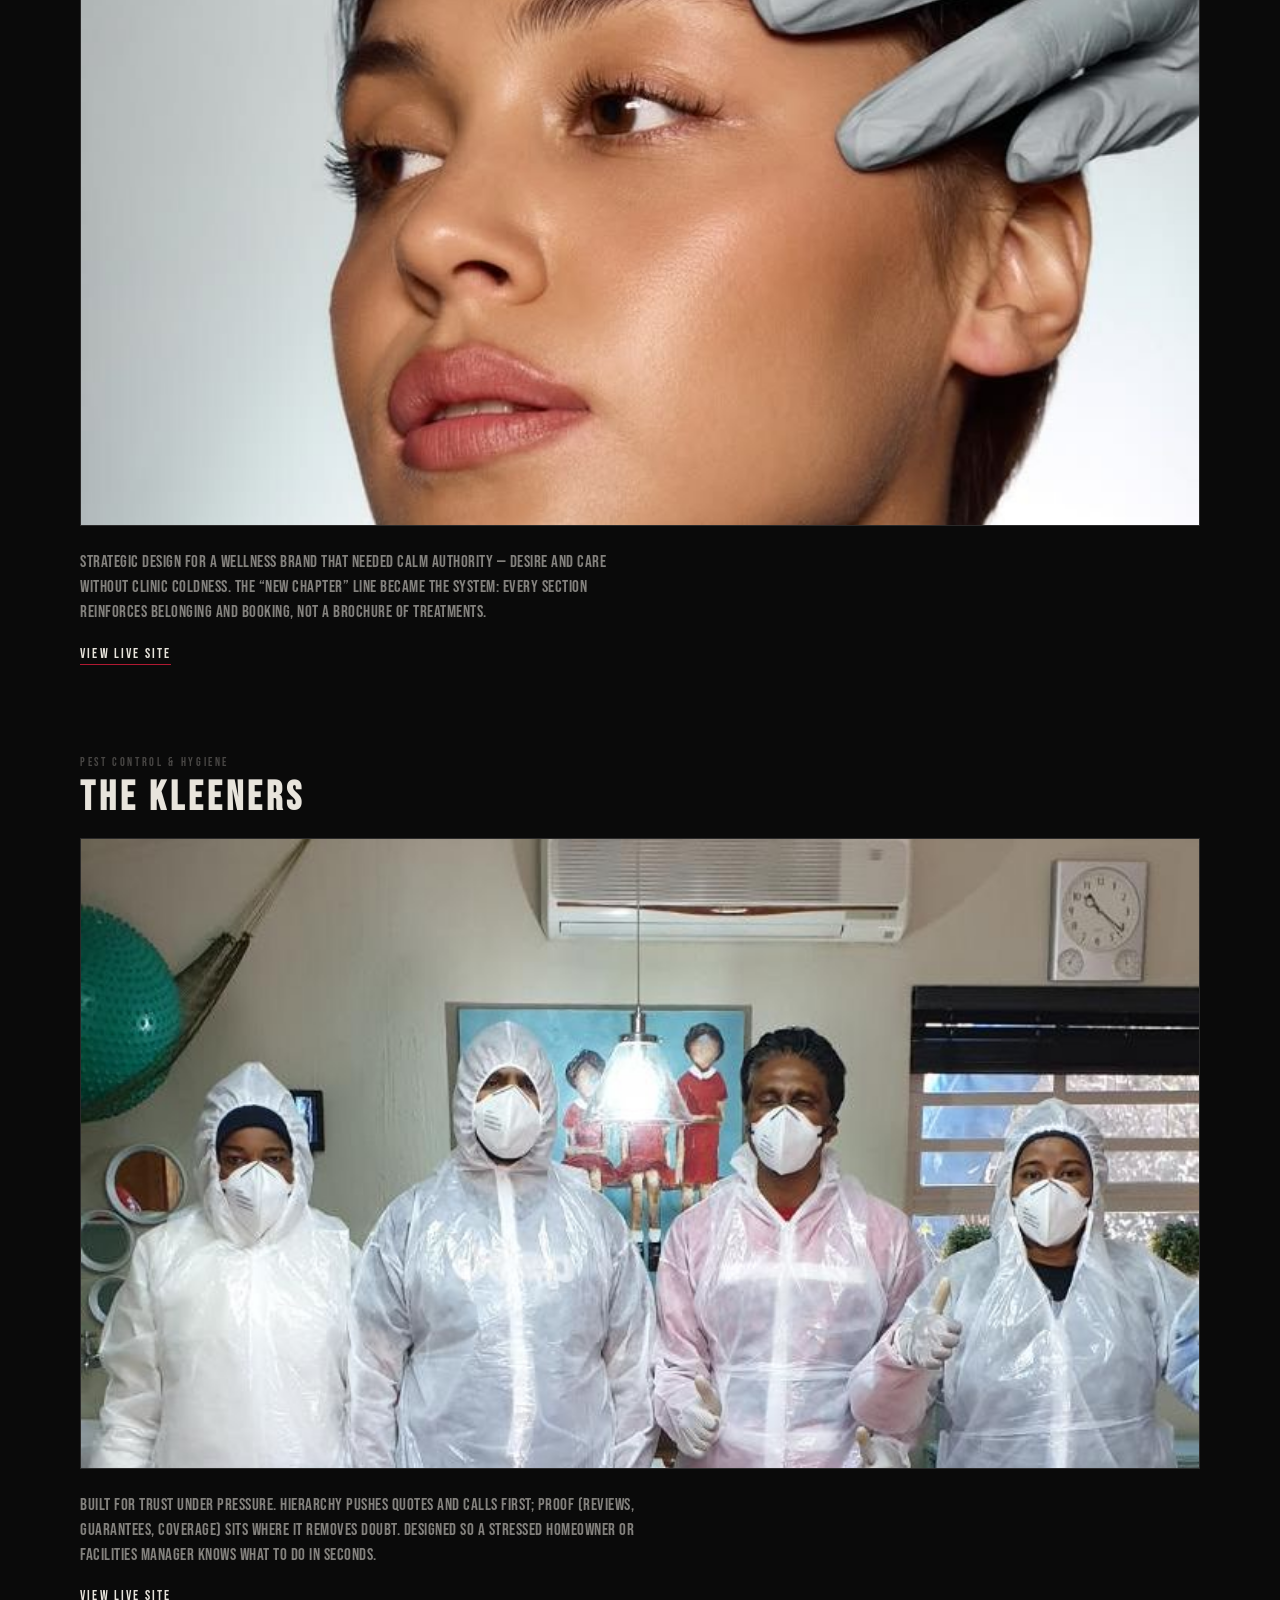
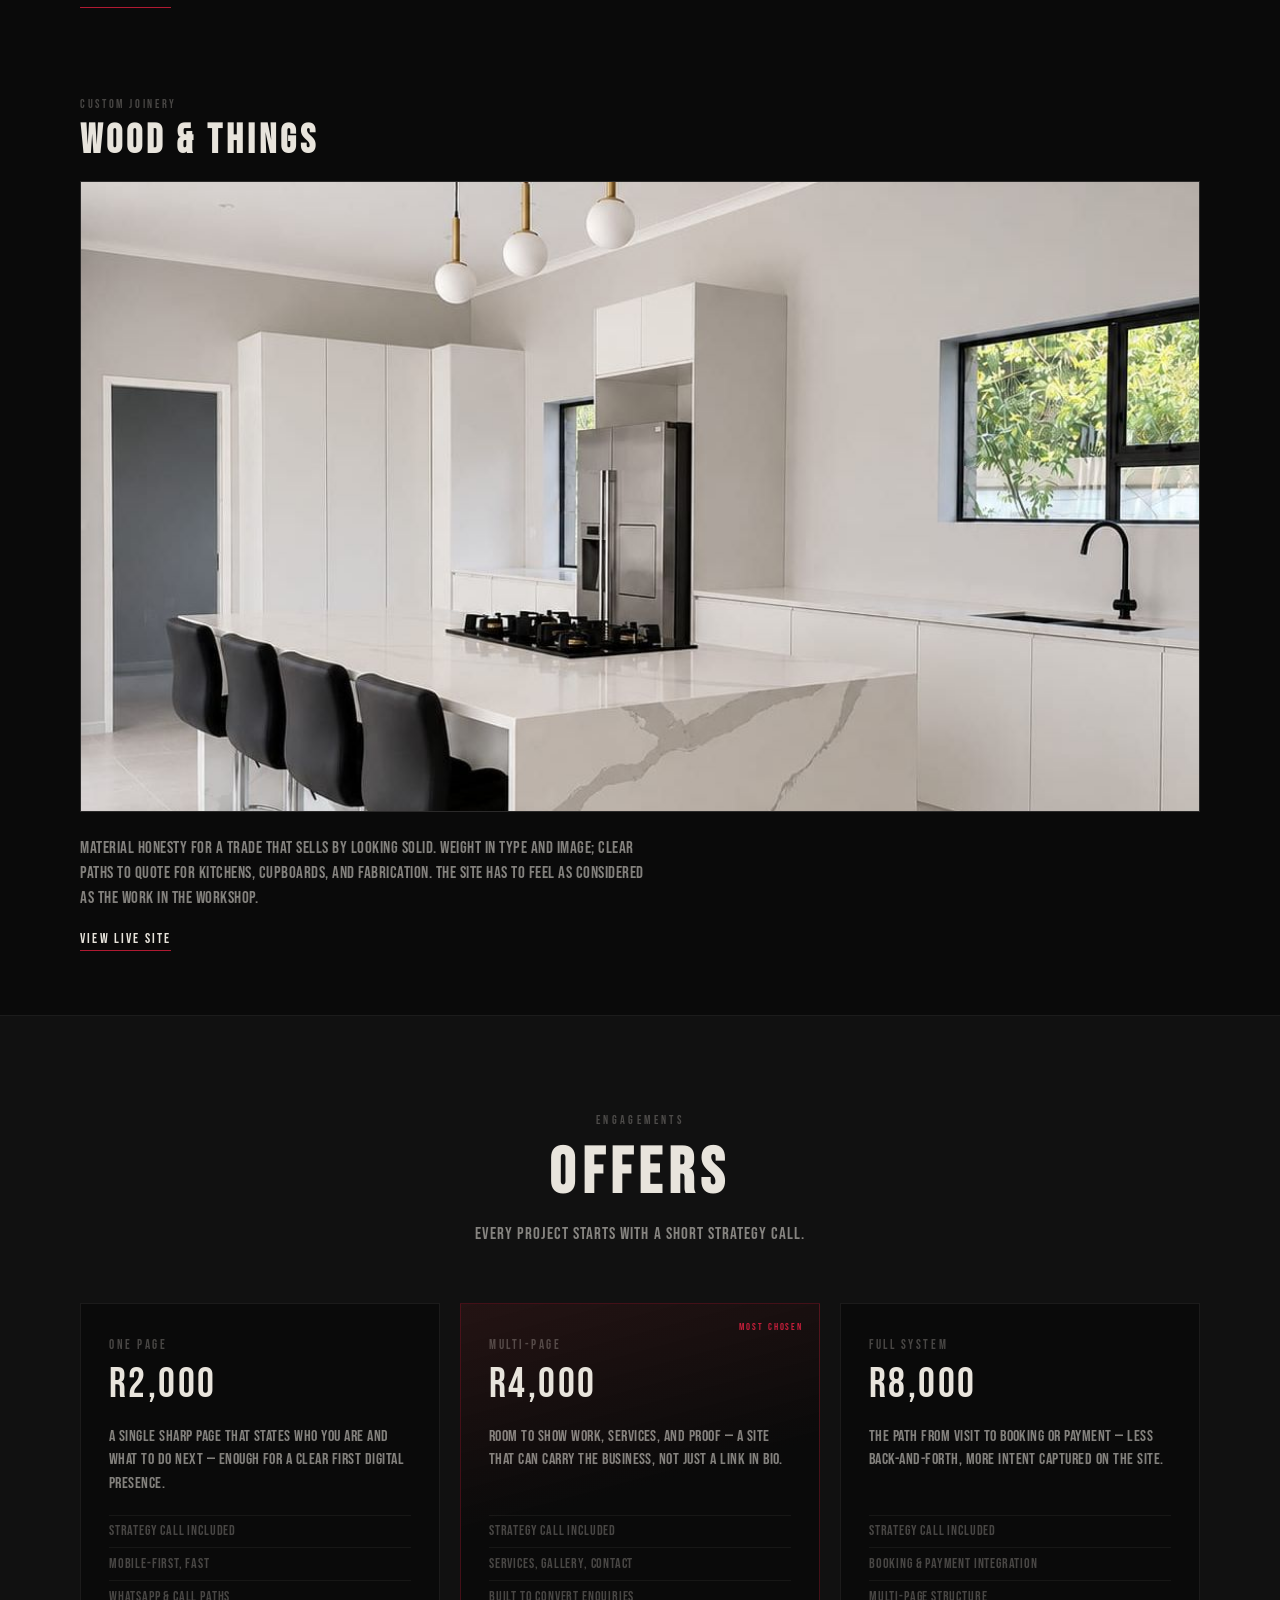
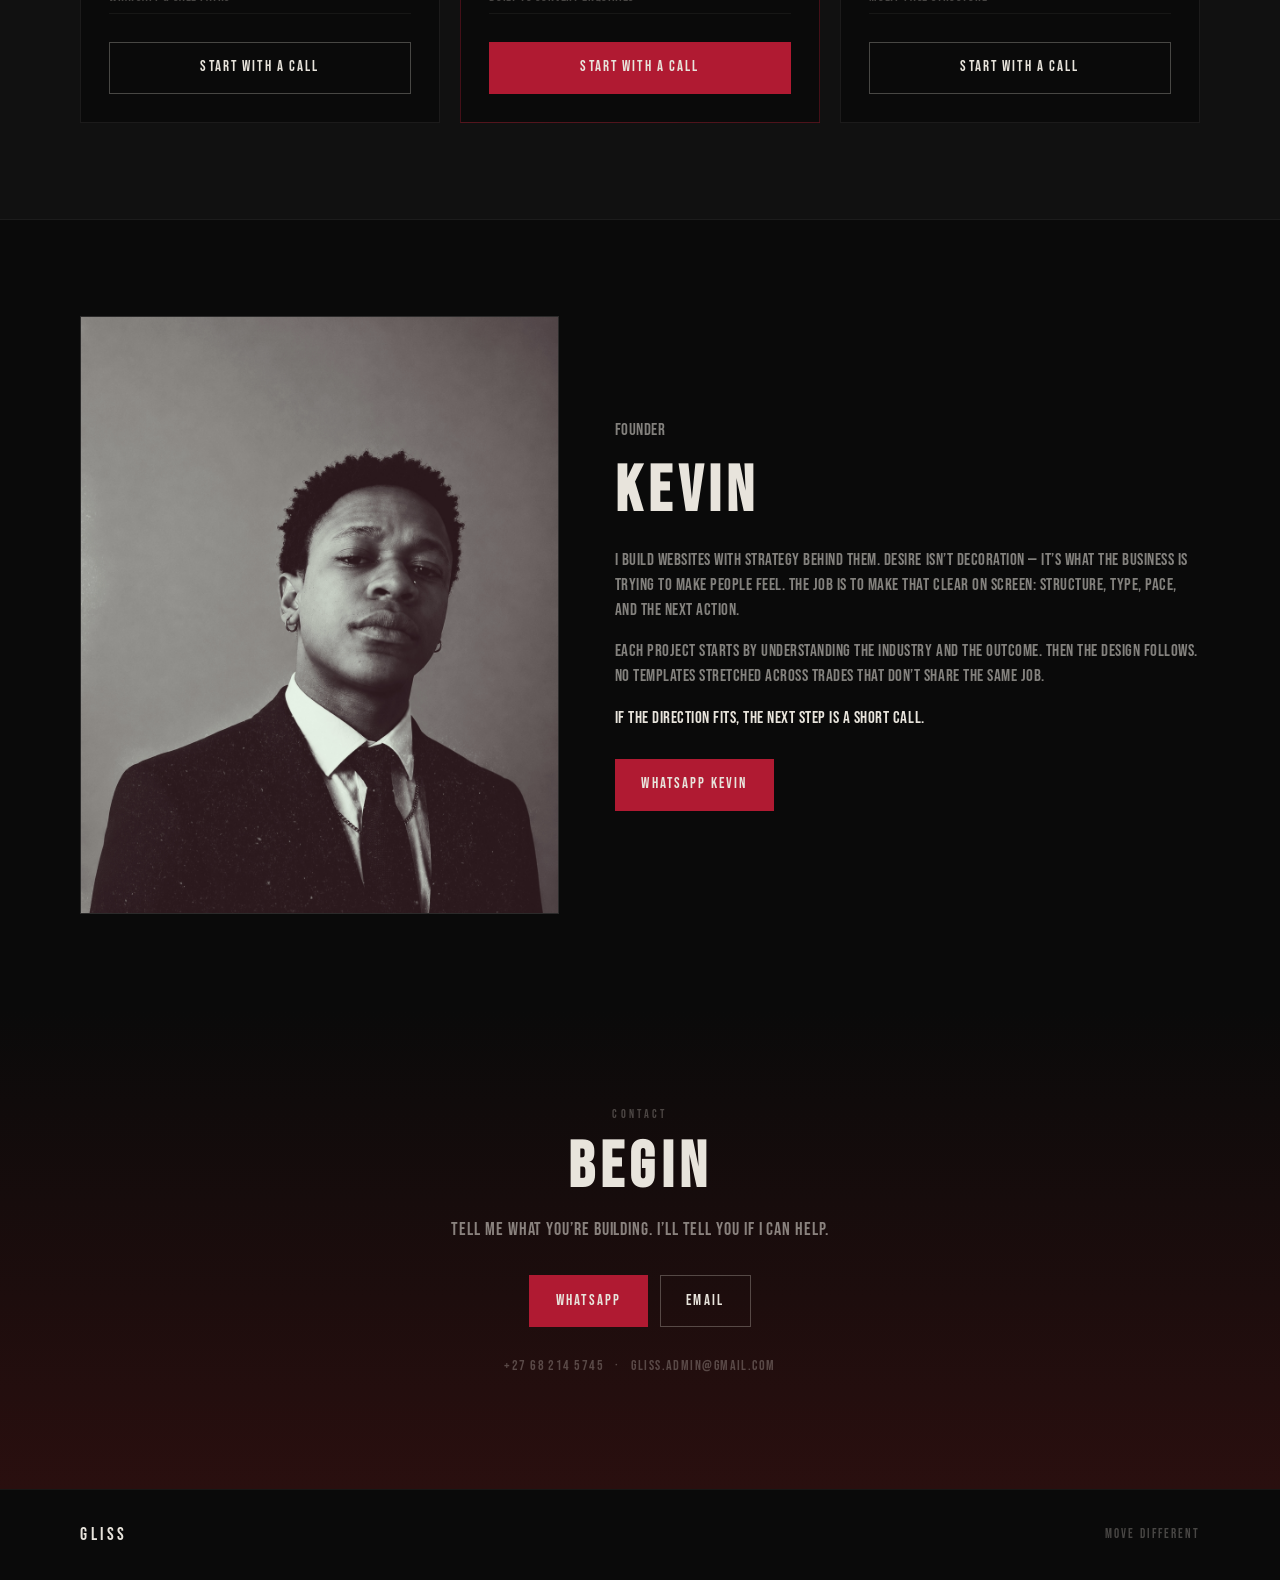
==== commit 189cdbaa: "Update WhatsApp contact number in index.html" ====
--- a/index.html
+++ b/index.html
@@ -24,7 +24,7 @@
       <a href="#offers">Offers</a>
       <a href="#founder">About</a>
       <a href="#contact">Contact</a>
-      <a href="https://wa.me/27682145745?text=Hi%20Kevin%20—%20I%27d%20like%20to%20talk%20about%20a%20site" class="nav-begin" target="_blank" rel="noopener">Begin</a>
+      <a href="https://wa.me/27649498266?text=Hi%20Kevin%20—%20I%27d%20like%20to%20talk%20about%20a%20site" class="nav-begin" target="_blank" rel="noopener">Begin</a>
     </nav>
   </header>
 
@@ -40,7 +40,7 @@
         <p class="hero-sub">
           Websites with strategy behind them — so the business feels as serious as the work.
         </p>
-        <a href="https://wa.me/27682145745?text=Hi%20Kevin%20—%20I%27d%20like%20to%20talk%20about%20a%20site" class="btn btn-primary" target="_blank" rel="noopener">Begin</a>
+        <a href="https://wa.me/27649498266?text=Hi%20Kevin%20—%20I%27d%20like%20to%20talk%20about%20a%20site" class="btn btn-primary" target="_blank" rel="noopener">Begin</a>
       </div>
       <a href="#position" class="scroll-cue" aria-label="Scroll">
         <span>Scroll</span>
@@ -134,7 +134,7 @@
               <li>Mobile-first, fast</li>
               <li>WhatsApp &amp; call paths</li>
             </ul>
-            <a href="https://wa.me/27682145745?text=Hi%20Kevin%20—%20I%27m%20interested%20in%20the%20R2000%20one-page%20site" class="btn btn-ghost" target="_blank" rel="noopener">Start with a call</a>
+            <a href="https://wa.me/27649498266?text=Hi%20Kevin%20—%20I%27m%20interested%20in%20the%20R2000%20one-page%20site" class="btn btn-ghost" target="_blank" rel="noopener">Start with a call</a>
           </article>
 
           <article class="offer-card offer-featured" data-reveal>
@@ -149,7 +149,7 @@
               <li>Services, gallery, contact</li>
               <li>Built to convert enquiries</li>
             </ul>
-            <a href="https://wa.me/27682145745?text=Hi%20Kevin%20—%20I%27m%20interested%20in%20the%20R4000%20multi-page%20site" class="btn btn-primary" target="_blank" rel="noopener">Start with a call</a>
+            <a href="https://wa.me/27649498266?text=Hi%20Kevin%20—%20I%27m%20interested%20in%20the%20R4000%20multi-page%20site" class="btn btn-primary" target="_blank" rel="noopener">Start with a call</a>
           </article>
 
           <article class="offer-card" data-reveal>
@@ -163,7 +163,7 @@
               <li>Booking &amp; payment integration</li>
               <li>Multi-page structure</li>
             </ul>
-            <a href="https://wa.me/27682145745?text=Hi%20Kevin%20—%20I%27m%20interested%20in%20the%20R8000%20site%20with%20booking" class="btn btn-ghost" target="_blank" rel="noopener">Start with a call</a>
+            <a href="https://wa.me/27649498266?text=Hi%20Kevin%20—%20I%27m%20interested%20in%20the%20R8000%20site%20with%20booking" class="btn btn-ghost" target="_blank" rel="noopener">Start with a call</a>
           </article>
         </div>
       </div>
@@ -186,7 +186,7 @@
           <p class="founder-close">
             If the direction fits, the next step is a short call.
           </p>
-          <a href="https://wa.me/27682145745?text=Hi%20Kevin%20—%20I%27d%20like%20to%20talk%20about%20a%20site" class="btn btn-primary" target="_blank" rel="noopener">WhatsApp Kevin</a>
+          <a href="https://wa.me/27649498266?text=Hi%20Kevin%20—%20I%27d%20like%20to%20talk%20about%20a%20site" class="btn btn-primary" target="_blank" rel="noopener">WhatsApp Kevin</a>
         </div>
       </div>
     </section>
@@ -199,11 +199,11 @@
           Tell me what you’re building. I’ll tell you if I can help.
         </p>
         <div class="contact-actions">
-          <a href="https://wa.me/27682145745?text=Hi%20Kevin%20—%20I%27d%20like%20to%20talk%20about%20a%20site" class="btn btn-primary" target="_blank" rel="noopener">WhatsApp</a>
+          <a href="https://wa.me/27649498266?text=Hi%20Kevin%20—%20I%27d%20like%20to%20talk%20about%20a%20site" class="btn btn-primary" target="_blank" rel="noopener">WhatsApp</a>
           <a href="mailto:gliss.admin@gmail.com" class="btn btn-ghost">Email</a>
         </div>
         <p class="contact-details">
-          <a href="https://wa.me/27682145745">+27 68 214 5745</a>
+          <a href="https://wa.me/27649498266">+27 68 214 5745</a>
           <span class="dot">·</span>
           <a href="mailto:gliss.admin@gmail.com">gliss.admin@gmail.com</a>
         </p>
@@ -219,7 +219,7 @@
   </footer>
 
   <a
-    href="https://wa.me/27682145745?text=Hi%20Kevin%20—%20I%27d%20like%20to%20talk%20about%20a%20site"
+    href="https://wa.me/27649498266?text=Hi%20Kevin%20—%20I%27d%20like%20to%20talk%20about%20a%20site"
     class="wa-float"
     target="_blank"
     rel="noopener"
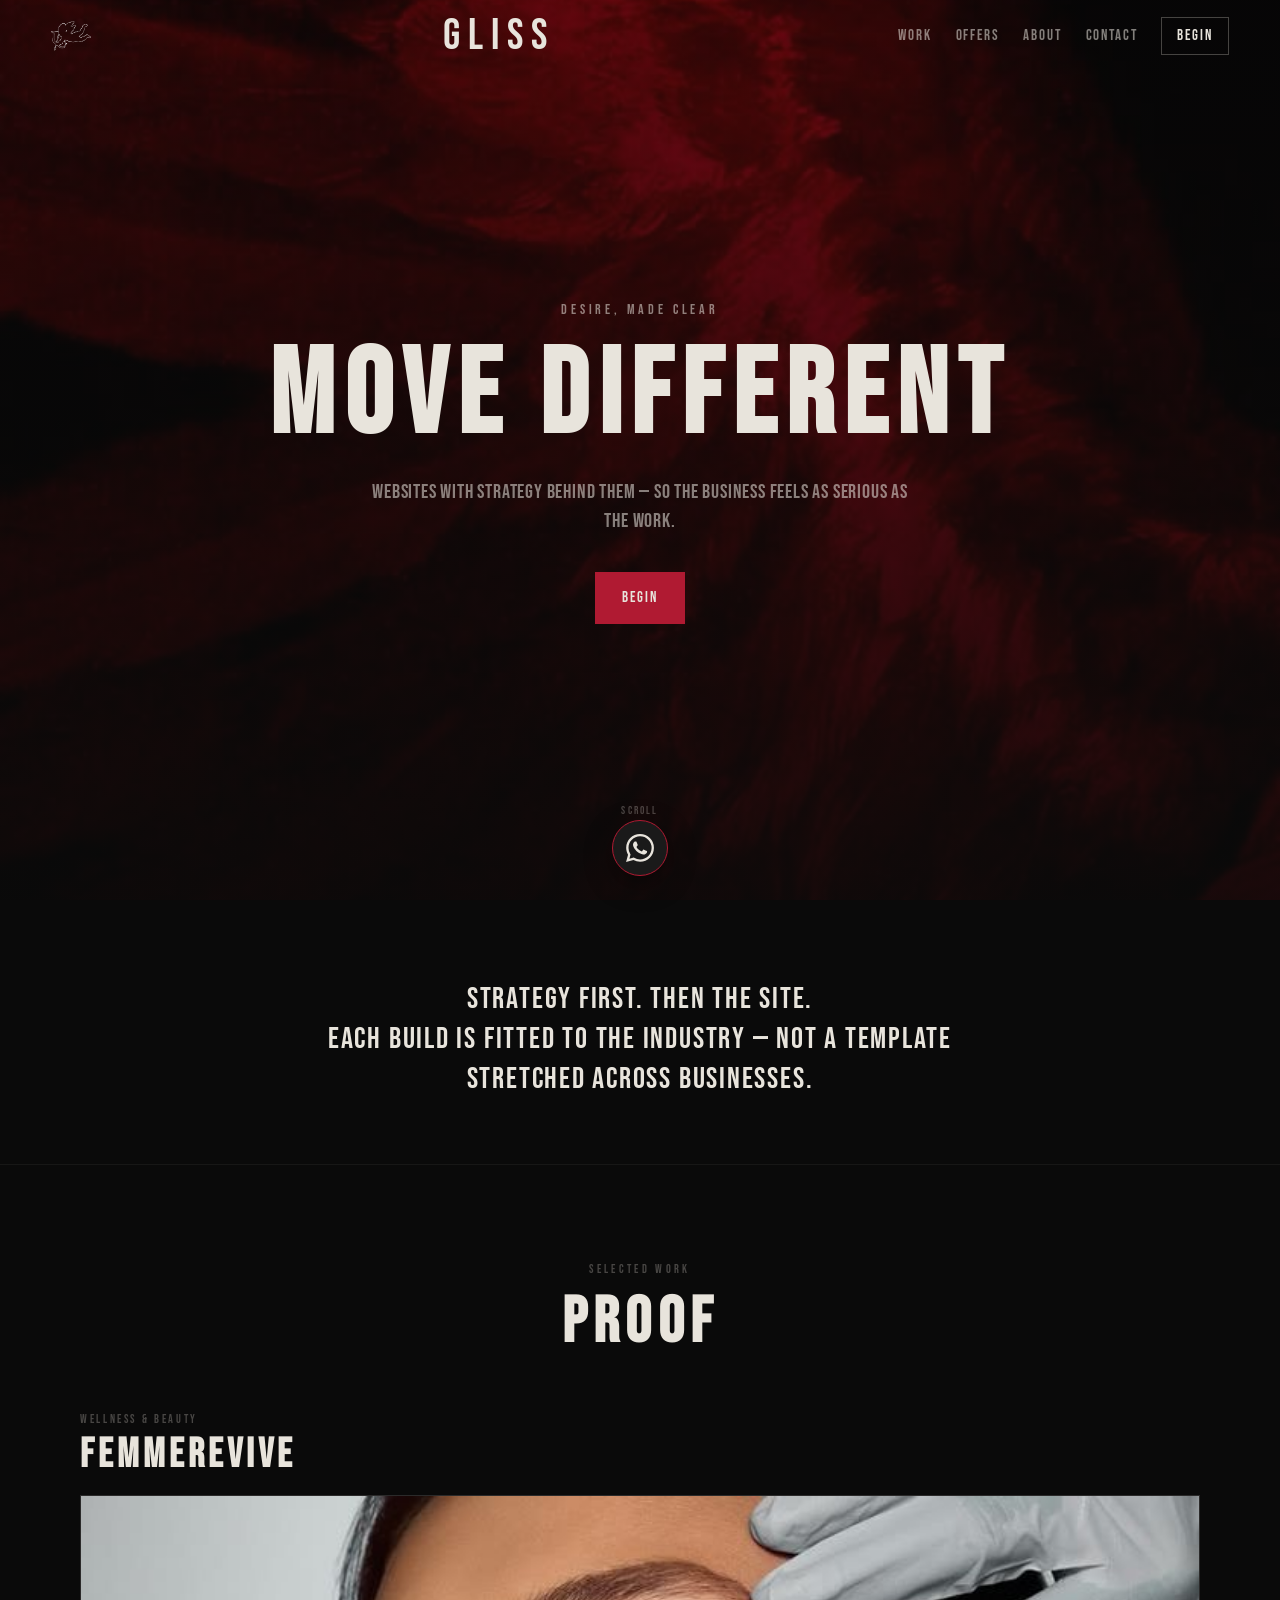
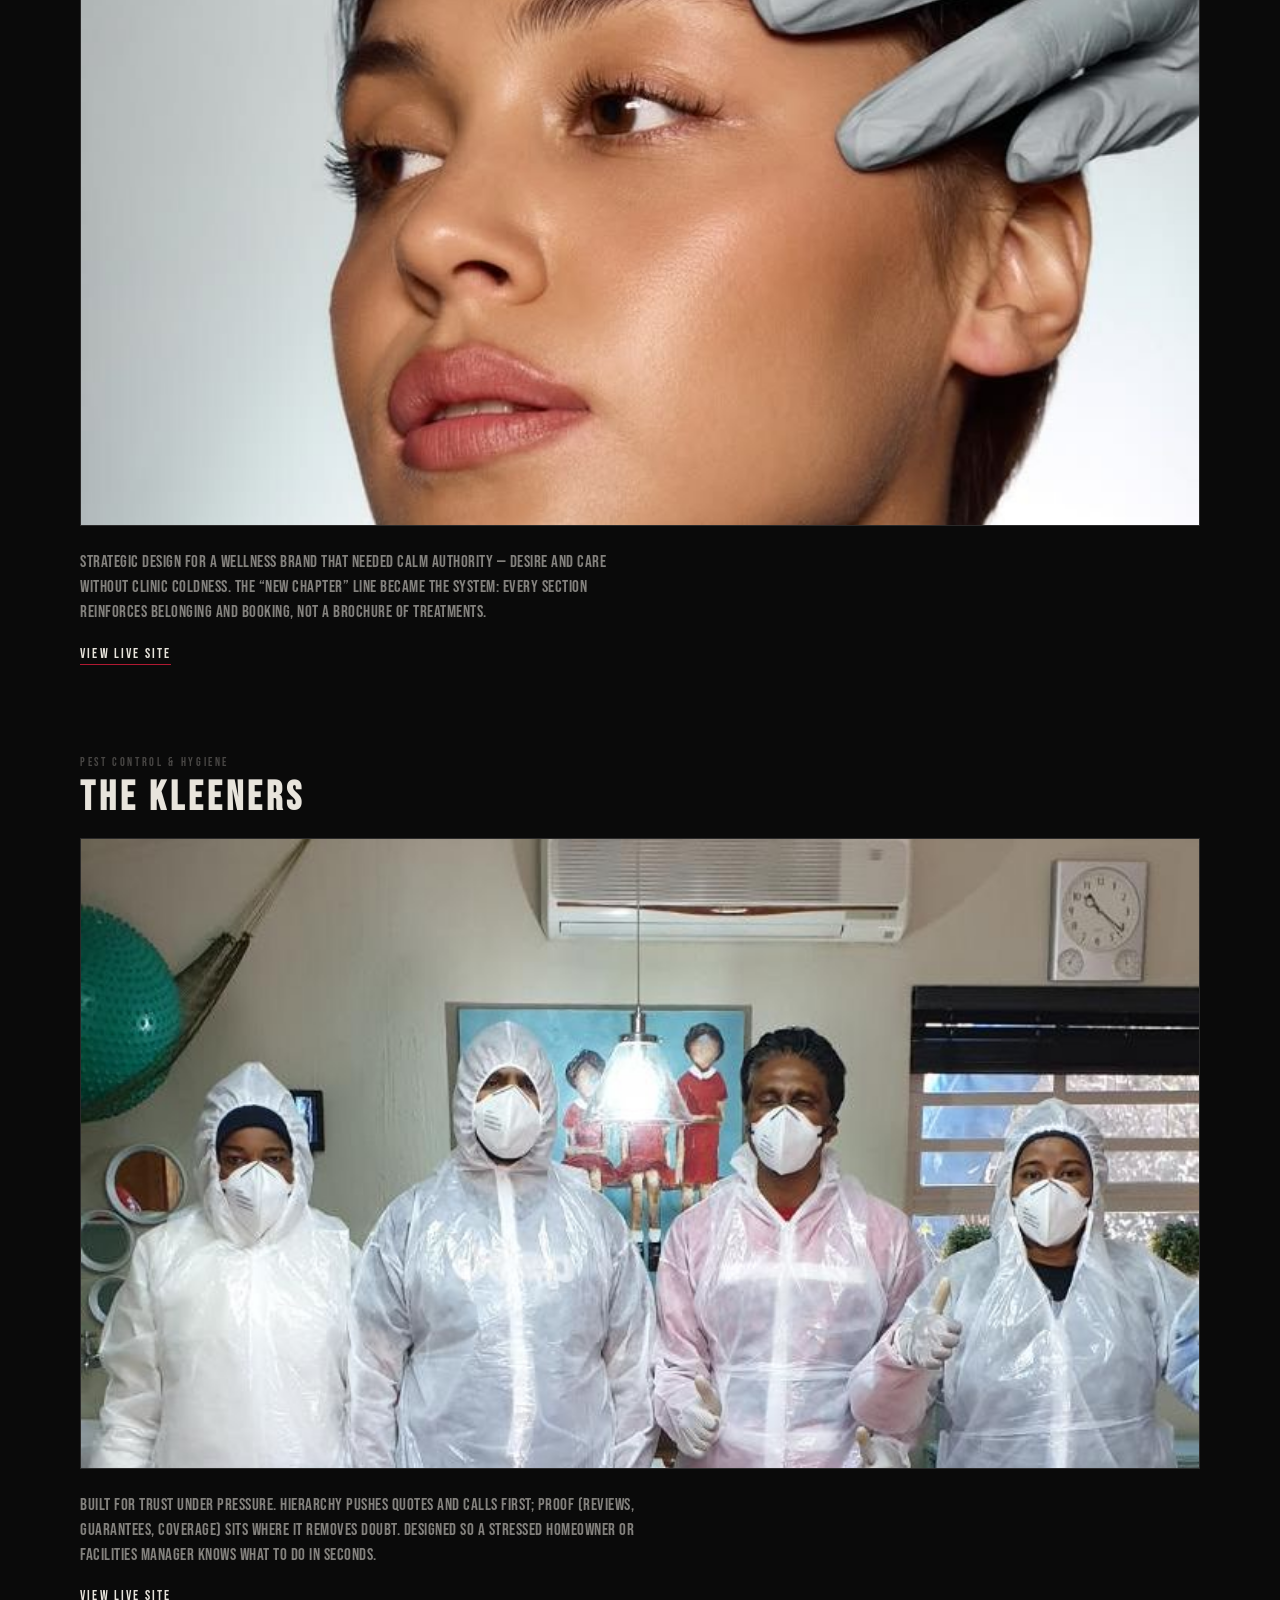
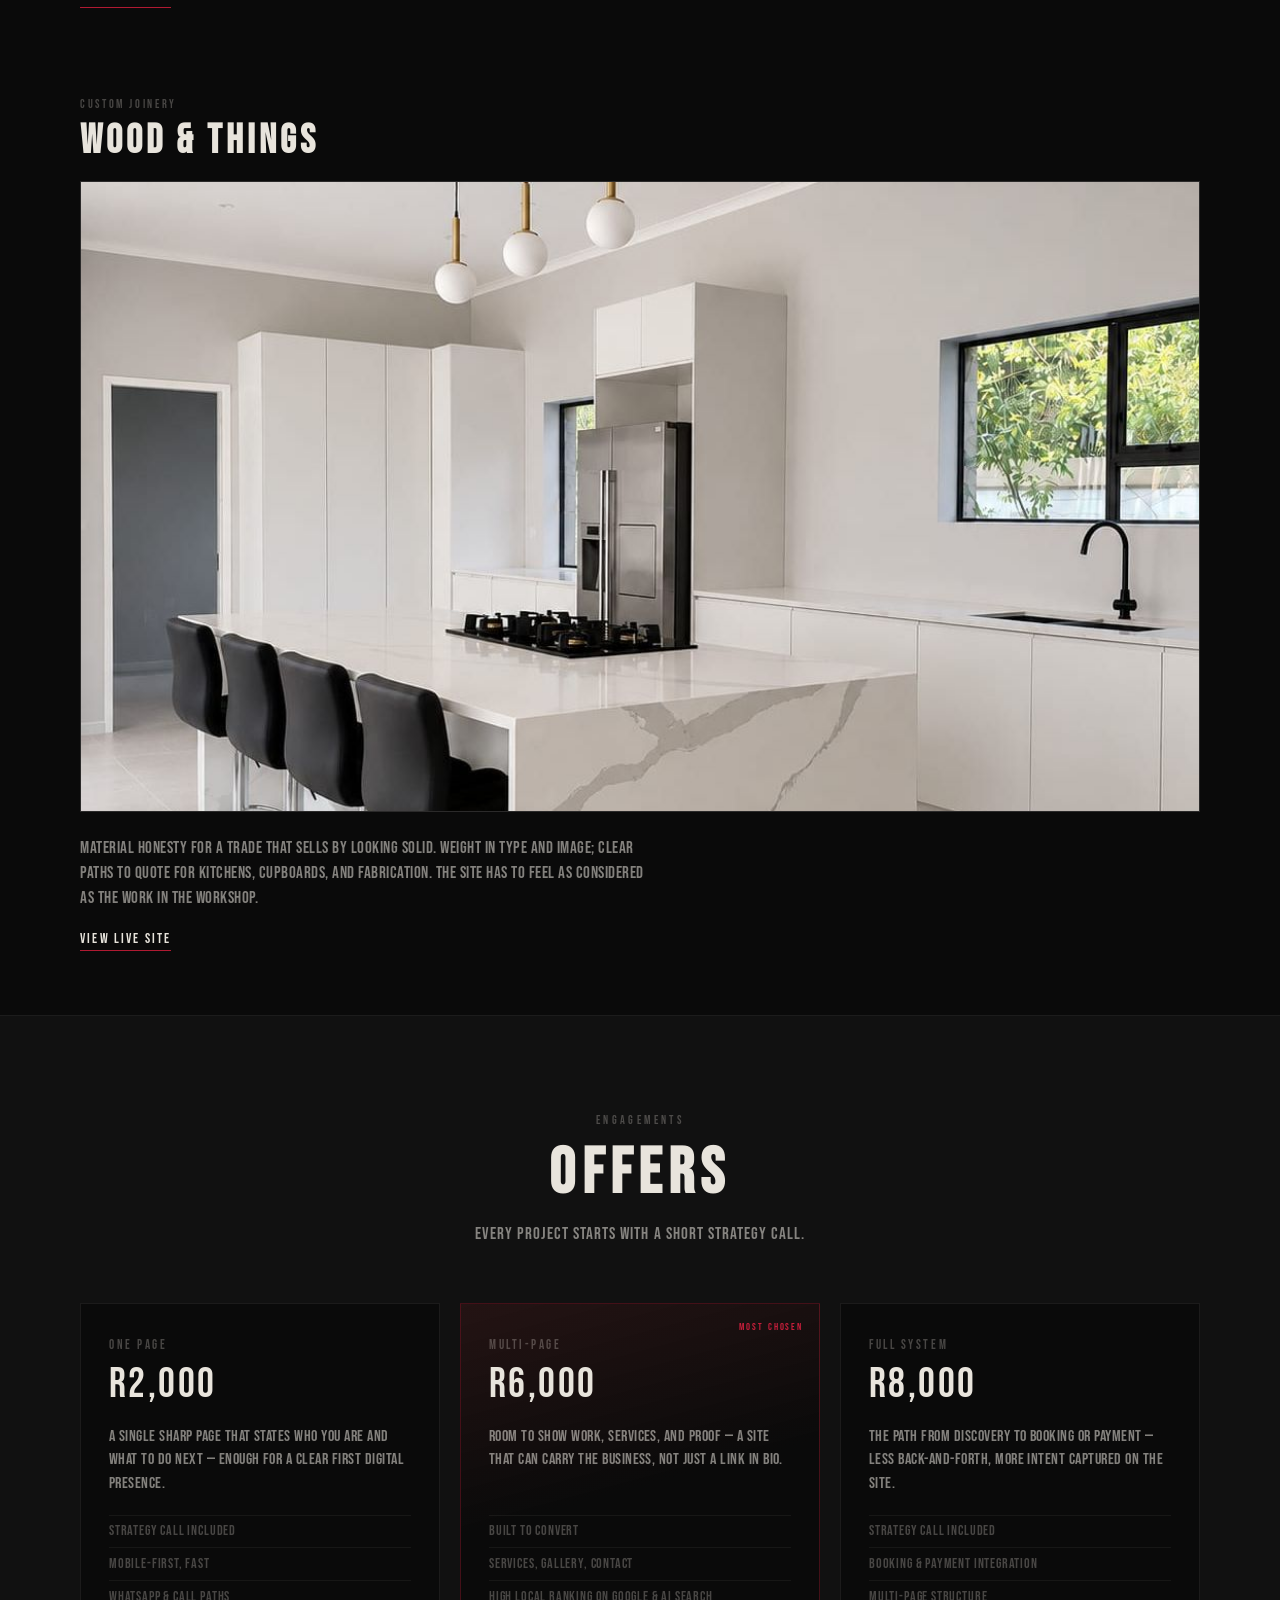
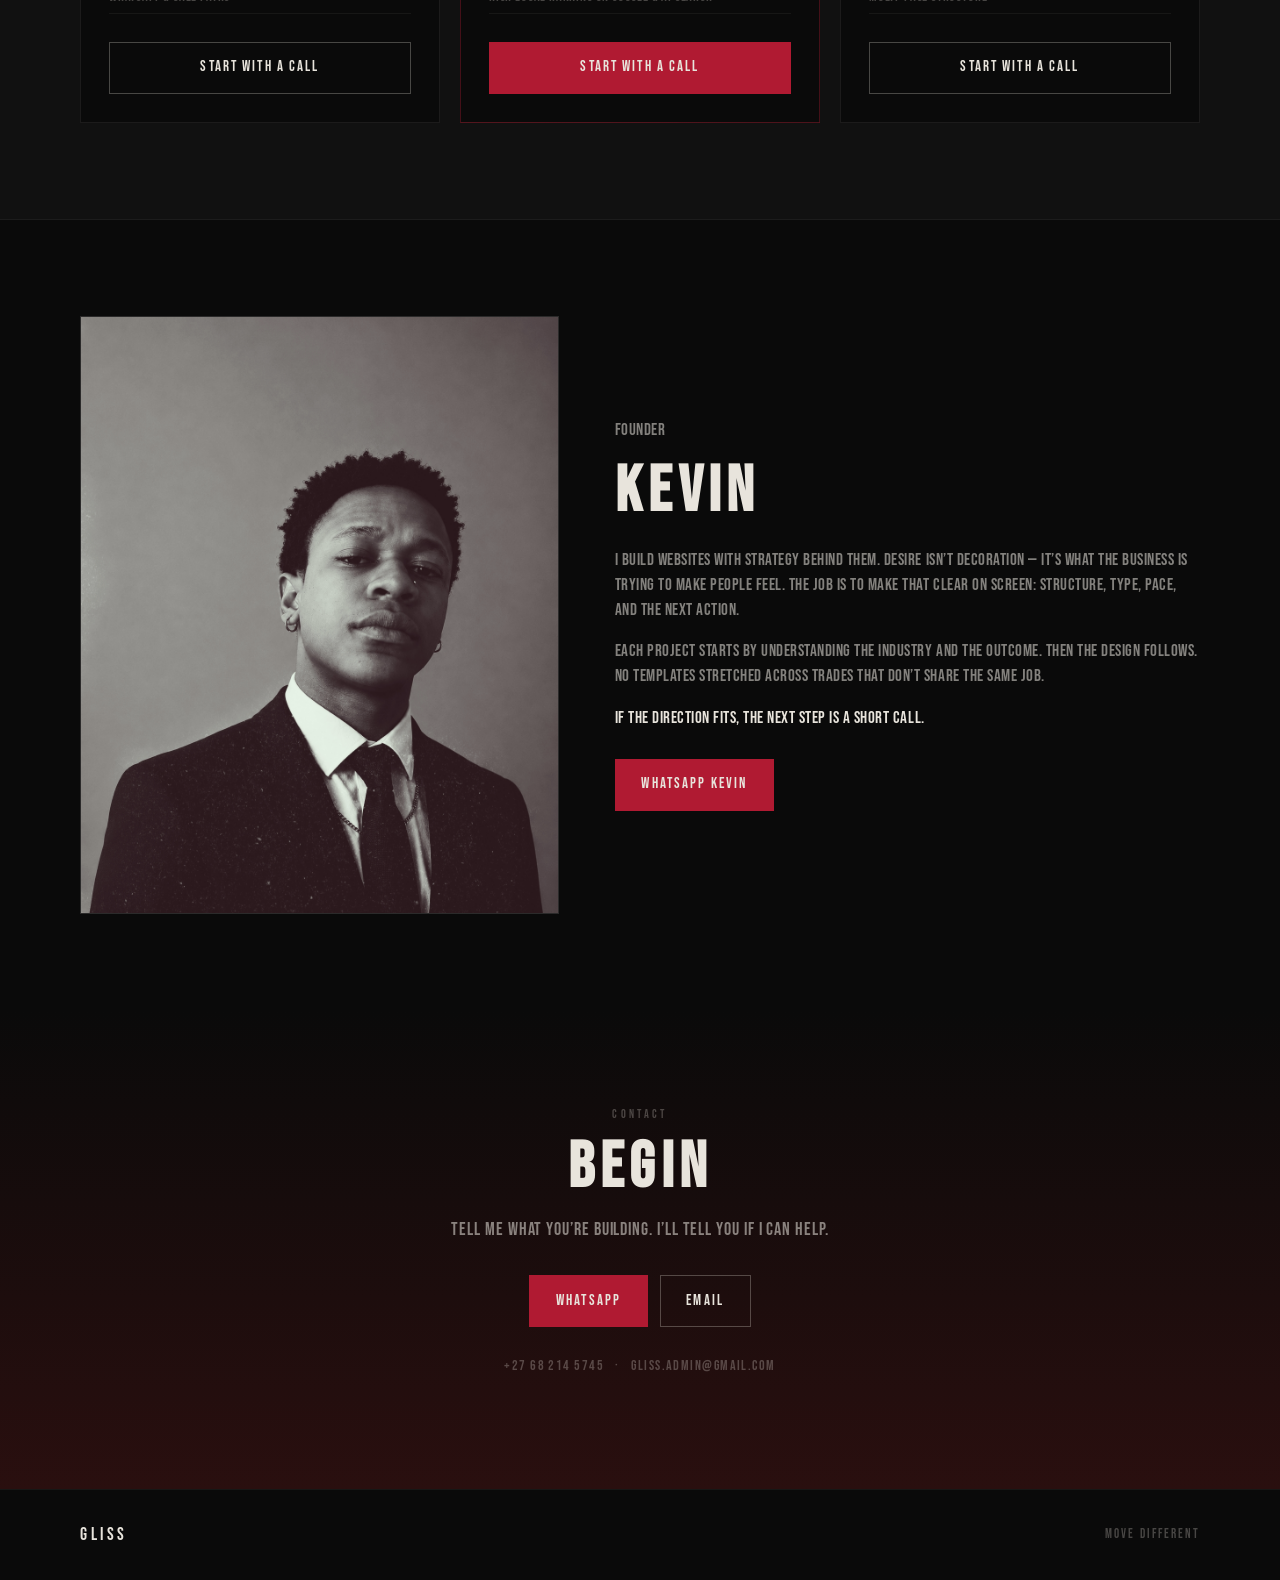
==== commit e9afabf8: "Modify offer prices and improve descriptions Updated offer prices and descriptions in index.html." ====
--- a/index.html
+++ b/index.html
@@ -140,14 +140,14 @@
           <article class="offer-card offer-featured" data-reveal>
             <p class="offer-badge">Most chosen</p>
             <p class="offer-tier">Multi-page</p>
-            <p class="offer-price">R4,000</p>
+            <p class="offer-price">R6,000</p>
             <p class="offer-result">
               Room to show work, services, and proof — a site that can carry the business, not just a link in bio.
             </p>
             <ul class="offer-notes">
-              <li>Strategy call included</li>
+              <li>Built to convert</li>
               <li>Services, gallery, contact</li>
-              <li>Built to convert enquiries</li>
+              <li>High local ranking on google & AI search</li>
             </ul>
             <a href="https://wa.me/27649498266?text=Hi%20Kevin%20—%20I%27m%20interested%20in%20the%20R4000%20multi-page%20site" class="btn btn-primary" target="_blank" rel="noopener">Start with a call</a>
           </article>
@@ -156,7 +156,7 @@
             <p class="offer-tier">Full system</p>
             <p class="offer-price">R8,000</p>
             <p class="offer-result">
-              The path from visit to booking or payment — less back-and-forth, more intent captured on the site.
+              The path from discovery to booking or payment — less back-and-forth, more intent captured on the site.
             </p>
             <ul class="offer-notes">
               <li>Strategy call included</li>
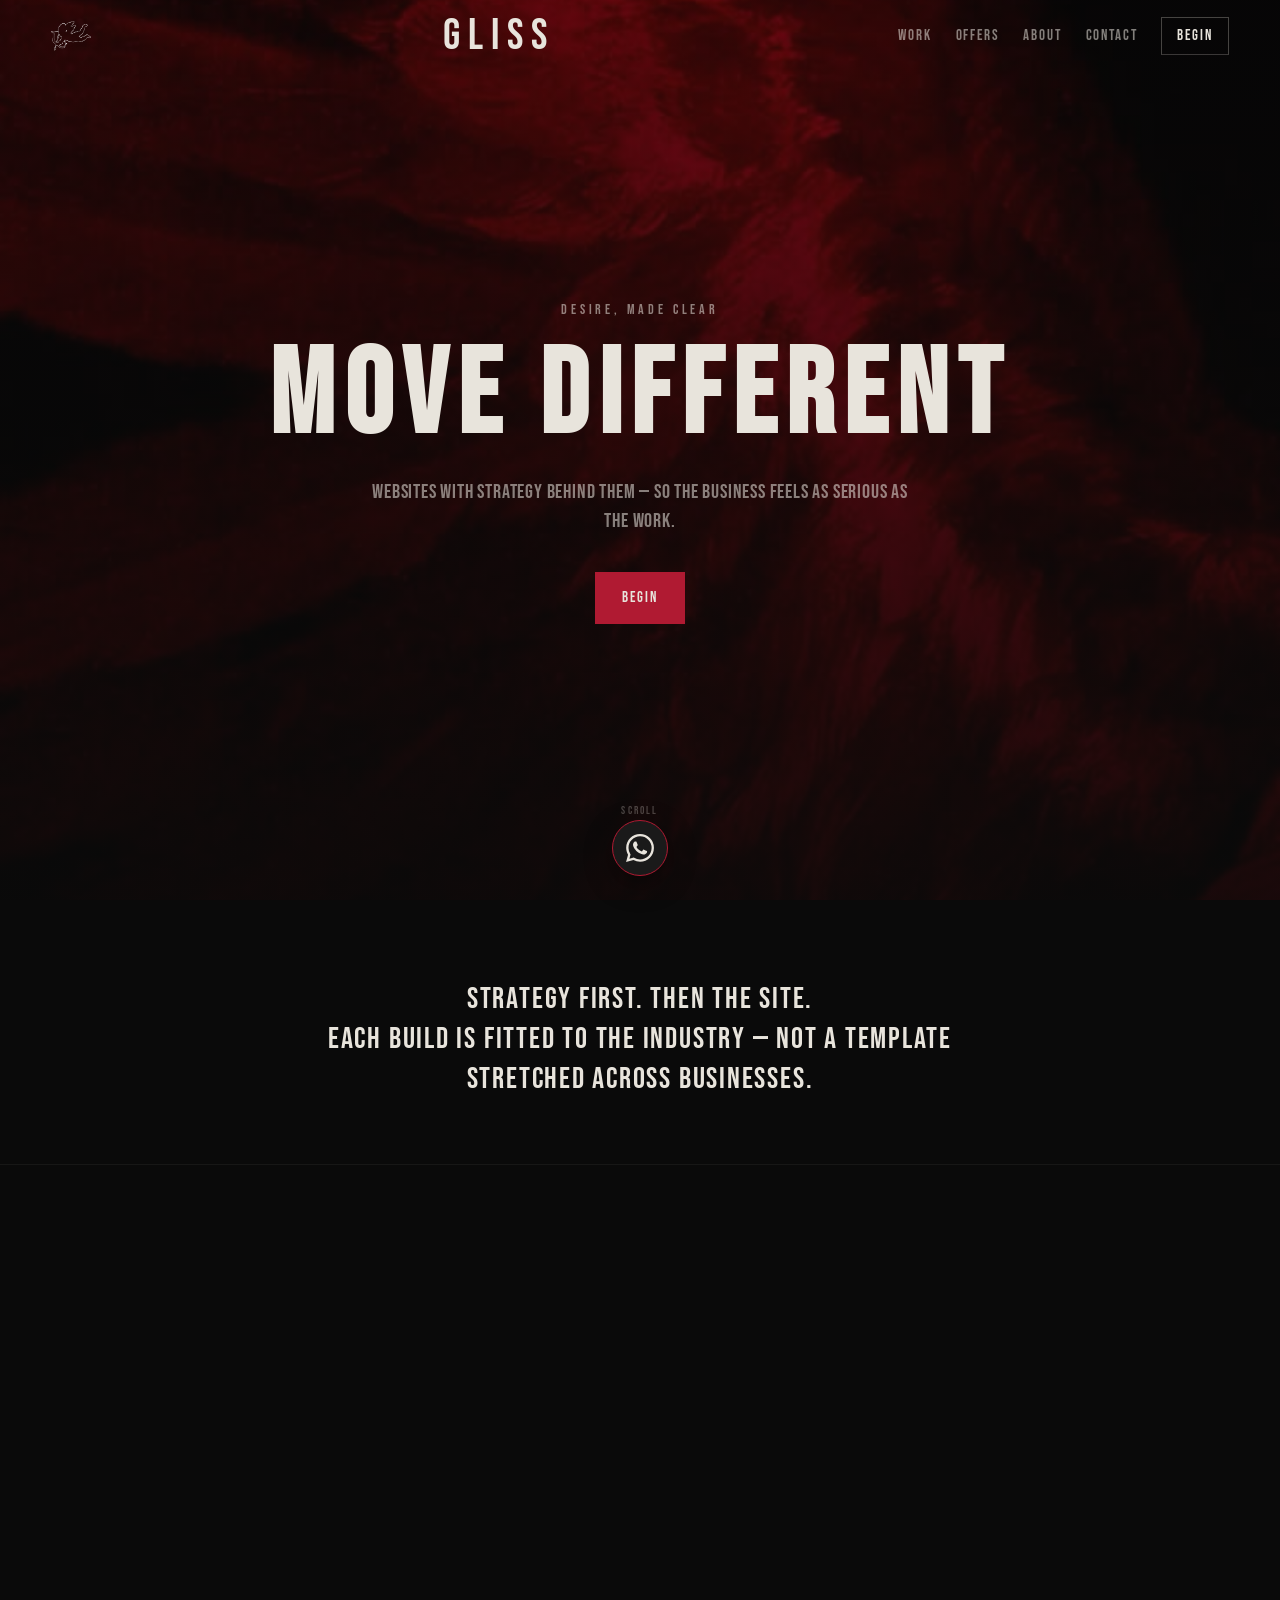
==== commit 6ffa144a: "Update WhatsApp contact number and link text" ====
--- a/index.html
+++ b/index.html
@@ -149,7 +149,7 @@
               <li>Services, gallery, contact</li>
               <li>High local ranking on google & AI search</li>
             </ul>
-            <a href="https://wa.me/27649498266?text=Hi%20Kevin%20—%20I%27m%20interested%20in%20the%20R4000%20multi-page%20site" class="btn btn-primary" target="_blank" rel="noopener">Start with a call</a>
+            <a href="https://wa.me/27649498266?text=Hi%20Kevin%20—%20I%27m%20interested%20in%20the%20R6000%20multi-page%20site" class="btn btn-primary" target="_blank" rel="noopener">Start with a call</a>
           </article>
 
           <article class="offer-card" data-reveal>
@@ -203,7 +203,7 @@
           <a href="mailto:gliss.admin@gmail.com" class="btn btn-ghost">Email</a>
         </div>
         <p class="contact-details">
-          <a href="https://wa.me/27649498266">+27 68 214 5745</a>
+          <a href="https://wa.me/27649498266">+27 64 949 8266</a>
           <span class="dot">·</span>
           <a href="mailto:gliss.admin@gmail.com">gliss.admin@gmail.com</a>
         </p>
--- a/style.css
+++ b/style.css
@@ -747,3 +747,54 @@
     height: 52px;
   }
 }
+
+
+/* —— Core Web Vitals —— */
+img {
+  height: auto;
+}
+
+.hero-bg img {
+  width: 100%;
+  height: 100%;
+  object-fit: cover;
+  /* Reserve space / avoid CLS */
+  aspect-ratio: 16 / 9;
+}
+
+.case-frame {
+  aspect-ratio: 16 / 9;
+  content-visibility: auto;
+  contain-intrinsic-size: 1200px 675px;
+}
+
+.founder-visual img {
+  aspect-ratio: 4 / 5;
+}
+
+/* Below-fold sections: skip render work until near viewport */
+.work,
+.offers,
+.founder,
+.contact {
+  content-visibility: auto;
+  contain-intrinsic-size: 1px 800px;
+}
+
+/* Don’t animate layout — transform/opacity only (already) */
+@media (prefers-reduced-motion: reduce) {
+  html {
+    scroll-behavior: auto;
+  }
+  *,
+  *::before,
+  *::after {
+    animation-duration: 0.01ms !important;
+    animation-iteration-count: 1 !important;
+    transition-duration: 0.01ms !important;
+  }
+  [data-reveal] {
+    opacity: 1;
+    transform: none;
+  }
+}
